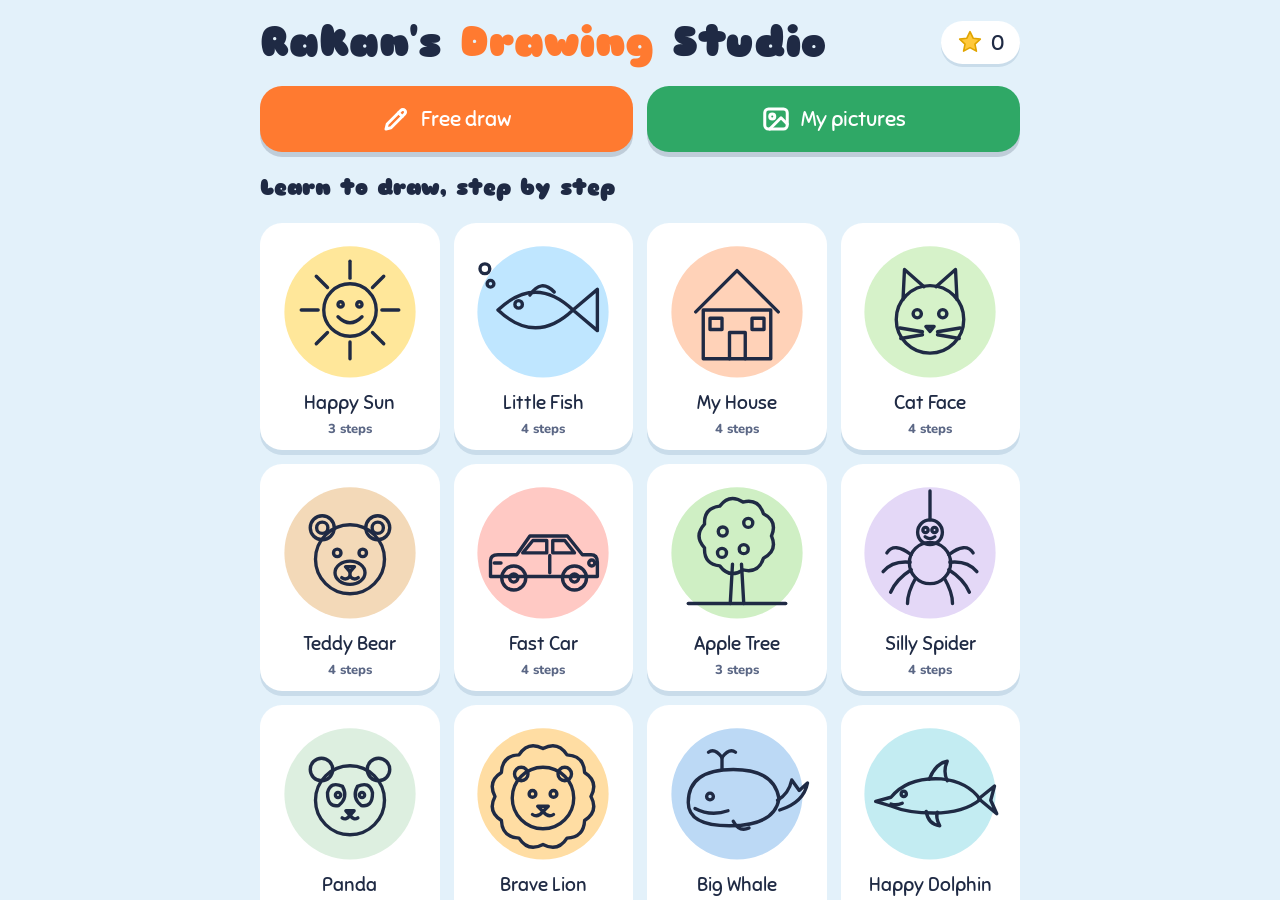
==== index.html @ 1bc57da7 "Add Rakan's Drawing Studio app Co-Authored-By: Claude Opus 5.5 <noreply@anthropic.com> Claude-Sessio" ====
<!doctype html>
<html lang="en"><head>
<meta charset="utf-8">
<meta name="viewport" content="width=device-width,initial-scale=1,maximum-scale=1,user-scalable=no,viewport-fit=cover">
<meta name="apple-mobile-web-app-capable" content="yes">
<meta name="mobile-web-app-capable" content="yes">
<meta name="apple-mobile-web-app-title" content="Rakan Draw">
<meta name="theme-color" content="#E3F1FA">
<link rel="manifest" href="manifest.json">
<link rel="icon" href="icon-192.png">
<link rel="apple-touch-icon" href="icon-192.png">
<style>:root{padding-top:env(safe-area-inset-top,0px);padding-bottom:env(safe-area-inset-bottom,0px);box-sizing:border-box}*,*::before,*::after{box-sizing:inherit}body{margin:0}img{max-width:100%}[hidden]{display:none!important}</style>
<title>Rakan's Drawing Studio</title>
<link rel="preconnect" href="https://fonts.googleapis.com">
<link rel="stylesheet" href="https://fonts.googleapis.com/css2?family=Sniglet:wght@400;800&family=Nunito:wght@600;800&display=swap">
<style>
/* Layout: home = lesson cards grid; studio = full-height column (top bar, spoken hint, square paper canvas, chunky crayon toolbar). Single bright look on purpose: a kid's sky-and-paper desk. */
:root{
  --sky:#E3F1FA; --paper:#FFFFFF; --ink:#1F2A44; --ink-soft:#5B6785;
  --tangerine:#FF7A30; --leaf:#2FA866; --sun:#FFC93C; --line:#C9DCEA;
  --display:"Sniglet","Comic Sans MS","Trebuchet MS",system-ui,sans-serif;
  --body:"Nunito",system-ui,-apple-system,"Segoe UI",sans-serif;
  color-scheme:light;
}
html,body{height:100%}
body{background:var(--sky);color:var(--ink);font-family:var(--body);font-size:16px;-webkit-tap-highlight-color:transparent;user-select:none;-webkit-user-select:none}
button{font:inherit;color:inherit;cursor:pointer;border:0;background:none}
button:focus-visible{outline:4px solid var(--tangerine);outline-offset:3px}
#app{height:100%}
section{height:100%;box-sizing:border-box}

/* HOME */
#home,#gallery{overflow-y:auto;padding-inline:16px;padding-block:20px 32px}
.wrap{max-width:760px;margin:0 auto;display:flex;flex-direction:column;gap:22px}
.brand{display:flex;align-items:center;justify-content:space-between;gap:12px;flex-wrap:wrap}
h1{font-family:var(--display);font-weight:800;font-size:clamp(28px,7vw,42px);line-height:1.05;margin:0;text-wrap:balance}
h1 span{color:var(--tangerine)}
h2{font-family:var(--display);font-size:22px;margin:0}
.stars{display:flex;align-items:center;gap:8px;background:var(--paper);border-radius:999px;padding:8px 16px;font-family:var(--display);font-size:22px;font-variant-numeric:tabular-nums;box-shadow:0 3px 0 var(--line)}
.stars svg{width:26px;height:26px}
.grid{display:grid;grid-template-columns:repeat(auto-fill,minmax(150px,1fr));gap:14px}
.card{background:var(--paper);border-radius:22px;padding:12px;display:flex;flex-direction:column;align-items:center;gap:6px;box-shadow:0 5px 0 var(--line);transition:transform .15s}
.card:active{transform:translateY(4px);box-shadow:0 1px 0 var(--line)}
.card svg{width:100%;max-width:150px;aspect-ratio:1;display:block}
.card b{font-family:var(--display);font-size:19px;font-weight:400}
.card small{color:var(--ink-soft);font-weight:800;font-size:13px}
.done-badge{color:var(--leaf)}
.big-row{display:grid;grid-template-columns:1fr 1fr;gap:14px}
.big{border-radius:22px;padding:18px 14px;font-family:var(--display);font-size:21px;display:flex;align-items:center;justify-content:center;gap:10px;box-shadow:0 5px 0 rgba(31,42,68,.18)}
.big svg{width:30px;height:30px;flex:none}
.big.free{background:var(--tangerine);color:#fff}
.big.gal{background:var(--leaf);color:#fff}

/* STUDIO */
#studio{display:flex;flex-direction:column;gap:10px;padding-inline:16px;padding-block:12px}
.top{display:flex;align-items:center;gap:10px}
.round{width:52px;height:52px;border-radius:50%;background:var(--paper);display:grid;place-items:center;box-shadow:0 3px 0 var(--line);flex:none}
.round svg{width:26px;height:26px}
.round.off{opacity:.45}
.dots{flex:1;display:flex;justify-content:center;gap:8px;flex-wrap:wrap}
.dot{width:16px;height:16px;border-radius:50%;background:var(--line)}
.dot.now{background:var(--tangerine);transform:scale(1.25)}
.dot.ok{background:var(--leaf)}
.hint{background:var(--paper);border-radius:18px;padding:10px 16px;font-family:var(--display);font-size:clamp(19px,4.8vw,26px);text-align:center;min-height:1.3em;box-shadow:0 3px 0 var(--line);text-wrap:balance}
.stage{flex:1;min-height:0;display:grid;place-items:center;position:relative}
.paper{position:relative;background:var(--paper);border-radius:20px;box-shadow:0 6px 0 var(--line);overflow:hidden;touch-action:none}
.paper canvas{position:absolute;inset:0;width:100%;height:100%}
#burst{position:absolute;inset:0;display:grid;place-items:center;pointer-events:none;font-family:var(--display);font-size:clamp(34px,10vw,64px);color:var(--tangerine);opacity:0;transition:opacity .2s}
#burst.show{opacity:1;animation:pop .9s ease}
@keyframes pop{0%{transform:scale(.4)}40%{transform:scale(1.15)}100%{transform:scale(1)}}
.tools{display:flex;flex-direction:column;gap:10px}
.swatches{display:flex;gap:10px;overflow-x:auto;padding:4px 2px 8px;scrollbar-width:none}
.sw{width:46px;height:46px;border-radius:50%;flex:none;box-shadow:inset 0 -4px 0 rgba(0,0,0,.18);border:4px solid var(--paper)}
.sw.sel{outline:4px solid var(--ink);outline-offset:1px}
.row{display:flex;gap:8px;align-items:center;justify-content:space-between;flex-wrap:wrap}
.tg{display:flex;gap:8px}
.tool{width:52px;height:52px;border-radius:16px;background:var(--paper);display:grid;place-items:center;box-shadow:0 3px 0 var(--line)}
.tool svg{width:28px;height:28px}
.tool.sel{background:var(--ink);color:#fff;box-shadow:0 3px 0 #0d1426}
.tool[hidden]{display:none!important}
.size i{display:block;border-radius:50%;background:currentColor}
.next{height:52px;padding:0 22px;border-radius:16px;background:var(--leaf);color:#fff;font-family:var(--display);font-size:21px;box-shadow:0 4px 0 #1d7d49}
.next.glow{animation:glow 1s ease-in-out infinite}
@keyframes glow{50%{transform:scale(1.08)}}

/* GALLERY */
.gal-grid{display:grid;grid-template-columns:repeat(auto-fill,minmax(140px,1fr));gap:14px}
.pic{position:relative;background:var(--paper);border-radius:18px;padding:8px;box-shadow:0 4px 0 var(--line)}
.pic img{display:block;width:100%;aspect-ratio:1;border-radius:12px}
.pic .x{position:absolute;top:-8px;right:-8px;width:36px;height:36px;border-radius:50%;background:var(--ink);color:#fff;font-weight:800;font-size:18px}
.pic.ask .x{background:#D9443A}
.empty{background:var(--paper);border-radius:20px;padding:28px 20px;text-align:center;color:var(--ink-soft);font-weight:800;line-height:1.5}
/* CHOOSER SHEET */
#chooser{position:fixed;inset:0;background:rgba(31,42,68,.45);display:grid;place-items:end center;z-index:10;padding-inline:16px}
.sheet{background:var(--sky);width:100%;max-width:520px;border-radius:26px 26px 0 0;padding:20px 16px calc(24px + env(safe-area-inset-bottom,0px));display:flex;flex-direction:column;gap:14px}
.sheet h2{text-align:center;font-size:26px}
.choice{display:grid;grid-template-columns:1fr 1fr;gap:12px}
.choice button{border-radius:22px;padding:18px 10px;display:flex;flex-direction:column;align-items:center;gap:8px;font-family:var(--display);font-size:20px;box-shadow:0 5px 0 rgba(31,42,68,.18)}
.choice svg{width:54px;height:54px}
.c-screen{background:var(--tangerine);color:#fff}
.c-paper{background:var(--paper);color:var(--ink)}
.sheet .cancel{font-weight:800;color:var(--ink-soft);padding:8px}

/* PAPER MODE */
#paperMode{display:flex;flex-direction:column;gap:10px;padding-inline:16px;padding-block:12px}
.pm-stage{flex:1;min-height:0;display:grid;place-items:center}
.pm-card{background:var(--paper);border-radius:20px;box-shadow:0 6px 0 var(--line);width:300px;height:300px;max-width:100%;display:grid;place-items:center;overflow:hidden;position:relative}
.pm-card svg{width:100%;height:100%;display:block}
.pm-card .old{stroke:#B9C6D6}
.pm-card .new{stroke:var(--tangerine);stroke-dasharray:1;stroke-dashoffset:1}
.pm-card .new.go{animation:drawin 1.4s ease-in-out forwards}
@keyframes drawin{to{stroke-dashoffset:0}}
.pm-card .final{stroke:var(--ink)}
.ready{display:flex;flex-direction:column;align-items:center;gap:14px;padding:20px;text-align:center}
.ready .kit{display:flex;gap:18px}
.ready .kit svg{width:72px;height:72px}
.ready p{margin:0;font-weight:800;color:var(--ink-soft);line-height:1.5;max-width:30ch}
.pm-bar{display:flex;gap:10px;align-items:center;justify-content:space-between}
.pm-bar .next{flex:1;max-width:260px}
.photo{height:52px;padding:0 18px;border-radius:16px;background:var(--paper);font-family:var(--display);font-size:18px;display:flex;align-items:center;gap:8px;box-shadow:0 3px 0 var(--line)}
.photo svg{width:24px;height:24px}
.photo[hidden]{display:none!important}
@media (prefers-reduced-motion:reduce){*{animation:none!important;transition:none!important}}
</style>
</head><body>


<div id="app">
  <section id="home">
    <div class="wrap">
      <div class="brand">
        <h1>Rakan's <span>Drawing</span> Studio</h1>
        <div class="stars" aria-label="Stars earned"><svg viewBox="0 0 24 24"><path fill="#FFC93C" stroke="#E0A400" stroke-width="1.5" stroke-linejoin="round" d="M12 2.5l2.9 6 6.6.8-4.9 4.6 1.3 6.5L12 17.2l-5.9 3.2 1.3-6.5L2.5 9.3l6.6-.8z"/></svg><span id="starCount">0</span></div>
      </div>
      <div class="big-row">
        <button class="big free" id="goFree"><svg viewBox="0 0 24 24" fill="none" stroke="currentColor" stroke-width="2.4" stroke-linecap="round" stroke-linejoin="round"><path d="M4 20l4-1L19 8a2.1 2.1 0 0 0-3-3L5 16z"/><path d="M14 7l3 3"/></svg>Free draw</button>
        <button class="big gal" id="goGal"><svg viewBox="0 0 24 24" fill="none" stroke="currentColor" stroke-width="2.4" stroke-linecap="round" stroke-linejoin="round"><rect x="3" y="4" width="18" height="16" rx="3"/><circle cx="9" cy="10" r="2"/><path d="M21 16l-5-5-9 9"/></svg>My pictures</button>
      </div>
      <h2>Learn to draw, step by step</h2>
      <div class="grid" id="lessonGrid"></div>
    </div>
  </section>

  <section id="studio" hidden>
    <div class="top">
      <button class="round" id="back" aria-label="Back home"><svg viewBox="0 0 24 24" fill="none" stroke="currentColor" stroke-width="2.8" stroke-linecap="round" stroke-linejoin="round"><path d="M15 5l-7 7 7 7"/></svg></button>
      <div class="dots" id="dots"></div>
      <button class="round" id="speakBtn" aria-label="Say it again"><svg viewBox="0 0 24 24" fill="none" stroke="currentColor" stroke-width="2.4" stroke-linecap="round" stroke-linejoin="round"><path d="M4 9v6h4l5 4V5L8 9z"/><path d="M16.5 8.5a5 5 0 0 1 0 7M19 6a8.5 8.5 0 0 1 0 12"/></svg></button>
    </div>
    <div class="hint" id="hint">Trace the line</div>
    <div class="stage" id="stage">
      <div class="paper" id="paper">
        <canvas id="guide"></canvas>
        <canvas id="draw"></canvas>
        <div id="burst">Great job!</div>
      </div>
    </div>
    <div class="tools">
      <div class="swatches" id="swatches"></div>
      <div class="row">
        <div class="tg">
          <button class="tool sel" id="tPen" aria-label="Crayon"><svg viewBox="0 0 24 24" fill="none" stroke="currentColor" stroke-width="2.4" stroke-linecap="round" stroke-linejoin="round"><path d="M4 20l4-1L19 8a2.1 2.1 0 0 0-3-3L5 16z"/></svg></button>
          <button class="tool" id="tFill" aria-label="Paint bucket"><svg viewBox="0 0 24 24" fill="none" stroke="currentColor" stroke-width="2.4" stroke-linecap="round" stroke-linejoin="round"><path d="M11 3l8 8-7 7-8-8z"/><path d="M4 10h15"/><path d="M20 15s2 2.6 2 4a2 2 0 0 1-4 0c0-1.4 2-4 2-4z"/></svg></button>
          <button class="tool" id="tErase" aria-label="Eraser"><svg viewBox="0 0 24 24" fill="none" stroke="currentColor" stroke-width="2.4" stroke-linecap="round" stroke-linejoin="round"><path d="M16 3l5 5-11 11H5l-3-3z"/><path d="M9 10l5 5M10 21h11"/></svg></button>
          <button class="tool size" id="tSize" aria-label="Crayon size"><i id="sizeDot" style="width:14px;height:14px"></i></button>
        </div>
        <div class="tg">
          <button class="tool" id="tUndo" aria-label="Undo"><svg viewBox="0 0 24 24" fill="none" stroke="currentColor" stroke-width="2.4" stroke-linecap="round" stroke-linejoin="round"><path d="M9 14L4 9l5-5"/><path d="M4 9h10a6 6 0 0 1 0 12h-3"/></svg></button>
          <button class="next" id="nextBtn">Next</button>
        </div>
      </div>
    </div>
  </section>

  <section id="paperMode" hidden>
    <div class="top">
      <button class="round" id="pmBack" aria-label="Back home"><svg viewBox="0 0 24 24" fill="none" stroke="currentColor" stroke-width="2.8" stroke-linecap="round" stroke-linejoin="round"><path d="M15 5l-7 7 7 7"/></svg></button>
      <div class="dots" id="pmDots"></div>
      <button class="round" id="pmSpeak" aria-label="Say it again"><svg viewBox="0 0 24 24" fill="none" stroke="currentColor" stroke-width="2.4" stroke-linecap="round" stroke-linejoin="round"><path d="M4 9v6h4l5 4V5L8 9z"/><path d="M16.5 8.5a5 5 0 0 1 0 7M19 6a8.5 8.5 0 0 1 0 12"/></svg></button>
    </div>
    <div class="hint" id="pmHint">Get your paper ready</div>
    <div class="pm-stage" id="pmStage"><div class="pm-card" id="pmCard"></div></div>
    <div class="pm-bar">
      <button class="tool" id="pmPrev" aria-label="Previous step"><svg viewBox="0 0 24 24" fill="none" stroke="currentColor" stroke-width="2.8" stroke-linecap="round" stroke-linejoin="round"><path d="M15 5l-7 7 7 7"/></svg></button>
      <button class="tool" id="pmReplay" aria-label="Show again"><svg viewBox="0 0 24 24" fill="none" stroke="currentColor" stroke-width="2.4" stroke-linecap="round" stroke-linejoin="round"><path d="M3 12a9 9 0 1 0 3-6.7"/><path d="M3 4v5h5"/></svg></button>
      <label class="photo" id="pmPhoto" hidden><svg viewBox="0 0 24 24" fill="none" stroke="currentColor" stroke-width="2.4" stroke-linecap="round" stroke-linejoin="round"><path d="M4 8h3l2-3h6l2 3h3v11H4z"/><circle cx="12" cy="13" r="3.5"/></svg>Photo<input type="file" id="photoIn" accept="image/*" capture="environment" hidden></label>
      <button class="next" id="pmNext">Let's go!</button>
    </div>
  </section>

  <div id="chooser" hidden>
    <div class="sheet" role="dialog" aria-labelledby="chTitle">
      <h2 id="chTitle">Fish</h2>
      <div class="choice">
        <button class="c-screen" id="chScreen"><svg viewBox="0 0 24 24" fill="none" stroke="currentColor" stroke-width="2" stroke-linecap="round" stroke-linejoin="round"><rect x="5" y="2" width="14" height="20" rx="3"/><path d="M9 14l3-5 3 5"/></svg>On the screen</button>
        <button class="c-paper" id="chPaper"><svg viewBox="0 0 24 24" fill="none" stroke="currentColor" stroke-width="2" stroke-linecap="round" stroke-linejoin="round"><path d="M6 2h9l4 4v16H6z"/><path d="M15 2v4h4"/><path d="M9 16l6-6 2 2-6 6H9z"/></svg>On paper</button>
      </div>
      <button class="cancel" id="chCancel">Cancel</button>
    </div>
  </div>

  <section id="gallery" hidden>
    <div class="wrap">
      <div class="brand">
        <button class="round" id="galBack" aria-label="Back home"><svg viewBox="0 0 24 24" fill="none" stroke="currentColor" stroke-width="2.8" stroke-linecap="round" stroke-linejoin="round"><path d="M15 5l-7 7 7 7"/></svg></button>
        <h1>My <span>pictures</span></h1>
        <span style="width:52px"></span>
      </div>
      <div class="gal-grid" id="galGrid"></div>
    </div>
  </section>
</div>
<svg width="0" height="0" style="position:absolute" aria-hidden="true"><path id="mp"/></svg>

<script>
(function(){
const $=id=>document.getElementById(id);
const circ=(cx,cy,r)=>`M${cx-r} ${cy} A${r} ${r} 0 1 1 ${cx+r} ${cy} A${r} ${r} 0 1 1 ${cx-r} ${cy}`;

const wavy=(cx,cy,r,n,amp)=>{let s=`M${cx+r} ${cy}`;for(let i=0;i<n;i++){const a1=(i+.5)/n*2*Math.PI,a2=(i+1)/n*2*Math.PI;s+=` Q${(cx+(r+amp)*Math.cos(a1)).toFixed(1)} ${(cy+(r+amp)*Math.sin(a1)).toFixed(1)} ${(cx+r*Math.cos(a2)).toFixed(1)} ${(cy+r*Math.sin(a2)).toFixed(1)}`}return s};
const star=(cx,cy,R,r)=>{let s='';for(let i=0;i<10;i++){const a=-Math.PI/2+i*Math.PI/5,q=i%2?r:R;s+=(i?' L':'M')+(cx+q*Math.cos(a)).toFixed(1)+' '+(cy+q*Math.sin(a)).toFixed(1)}return s+' Z'};
/* Lessons live on a 400 x 400 grid */
const LESSONS=[
 {id:'sun',name:'Happy Sun',bg:'#FFE79A',steps:[
  {say:'Trace the big circle',d:[circ(200,200,70)]},
  {say:'Now draw the sun rays',d:['M200 115 L200 70','M200 285 L200 330','M115 200 L70 200','M285 200 L330 200','M140 140 L110 110','M260 140 L290 110','M140 260 L110 290','M260 260 L290 290']},
  {say:'Give the sun a happy face',d:[circ(175,185,7),circ(225,185,7),'M168 218 Q200 250 232 218']}
 ]},
 {id:'fish',name:'Little Fish',bg:'#BFE6FF',steps:[
  {say:'Trace the fish body',d:['M80 200 Q180 105 280 200 Q180 295 80 200']},
  {say:'Add a tail',d:['M280 200 L345 145 L345 255 Z']},
  {say:'Draw an eye and a fin',d:[circ(135,185,10),'M165 160 Q195 115 230 152']},
  {say:'Add some bubbles',d:[circ(60,130,9),circ(45,90,13)]}
 ]},
 {id:'house',name:'My House',bg:'#FFD2B8',steps:[
  {say:'Trace the square walls',d:['M110 200 L290 200 L290 330 L110 330 Z']},
  {say:'Draw the pointy roof',d:['M90 205 L200 95 L310 205']},
  {say:'Add a door',d:['M180 330 L180 260 L222 260 L222 330']},
  {say:'Add a window',d:['M240 222 L272 222 L272 252 L240 252 Z','M128 222 L160 222 L160 252 L128 252 Z']}
 ]},
 {id:'cat',name:'Cat Face',bg:'#D6F2C9',steps:[
  {say:'Trace the round head',d:[circ(200,225,90)]},
  {say:'Draw two pointy ears',d:['M128 172 L132 92 L184 138','M272 172 L268 92 L216 138']},
  {say:'Draw the eyes and nose',d:[circ(166,210,11),circ(234,210,11),'M189 244 L211 244 L200 257 Z']},
  {say:'Add the whiskers',d:['M180 258 L120 248','M180 266 L122 276','M220 258 L280 248','M220 266 L278 276']}
 ]},
 {id:'bear',name:'Teddy Bear',bg:'#F3D9B8',steps:[
  {say:'Trace the big round head',d:[circ(200,222,92)]},
  {say:'Draw two round ears',d:[circ(126,138,32),circ(274,138,32),circ(126,138,15),circ(274,138,15)]},
  {say:'Draw the eyes and the round snout',d:[circ(166,205,10),circ(234,205,10),'M160 258 A40 31 0 1 1 240 258 A40 31 0 1 1 160 258']},
  {say:'Add the nose and a smile',d:['M188 242 L212 242 L200 256 Z','M200 256 L200 268','M200 268 Q189 279 178 271','M200 268 Q211 279 222 271']}
 ]},
 {id:'car',name:'Fast Car',bg:'#FFC9C4',steps:[
  {say:'Trace the car body',d:['M60 268 L60 226 Q60 210 80 210 L130 210 L165 160 L265 160 L305 210 L328 210 Q345 210 345 230 L345 268 Z']},
  {say:'Draw two big wheels',d:[circ(122,272,32),circ(284,272,32),circ(122,272,11),circ(284,272,11)]},
  {say:'Draw the windows',d:['M146 205 L173 172 L210 172 L210 205 Z','M226 172 L258 172 L284 205 L226 205 Z']},
  {say:'Add a door and a light',d:['M218 212 L218 258',circ(330,232,8),'M70 232 L88 232']}
 ]},
 {id:'tree',name:'Apple Tree',bg:'#CFEFC4',steps:[
  {say:'Draw the tree trunk',d:['M182 340 L188 235','M218 340 L212 235','M70 340 L330 340']},
  {say:'Draw the fluffy leaves',d:[wavy(200,160,92,9,24)]},
  {say:'Add some red apples',d:[circ(162,148,12),circ(230,125,12),circ(218,195,12),circ(160,205,12)]}
 ]},
 {id:'spider',name:'Silly Spider',bg:'#E4D8F7',steps:[
  {say:'Trace the big round body',d:[circ(200,232,55)]},
  {say:'Draw the little head on top',d:[circ(200,150,33)]},
  {say:'Draw eight wiggly legs',d:['M150 210 Q105 175 85 205','M147 230 Q100 225 75 255','M150 250 Q110 275 95 310','M162 272 Q140 310 140 340','M250 210 Q295 175 315 205','M253 230 Q300 225 325 255','M250 250 Q290 275 305 310','M238 272 Q260 310 260 340']},
  {say:'Add eyes, a smile, and the web line',d:[circ(188,144,7),circ(212,144,7),'M187 162 Q200 172 213 162','M200 117 L200 40']}
 ]},
 {id:'panda',name:'Panda',bg:'#DDEFE0',steps:[
  {say:'Trace the big round head',d:[circ(200,222,92)]},
  {say:'Draw two round ears',d:[circ(124,140,30),circ(276,140,30)]},
  {say:'Draw the eye patches and eyes',d:['M140 202 Q148 170 180 185 Q196 215 170 236 Q140 242 140 202 Z','M260 202 Q252 170 220 185 Q204 215 230 236 Q260 242 260 202 Z',circ(168,208,7),circ(232,208,7)]},
  {say:'Add the nose and a smile',d:['M189 250 L211 250 L200 262 Z','M200 262 Q190 277 179 269','M200 262 Q210 277 221 269']}
 ]},
 {id:'lion',name:'Brave Lion',bg:'#FFDDA3',steps:[
  {say:'Draw the big fluffy mane',d:[wavy(200,212,128,12,26)]},
  {say:'Trace the round face',d:[circ(200,216,82)]},
  {say:'Draw the ears and eyes',d:[circ(142,152,18),circ(258,152,18),circ(172,205,9),circ(228,205,9)]},
  {say:'Add the nose and mouth',d:['M186 238 L214 238 L200 252 Z','M200 252 Q186 270 172 260','M200 252 Q214 270 228 260']}
 ]},
 {id:'whale',name:'Big Whale',bg:'#BCD9F5',steps:[
  {say:'Trace the big whale body',d:['M70 228 Q70 140 190 140 Q300 140 312 218 Q300 290 180 290 Q70 290 70 228 Z']},
  {say:'Add the tail',d:['M308 222 Q338 205 346 168 L366 196 L388 176 Q378 228 314 248']},
  {say:'Draw the eye, smile, and fin',d:[circ(128,212,9),'M88 244 Q130 266 176 250','M190 278 Q206 308 232 296']},
  {say:'Make the water spout',d:['M160 140 L160 108','M160 108 Q140 82 124 94','M160 108 Q180 82 196 94']}
 ]},
 {id:'dolphin',name:'Happy Dolphin',bg:'#C3ECF2',steps:[
  {say:'Trace the dolphin body',d:['M55 225 L96 214 Q140 160 230 165 Q300 172 334 220 Q290 256 210 256 Q140 256 98 238 Z']},
  {say:'Draw the fin on its back',d:['M198 166 Q214 124 246 118 Q234 145 246 170']},
  {say:'Add the tail',d:['M330 218 L372 184 L362 222 L378 258 Z']},
  {say:'Add an eye, a smile, and a flipper',d:[circ(130,205,7),'M96 232 Q110 237 126 230','M190 252 Q195 286 226 290 Q214 268 220 254']}
 ]},
 {id:'hero',name:'Super Rakan',bg:'#FFE08A',steps:[
  {say:'Trace the round head',d:[circ(200,168,58)]},
  {say:'Draw the hero mask',d:['M141 158 Q200 138 259 158 L254 185 Q200 170 146 185 Z',circ(178,168,8),circ(222,168,8)]},
  {say:'Draw the body and the cape',d:['M162 232 L238 232 L250 332 L150 332 Z','M162 232 L110 342 L150 332','M238 232 L290 342 L250 332']},
  {say:'Add a star and a big smile',d:[star(200,280,24,10),'M182 198 Q200 214 218 198']}
 ]}
];
const COLORS=['#1F2A44','#E8423A','#FF7A30','#FFC93C','#2FA866','#2C8CE8','#8E5BD9','#FF7BB5','#8B5A3C','#FFFFFF'];
const SIZES=[6,12,22];

/* tiny storage helpers (per-device only) */
const store={get(k,f){try{const v=localStorage.getItem(k);return v?JSON.parse(v):f}catch(e){return f}},set(k,v){try{localStorage.setItem(k,JSON.stringify(v));return true}catch(e){return false}}};
let stars=store.get('rk_stars',0), doneSet=store.get('rk_done',{});

/* ---------- HOME ---------- */
function preview(l){
  const paths=l.steps.flatMap(s=>s.d).map(d=>`<path d="${d}"/>`).join('');
  return `<svg viewBox="0 0 400 400"><circle cx="200" cy="205" r="175" fill="${l.bg}"/><g fill="none" stroke="#1F2A44" stroke-width="9" stroke-linecap="round" stroke-linejoin="round">${paths}</g></svg>`;
}
function renderHome(){
  $('starCount').textContent=stars;
  $('lessonGrid').innerHTML=LESSONS.map(l=>`<button class="card" data-id="${l.id}">${preview(l)}<b>${l.name}</b><small class="${doneSet[l.id]?'done-badge':''}">${doneSet[l.id]?'Done ★':l.steps.length+' steps'}</small></button>`).join('');
  $('lessonGrid').querySelectorAll('.card').forEach(b=>b.onclick=()=>{unlockAudio();openChooser(LESSONS.find(l=>l.id===b.dataset.id))});
}
function show(id){['home','studio','paperMode','gallery'].forEach(s=>$(s).hidden=s!==id);$('chooser').hidden=true}

/* ---------- CHOOSER ---------- */
let picked=null;
function openChooser(l){picked=l;$('chTitle').textContent=l.name;$('chooser').hidden=false;say('Where do you want to draw?')}
$('chScreen').onclick=()=>{$('chooser').hidden=true;openLesson(picked)};
$('chPaper').onclick=()=>{$('chooser').hidden=true;openPaper(picked)};
$('chCancel').onclick=()=>{$('chooser').hidden=true};
$('chooser').addEventListener('click',e=>{if(e.target.id==='chooser')$('chooser').hidden=true});

/* ---------- PAPER MODE (draw along on real paper) ---------- */
let pmL=null,pmI=0; /* 0 = get ready, 1..n = steps, n+1 = color it, n+2 = finished */
const KIT=`<div class="ready"><div class="kit">
 <svg viewBox="0 0 64 64"><rect x="12" y="6" width="40" height="52" rx="4" fill="#fff" stroke="#1F2A44" stroke-width="3"/><path d="M20 20h24M20 30h24M20 40h16" stroke="#C9DCEA" stroke-width="3" stroke-linecap="round"/></svg>
 <svg viewBox="0 0 64 64"><path d="M14 50l6-18 26-26 12 12-26 26z" fill="#FFC93C" stroke="#1F2A44" stroke-width="3" stroke-linejoin="round"/><path d="M14 50l6-18 12 12z" fill="#F5D7B5" stroke="#1F2A44" stroke-width="3" stroke-linejoin="round"/><path d="M14 50l2.5-7.5 5 5z" fill="#1F2A44"/></svg>
 <svg viewBox="0 0 64 64"><rect x="8" y="22" width="12" height="34" rx="3" fill="#E8423A" stroke="#1F2A44" stroke-width="3"/><rect x="26" y="16" width="12" height="40" rx="3" fill="#2C8CE8" stroke="#1F2A44" stroke-width="3"/><rect x="44" y="22" width="12" height="34" rx="3" fill="#2FA866" stroke="#1F2A44" stroke-width="3"/></svg>
</div><p>Get a paper, a pencil and your crayons. Draw big!</p></div>`;
function fitPM(){
  const st=$('pmStage').getBoundingClientRect();
  const s=Math.max(200,Math.floor(Math.min(st.width,st.height,640)));
  $('pmCard').style.width=s+'px';$('pmCard').style.height=s+'px';
}
window.addEventListener('resize',()=>{if(!$('paperMode').hidden)fitPM()});
function openPaper(l){pmL=l;pmI=0;show('paperMode');fitPM();renderPM()}
function pmSay(i){
  const n=pmL.steps.length;
  if(i===0)return 'Get a paper and a pencil. Ready?';
  if(i<=n)return pmL.steps[i-1].say.replace(/^Trace/,'Draw');
  if(i===n+1)return 'Now color your drawing with crayons';
  return 'You did it! Take a photo to keep it';
}
function renderPM(){
  const n=pmL.steps.length,card=$('pmCard');
  // dots: ready + steps + color
  let h='';for(let i=1;i<=n+1;i++)h+=`<span class="dot ${i<pmI?'ok':i===pmI?'now':''}"></span>`;
  $('pmDots').innerHTML=pmI===0?'':h;
  const t=pmSay(pmI);$('pmHint').textContent=t;say(t);
  $('pmPrev').style.visibility=pmI>0?'visible':'hidden';
  $('pmReplay').hidden=!(pmI>=1&&pmI<=n);
  $('pmPhoto').hidden=pmI<n+1;
  $('pmNext').textContent=pmI===0?"Let's go!":pmI<n?'I drew it!':pmI===n?'I drew it!':pmI===n+1?'I finished!':'Home';
  $('pmNext').classList.toggle('glow',pmI>n);
  if(pmI===0){card.innerHTML=KIT;return}
  let svg=`<svg viewBox="0 0 400 400"><g fill="none" stroke-linecap="round" stroke-linejoin="round">`;
  if(pmI<=n){
    for(let i=0;i<pmI-1;i++)pmL.steps[i].d.forEach(d=>svg+=`<path class="old" d="${d}" stroke-width="7"/>`);
    pmL.steps[pmI-1].d.forEach((d,j)=>svg+=`<path class="new" pathLength="1" d="${d}" stroke-width="10" style="animation-delay:${j*0.5}s"/>`);
  }else{
    svg=`<svg viewBox="0 0 400 400"><circle cx="200" cy="205" r="175" fill="${pmL.bg}"/><g fill="none" stroke-linecap="round" stroke-linejoin="round">`;
    pmL.steps.forEach(s=>s.d.forEach(d=>svg+=`<path class="final" d="${d}" stroke-width="8"/>`));
  }
  card.innerHTML=svg+'</g></svg>';
  animatePM();
}
function animatePM(){
  const ps=$('pmCard').querySelectorAll('.new');
  if(reduce){ps.forEach(p=>p.style.strokeDashoffset=0);return}
  ps.forEach(p=>{p.classList.remove('go');void p.getBoundingClientRect();p.classList.add('go')});
}
$('pmReplay').onclick=()=>{unlockAudio();animatePM();say(pmSay(pmI))};
$('pmSpeak').onclick=()=>{unlockAudio();say($('pmHint').textContent)};
$('pmPrev').onclick=()=>{if(pmI>0){pmI--;renderPM()}};
$('pmBack').onclick=goHome;
$('pmNext').onclick=()=>{
  unlockAudio();const n=pmL.steps.length;
  if(pmI>=1&&pmI<=n){ding(false)}
  if(pmI===n+1){
    if(!doneSet[pmL.id]){doneSet[pmL.id]=1;store.set('rk_done',doneSet)}
    stars+=3;store.set('rk_stars',stars);ding(true);
  }
  if(pmI>n+1){goHome();return}
  pmI++;renderPM();
  if(pmI===n+2)say('Amazing! You drew it on paper! Three stars for you! Take a photo to keep it');
};
$('photoIn').onchange=e=>{
  const f=e.target.files&&e.target.files[0];if(!f)return;
  const r=new FileReader();
  r.onload=()=>{const im=new Image();im.onload=()=>{
    const c=document.createElement('canvas');c.width=360;c.height=360;const x=c.getContext('2d');
    const m=Math.min(im.width,im.height);x.drawImage(im,(im.width-m)/2,(im.height-m)/2,m,m,0,0,360,360);
    const pics=store.get('rk_pics',[]);pics.unshift({src:c.toDataURL('image/jpeg',.8),t:Date.now()});
    while(pics.length&&!store.set('rk_pics',pics.slice(0,24)))pics.pop();
    $('pmHint').textContent='Photo saved in My pictures!';say('Photo saved!');ding(true);
  };im.src=r.result};
  r.readAsDataURL(f);e.target.value='';
};

/* ---------- SOUND + VOICE ---------- */
let actx=null, voiceOn=true;
function unlockAudio(){try{if(!actx)actx=new (window.AudioContext||window.webkitAudioContext)();if(actx.state==='suspended')actx.resume()}catch(e){}}
function ding(big){
  if(!actx)return;
  try{const notes=big?[523,659,784,1047]:[659,988];notes.forEach((f,i)=>{const o=actx.createOscillator(),g=actx.createGain();o.type='triangle';o.frequency.value=f;const t=actx.currentTime+i*.11;g.gain.setValueAtTime(.0001,t);g.gain.exponentialRampToValueAtTime(.25,t+.02);g.gain.exponentialRampToValueAtTime(.0001,t+.35);o.connect(g).connect(actx.destination);o.start(t);o.stop(t+.4)})}catch(e){}
}
function say(t){
  if(!voiceOn)return;
  try{speechSynthesis.cancel();const u=new SpeechSynthesisUtterance(t);u.lang='en-US';u.rate=.9;u.pitch=1.25;speechSynthesis.speak(u)}catch(e){}
}
$('speakBtn').onclick=()=>{unlockAudio();say($('hint').textContent)};
$('speakBtn').addEventListener('dblclick',()=>{voiceOn=!voiceOn;$('speakBtn').classList.toggle('off',!voiceOn)});

/* ---------- CANVAS SETUP ---------- */
const guide=$('guide'),draw=$('draw'),gctx=guide.getContext('2d'),dctx=draw.getContext('2d',{willReadFrequently:true});
let S=300,dpr=1,k=1;
function fit(){
  const st=$('stage').getBoundingClientRect();
  const ns=Math.max(200,Math.floor(Math.min(st.width,st.height,640)));
  const nd=Math.min(window.devicePixelRatio||1,2.5);
  if(ns===S&&nd===dpr&&draw.width)return redrawGuide();
  let keep=null;
  if(draw.width){keep=document.createElement('canvas');keep.width=draw.width;keep.height=draw.height;keep.getContext('2d').drawImage(draw,0,0)}
  S=ns;dpr=nd;k=S/400;
  $('paper').style.width=S+'px';$('paper').style.height=S+'px';
  [guide,draw].forEach(c=>{c.width=Math.round(S*dpr);c.height=Math.round(S*dpr)});
  if(keep)dctx.drawImage(keep,0,0,draw.width,draw.height);
  undoStack=[];
  redrawGuide();
}
window.addEventListener('resize',()=>{if(!$('studio').hidden)fit()});

/* ---------- STATE ---------- */
let lesson=null, step=0, phase='free', tool='pen', color=COLORS[0], sizeI=1, undoStack=[], samples=[], stepOk=false, dashT=0, raf=0;

function buildSwatches(){
  $('swatches').innerHTML=COLORS.map(c=>`<button class="sw${c===color?' sel':''}" style="background:${c}" data-c="${c}" aria-label="color"></button>`).join('');
  $('swatches').querySelectorAll('.sw').forEach(b=>b.onclick=()=>{color=b.dataset.c;if(tool==='erase')setTool('pen');buildSwatches()});
}
function setTool(t){tool=t;$('tPen').classList.toggle('sel',t==='pen');$('tFill').classList.toggle('sel',t==='fill');$('tErase').classList.toggle('sel',t==='erase')}
$('tPen').onclick=()=>setTool('pen');$('tFill').onclick=()=>setTool('fill');$('tErase').onclick=()=>setTool('erase');
$('tSize').onclick=()=>{sizeI=(sizeI+1)%SIZES.length;const s=[8,14,22][sizeI];$('sizeDot').style.width=s+'px';$('sizeDot').style.height=s+'px'};
$('tUndo').onclick=()=>{const im=undoStack.pop();if(im)dctx.putImageData(im,0,0)};
function pushUndo(){try{undoStack.push(dctx.getImageData(0,0,draw.width,draw.height));if(undoStack.length>20)undoStack.shift()}catch(e){}}

/* ---------- LESSON FLOW ---------- */
function sampleStep(s){
  const mp=$('mp'),pts=[];
  s.d.forEach(d=>{mp.setAttribute('d',d);const L=mp.getTotalLength();for(let l=0;l<=L;l+=7){const p=mp.getPointAtLength(l);pts.push([p.x,p.y])}});
  return pts;
}
function openLesson(l){
  lesson=l;step=0;show('studio');
  dctx.setTransform(1,0,0,1,0,0);
  fit();dctx.clearRect(0,0,draw.width,draw.height);undoStack=[];
  color=COLORS[0];setTool('pen');buildSwatches();
  startStep();
  loop();
}
function openFree(){
  lesson=null;phase='free';show('studio');fit();
  dctx.clearRect(0,0,draw.width,draw.height);undoStack=[];
  color=COLORS[1];setTool('pen');buildSwatches();
  $('tFill').hidden=false;
  setHint('Draw anything you like!');
  $('dots').innerHTML='';
  $('nextBtn').textContent='Save';$('nextBtn').classList.remove('glow');
  redrawGuide();
}
function startStep(){
  phase='trace';stepOk=false;
  const s=lesson.steps[step];
  samples=sampleStep(s);
  setHint(s.say);
  $('tFill').hidden=true; if(tool==='fill')setTool('pen');
  $('nextBtn').textContent='Next';$('nextBtn').classList.remove('glow');
  renderDots();redrawGuide();
}
function startColoring(){
  phase='color';
  pushUndo();
  dctx.save();dctx.setTransform(dpr*k,0,0,dpr*k,0,0);
  dctx.strokeStyle='#1F2A44';dctx.lineWidth=5/k*1.0;dctx.lineCap='round';dctx.lineJoin='round';
  lesson.steps.forEach(s=>s.d.forEach(d=>dctx.stroke(new Path2D(d))));
  dctx.restore();
  $('tFill').hidden=false;setTool('fill');color=COLORS[3];buildSwatches();
  setHint('Now color it in! Pick a color and tap inside');
  $('nextBtn').textContent='Done';$('nextBtn').classList.remove('glow');
  renderDots();redrawGuide();
}
function renderDots(){
  if(!lesson){$('dots').innerHTML='';return}
  const n=lesson.steps.length+1;let h='';
  for(let i=0;i<n;i++){const cur=phase==='color'?n-1:step;h+=`<span class="dot ${i<cur?'ok':i===cur?'now':''}"></span>`}
  $('dots').innerHTML=h;
}
function setHint(t){$('hint').textContent=t;say(t)}
$('nextBtn').onclick=()=>{
  unlockAudio();
  if(!lesson){saveDrawing();celebrate('Saved!');return}
  if(phase==='trace'){
    if(step<lesson.steps.length-1){step++;startStep()}else startColoring();
  }else if(phase==='color'){
    saveDrawing();
    if(!doneSet[lesson.id]){doneSet[lesson.id]=1;store.set('rk_done',doneSet)}
    stars+=3;store.set('rk_stars',stars);
    celebrate('★ ★ ★');say('Amazing! You drew a '+lesson.name.replace(/^(Happy|Little|My) /,'').toLowerCase()+'! You got three stars!');
    phase='finished';$('nextBtn').textContent='Home';renderDots();
  }else{goHome()}
};
$('back').onclick=goHome;
function goHome(){cancelAnimationFrame(raf);try{speechSynthesis.cancel()}catch(e){}renderHome();show('home')}

/* ---------- GUIDE LAYER ---------- */
function redrawGuide(){
  gctx.setTransform(1,0,0,1,0,0);gctx.clearRect(0,0,guide.width,guide.height);
  if(!lesson||phase!=='trace')return;
  gctx.setTransform(dpr*k,0,0,dpr*k,0,0);
  gctx.lineCap='round';gctx.lineJoin='round';
  // earlier steps: faint
  gctx.strokeStyle='#D7E2EC';gctx.lineWidth=6/k;gctx.setLineDash([]);
  for(let i=0;i<step;i++)lesson.steps[i].d.forEach(d=>gctx.stroke(new Path2D(d)));
  // current step: thick soft band + marching dashes + green start dots
  const s=lesson.steps[step];
  gctx.strokeStyle=stepOk?'rgba(47,168,102,.25)':'rgba(255,122,48,.18)';gctx.lineWidth=26/k;
  s.d.forEach(d=>gctx.stroke(new Path2D(d)));
  gctx.strokeStyle=stepOk?'#2FA866':'#FF7A30';gctx.lineWidth=5/k;gctx.setLineDash([14/k,12/k]);gctx.lineDashOffset=-dashT/k;
  s.d.forEach(d=>gctx.stroke(new Path2D(d)));
  gctx.setLineDash([]);
  if(!stepOk){const mp=$('mp');s.d.forEach(d=>{mp.setAttribute('d',d);const p=mp.getPointAtLength(0);gctx.fillStyle='#2FA866';gctx.beginPath();gctx.arc(p.x,p.y,11/k,0,7);gctx.fill();gctx.fillStyle='#fff';gctx.beginPath();gctx.arc(p.x,p.y,4/k,0,7);gctx.fill()})}
}
const reduce=matchMedia('(prefers-reduced-motion: reduce)').matches;
function loop(){cancelAnimationFrame(raf);const f=()=>{if(!reduce&&phase==='trace'&&!stepOk){dashT=(dashT+.6)%26;redrawGuide()}raf=requestAnimationFrame(f)};raf=requestAnimationFrame(f)}

/* ---------- DRAWING ---------- */
let drawing=false,last=null,mid=null;
function pos(e){const r=draw.getBoundingClientRect();return[(e.clientX-r.left)*(S/r.width),(e.clientY-r.top)*(S/r.height)]}
draw.addEventListener('pointerdown',e=>{
  unlockAudio();e.preventDefault();
  if(phase==='finished')return;
  const p=pos(e);
  if(tool==='fill'){pushUndo();floodFill(Math.floor(p[0]*dpr),Math.floor(p[1]*dpr),color);ding(false);return}
  draw.setPointerCapture(e.pointerId);pushUndo();
  drawing=true;last=p;mid=p;
  dctx.setTransform(dpr,0,0,dpr,0,0);
  dctx.globalCompositeOperation=tool==='erase'?'destination-out':'source-over';
  dctx.fillStyle=color;dctx.beginPath();dctx.arc(p[0],p[1],SIZES[sizeI]/2*(tool==='erase'?2:1),0,7);dctx.fill();
});
draw.addEventListener('pointermove',e=>{
  if(!drawing)return;
  const evs=e.getCoalescedEvents?e.getCoalescedEvents():[e];
  dctx.strokeStyle=color;dctx.lineWidth=SIZES[sizeI]*(tool==='erase'?2:1);dctx.lineCap='round';dctx.lineJoin='round';
  for(const ev of evs){const p=pos(ev);const m=[(last[0]+p[0])/2,(last[1]+p[1])/2];
    dctx.beginPath();dctx.moveTo(mid[0],mid[1]);dctx.quadraticCurveTo(last[0],last[1],m[0],m[1]);dctx.stroke();last=p;mid=m}
});
function endStroke(){
  if(!drawing)return;drawing=false;
  dctx.globalCompositeOperation='source-over';dctx.setTransform(1,0,0,1,0,0);
  if(phase==='trace'&&!stepOk)checkTrace();
}
draw.addEventListener('pointerup',endStroke);draw.addEventListener('pointercancel',endStroke);

function checkTrace(){
  const w=draw.width,h=draw.height;let data;
  try{data=dctx.getImageData(0,0,w,h).data}catch(e){return}
  const R=Math.round(15*dpr),st=Math.max(2,Math.round(3*dpr));let hit=0;
  for(const [x,y] of samples){
    const cx=Math.round(x*k*dpr),cy=Math.round(y*k*dpr);let ok=false;
    for(let dy=-R;dy<=R&&!ok;dy+=st)for(let dx=-R;dx<=R;dx+=st){const px=cx+dx,py=cy+dy;if(px<0||py<0||px>=w||py>=h)continue;if(data[(py*w+px)*4+3]>40){ok=true;break}}
    if(ok)hit++;
  }
  if(hit/samples.length>=.72){
    stepOk=true;redrawGuide();ding(false);
    const praise=['Great job!','Super!','Well done!','Wow!','Awesome!'][Math.floor(Math.random()*5)];
    celebrate(praise);say(praise);
    $('dots').children[step]&&$('dots').children[step].classList.add('ok');
    $('nextBtn').classList.add('glow');
  }
}
let burstT;
function celebrate(t){const b=$('burst');b.textContent=t;b.classList.remove('show');void b.offsetWidth;b.classList.add('show');ding(true);clearTimeout(burstT);burstT=setTimeout(()=>b.classList.remove('show'),1300)}

/* ---------- PAINT BUCKET ---------- */
function hexRgb(h){const n=parseInt(h.slice(1),16);return[n>>16&255,n>>8&255,n&255]}
function floodFill(x,y,hex){
  const w=draw.width,h=draw.height;if(x<0||y<0||x>=w||y>=h)return;
  const img=dctx.getImageData(0,0,w,h),d=img.data,[r,g,b]=hexRgb(hex);
  const i0=(y*w+x)*4,t=[d[i0],d[i0+1],d[i0+2],d[i0+3]];
  if(t[3]>250&&Math.abs(t[0]-r)+Math.abs(t[1]-g)+Math.abs(t[2]-b)<10)return;
  const tol=90,match=i=>Math.abs(d[i]-t[0])+Math.abs(d[i+1]-t[1])+Math.abs(d[i+2]-t[2])+Math.abs(d[i+3]-t[3])*2<=tol;
  const seen=new Uint8Array(w*h),filled=new Uint8Array(w*h),stack=[y*w+x];
  while(stack.length){
    const p=stack.pop();if(seen[p])continue;seen[p]=1;const i=p*4;if(!match(i))continue;
    d[i]=r;d[i+1]=g;d[i+2]=b;d[i+3]=255;filled[p]=1;
    const px=p%w;if(px>0)stack.push(p-1);if(px<w-1)stack.push(p+1);if(p>=w)stack.push(p-w);if(p<w*(h-1))stack.push(p+w);
  }
  // soak into the soft edge of the lines so no white halo is left
  for(let pass=0;pass<2;pass++){
    const add=[];
    for(let p=0;p<w*h;p++){if(filled[p])continue;const i=p*4;if(d[i+3]>=230)continue;const px=p%w;
      if((px>0&&filled[p-1])||(px<w-1&&filled[p+1])||(p>=w&&filled[p-w])||(p<w*(h-1)&&filled[p+w]))add.push(p)}
    for(const p of add){const i=p*4,a=d[i+3]/255;d[i]=Math.round(d[i]*a+r*(1-a));d[i+1]=Math.round(d[i+1]*a+g*(1-a));d[i+2]=Math.round(d[i+2]*a+b*(1-a));d[i+3]=255;filled[p]=1}
  }
  dctx.putImageData(img,0,0);
}

/* ---------- GALLERY ---------- */
function saveDrawing(){
  const c=document.createElement('canvas');c.width=360;c.height=360;const x=c.getContext('2d');
  x.fillStyle='#fff';x.fillRect(0,0,360,360);x.drawImage(draw,0,0,360,360);
  const pics=store.get('rk_pics',[]);pics.unshift({src:c.toDataURL('image/jpeg',.82),t:Date.now()});
  while(pics.length&&!store.set('rk_pics',pics.slice(0,24)))pics.pop();
}
function renderGallery(){
  const pics=store.get('rk_pics',[]);
  $('galGrid').innerHTML=pics.length?pics.map((p,i)=>`<div class="pic" data-i="${i}"><img src="${p.src}" alt="Drawing ${i+1}"><button class="x" aria-label="Delete">✕</button></div>`).join('')
    :'<div class="empty">No pictures yet.<br>Finish a lesson or tap Save in Free draw, and your pictures show up here.</div>';
  $('galGrid').querySelectorAll('.pic').forEach(el=>{
    el.querySelector('.x').onclick=()=>{
      if(!el.classList.contains('ask')){el.classList.add('ask');el.querySelector('.x').textContent='?';setTimeout(()=>{el.classList.remove('ask');el.querySelector('.x').textContent='✕'},2500);return}
      const arr=store.get('rk_pics',[]);arr.splice(+el.dataset.i,1);store.set('rk_pics',arr);renderGallery();
    };
  });
}
$('goGal').onclick=()=>{renderGallery();show('gallery')};
$('galBack').onclick=goHome;
$('goFree').onclick=()=>{unlockAudio();openFree()};

renderHome();
})();
</script>

</body></html>
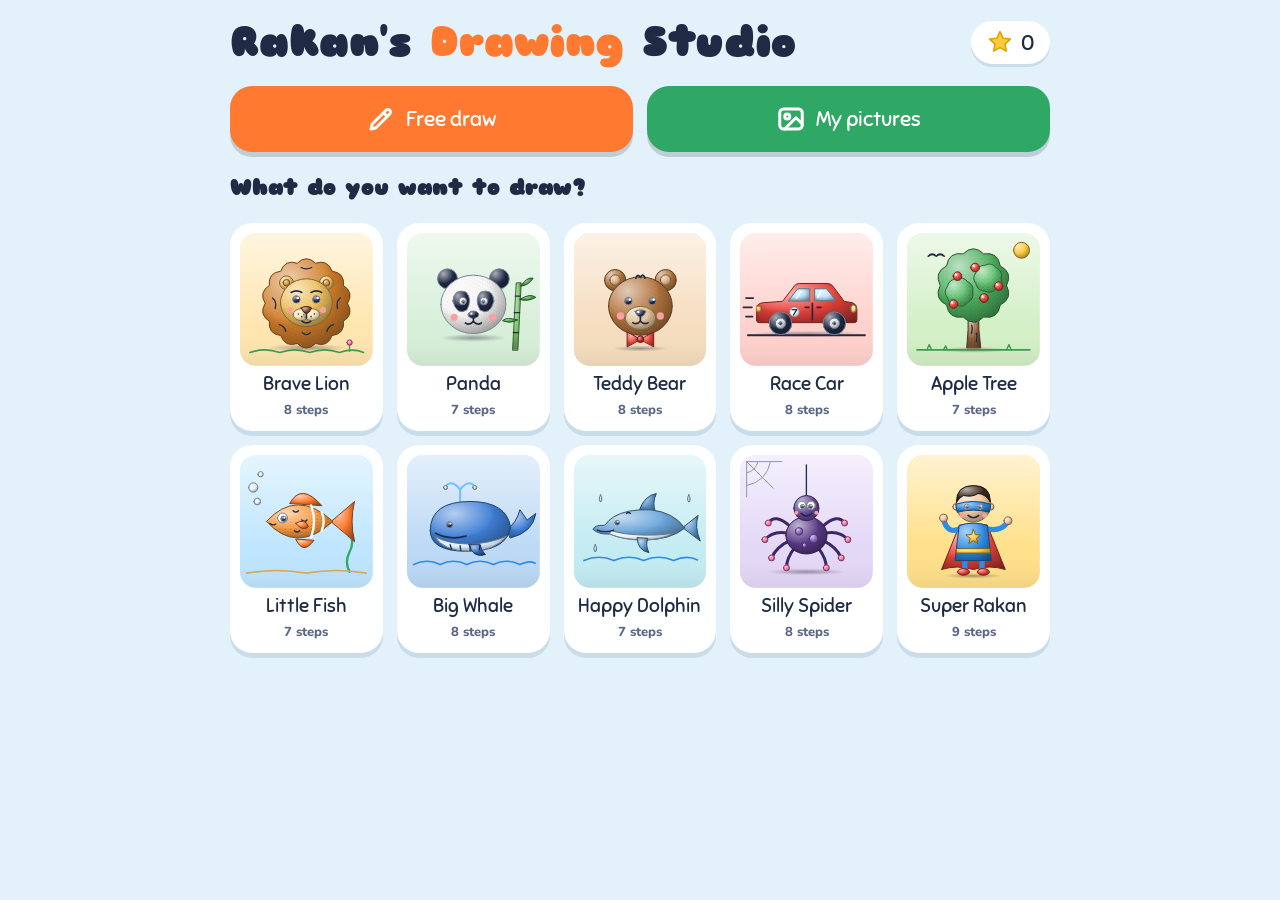
==== commit 52279194: "Add realistic shading: shadows, highlights, texture and ground-shadow steps Co-Authored-By: Claude O" ====
--- a/index.html
+++ b/index.html
@@ -14,7 +14,7 @@
 <link rel="preconnect" href="https://fonts.googleapis.com">
 <link rel="stylesheet" href="https://fonts.googleapis.com/css2?family=Sniglet:wght@400;800&family=Nunito:wght@600;800&display=swap">
 <style>
-/* Layout: home = lesson cards grid; studio = full-height column (top bar, spoken hint, square paper canvas, chunky crayon toolbar). Single bright look on purpose: a kid's sky-and-paper desk. */
+/* Layout: home = colored lesson cards; studio = full-height column (top bar, spoken hint, square paper, crayon toolbar). Single bright look on purpose: a kid's sky-and-paper desk. */
 :root{
   --sky:#E3F1FA; --paper:#FFFFFF; --ink:#1F2A44; --ink-soft:#5B6785;
   --tangerine:#FF7A30; --leaf:#2FA866; --sun:#FFC93C; --line:#C9DCEA;
@@ -31,7 +31,7 @@
 
 /* HOME */
 #home,#gallery{overflow-y:auto;padding-inline:16px;padding-block:20px 32px}
-.wrap{max-width:760px;margin:0 auto;display:flex;flex-direction:column;gap:22px}
+.wrap{max-width:820px;margin:0 auto;display:flex;flex-direction:column;gap:22px}
 .brand{display:flex;align-items:center;justify-content:space-between;gap:12px;flex-wrap:wrap}
 h1{font-family:var(--display);font-weight:800;font-size:clamp(28px,7vw,42px);line-height:1.05;margin:0;text-wrap:balance}
 h1 span{color:var(--tangerine)}
@@ -39,33 +39,40 @@
 .stars{display:flex;align-items:center;gap:8px;background:var(--paper);border-radius:999px;padding:8px 16px;font-family:var(--display);font-size:22px;font-variant-numeric:tabular-nums;box-shadow:0 3px 0 var(--line)}
 .stars svg{width:26px;height:26px}
 .grid{display:grid;grid-template-columns:repeat(auto-fill,minmax(150px,1fr));gap:14px}
-.card{background:var(--paper);border-radius:22px;padding:12px;display:flex;flex-direction:column;align-items:center;gap:6px;box-shadow:0 5px 0 var(--line);transition:transform .15s}
+.card{background:var(--paper);border-radius:22px;padding:10px 10px 12px;display:flex;flex-direction:column;align-items:center;gap:6px;box-shadow:0 5px 0 var(--line);transition:transform .15s}
 .card:active{transform:translateY(4px);box-shadow:0 1px 0 var(--line)}
-.card svg{width:100%;max-width:150px;aspect-ratio:1;display:block}
+.card svg{width:100%;aspect-ratio:1;display:block;border-radius:16px}
 .card b{font-family:var(--display);font-size:19px;font-weight:400}
 .card small{color:var(--ink-soft);font-weight:800;font-size:13px}
-.done-badge{color:var(--leaf)}
+.done-badge{color:var(--leaf)!important}
 .big-row{display:grid;grid-template-columns:1fr 1fr;gap:14px}
 .big{border-radius:22px;padding:18px 14px;font-family:var(--display);font-size:21px;display:flex;align-items:center;justify-content:center;gap:10px;box-shadow:0 5px 0 rgba(31,42,68,.18)}
 .big svg{width:30px;height:30px;flex:none}
 .big.free{background:var(--tangerine);color:#fff}
 .big.gal{background:var(--leaf);color:#fff}
 
-/* STUDIO */
-#studio{display:flex;flex-direction:column;gap:10px;padding-inline:16px;padding-block:12px}
+/* STUDIO + PAPER shared */
+#studio,#paperMode{display:flex;flex-direction:column;gap:10px;padding-inline:16px;padding-block:12px}
 .top{display:flex;align-items:center;gap:10px}
 .round{width:52px;height:52px;border-radius:50%;background:var(--paper);display:grid;place-items:center;box-shadow:0 3px 0 var(--line);flex:none}
 .round svg{width:26px;height:26px}
 .round.off{opacity:.45}
-.dots{flex:1;display:flex;justify-content:center;gap:8px;flex-wrap:wrap}
-.dot{width:16px;height:16px;border-radius:50%;background:var(--line)}
-.dot.now{background:var(--tangerine);transform:scale(1.25)}
+.dots{flex:1;display:flex;justify-content:center;gap:7px;flex-wrap:wrap}
+.dot{width:14px;height:14px;border-radius:50%;background:var(--line)}
+.dot.now{background:var(--tangerine);transform:scale(1.3)}
 .dot.ok{background:var(--leaf)}
-.hint{background:var(--paper);border-radius:18px;padding:10px 16px;font-family:var(--display);font-size:clamp(19px,4.8vw,26px);text-align:center;min-height:1.3em;box-shadow:0 3px 0 var(--line);text-wrap:balance}
-.stage{flex:1;min-height:0;display:grid;place-items:center;position:relative}
-.paper{position:relative;background:var(--paper);border-radius:20px;box-shadow:0 6px 0 var(--line);overflow:hidden;touch-action:none}
+.hint{background:var(--paper);border-radius:18px;padding:8px 14px;font-family:var(--display);font-size:clamp(18px,4.6vw,25px);min-height:1.3em;box-shadow:0 3px 0 var(--line);display:flex;align-items:center;justify-content:center;gap:12px;text-align:center}
+.hint span{text-wrap:balance;min-width:0}
+.ref{width:66px;height:66px;flex:none;border-radius:12px;overflow:hidden;position:relative}
+.ref svg{width:100%;height:100%;display:block}
+.ref[hidden]{display:none!important}
+.stage,.pm-stage{flex:1;min-height:0;display:grid;place-items:center;position:relative}
+.paper,.pm-card{position:relative;background:var(--paper);border-radius:20px;box-shadow:0 6px 0 var(--line);overflow:hidden}
+.paper{touch-action:none}
 .paper canvas{position:absolute;inset:0;width:100%;height:100%}
-#burst{position:absolute;inset:0;display:grid;place-items:center;pointer-events:none;font-family:var(--display);font-size:clamp(34px,10vw,64px);color:var(--tangerine);opacity:0;transition:opacity .2s}
+.pm-card{width:300px;height:300px;max-width:100%;display:grid;place-items:center}
+.pm-card svg{width:100%;height:100%;display:block}
+#burst{position:absolute;inset:0;display:grid;place-items:center;pointer-events:none;font-family:var(--display);font-size:clamp(34px,10vw,64px);color:var(--tangerine);opacity:0;transition:opacity .2s;text-shadow:0 3px 0 #fff}
 #burst.show{opacity:1;animation:pop .9s ease}
 @keyframes pop{0%{transform:scale(.4)}40%{transform:scale(1.15)}100%{transform:scale(1)}}
 .tools{display:flex;flex-direction:column;gap:10px}
@@ -82,18 +89,25 @@
 .next{height:52px;padding:0 22px;border-radius:16px;background:var(--leaf);color:#fff;font-family:var(--display);font-size:21px;box-shadow:0 4px 0 #1d7d49}
 .next.glow{animation:glow 1s ease-in-out infinite}
 @keyframes glow{50%{transform:scale(1.08)}}
-
-/* GALLERY */
-.gal-grid{display:grid;grid-template-columns:repeat(auto-fill,minmax(140px,1fr));gap:14px}
-.pic{position:relative;background:var(--paper);border-radius:18px;padding:8px;box-shadow:0 4px 0 var(--line)}
-.pic img{display:block;width:100%;aspect-ratio:1;border-radius:12px}
-.pic .x{position:absolute;top:-8px;right:-8px;width:36px;height:36px;border-radius:50%;background:var(--ink);color:#fff;font-weight:800;font-size:18px}
-.pic.ask .x{background:#D9443A}
-.empty{background:var(--paper);border-radius:20px;padding:28px 20px;text-align:center;color:var(--ink-soft);font-weight:800;line-height:1.5}
-/* CHOOSER SHEET */
+.pm-card .new{stroke-dasharray:1;stroke-dashoffset:1}
+.pm-card .new.go{animation:drawin var(--dur,1.3s) ease-in-out forwards}
+@keyframes drawin{to{stroke-dashoffset:0}}
+.ready{display:flex;flex-direction:column;align-items:center;gap:14px;padding:20px;text-align:center}
+.ready .kit{display:flex;gap:18px}
+.ready .kit svg{width:72px;height:72px}
+.ready p{margin:0;font-weight:800;color:var(--ink-soft);line-height:1.5;max-width:30ch}
+.pm-bar{display:flex;gap:10px;align-items:center;justify-content:space-between}
+.pm-bar .next{flex:1;max-width:260px}
+.photo{height:52px;padding:0 18px;border-radius:16px;background:var(--paper);font-family:var(--display);font-size:18px;display:flex;align-items:center;gap:8px;box-shadow:0 3px 0 var(--line);cursor:pointer}
+.photo svg{width:24px;height:24px}
+.photo[hidden]{display:none!important}
+
+/* CHOOSER */
 #chooser{position:fixed;inset:0;background:rgba(31,42,68,.45);display:grid;place-items:end center;z-index:10;padding-inline:16px}
 .sheet{background:var(--sky);width:100%;max-width:520px;border-radius:26px 26px 0 0;padding:20px 16px calc(24px + env(safe-area-inset-bottom,0px));display:flex;flex-direction:column;gap:14px}
 .sheet h2{text-align:center;font-size:26px}
+.sheet .prev{width:150px;height:150px;margin:0 auto;border-radius:18px;overflow:hidden;box-shadow:0 4px 0 var(--line)}
+.sheet .prev svg{width:100%;height:100%;display:block}
 .choice{display:grid;grid-template-columns:1fr 1fr;gap:12px}
 .choice button{border-radius:22px;padding:18px 10px;display:flex;flex-direction:column;align-items:center;gap:8px;font-family:var(--display);font-size:20px;box-shadow:0 5px 0 rgba(31,42,68,.18)}
 .choice svg{width:54px;height:54px}
@@ -101,25 +115,13 @@
 .c-paper{background:var(--paper);color:var(--ink)}
 .sheet .cancel{font-weight:800;color:var(--ink-soft);padding:8px}
 
-/* PAPER MODE */
-#paperMode{display:flex;flex-direction:column;gap:10px;padding-inline:16px;padding-block:12px}
-.pm-stage{flex:1;min-height:0;display:grid;place-items:center}
-.pm-card{background:var(--paper);border-radius:20px;box-shadow:0 6px 0 var(--line);width:300px;height:300px;max-width:100%;display:grid;place-items:center;overflow:hidden;position:relative}
-.pm-card svg{width:100%;height:100%;display:block}
-.pm-card .old{stroke:#B9C6D6}
-.pm-card .new{stroke:var(--tangerine);stroke-dasharray:1;stroke-dashoffset:1}
-.pm-card .new.go{animation:drawin 1.4s ease-in-out forwards}
-@keyframes drawin{to{stroke-dashoffset:0}}
-.pm-card .final{stroke:var(--ink)}
-.ready{display:flex;flex-direction:column;align-items:center;gap:14px;padding:20px;text-align:center}
-.ready .kit{display:flex;gap:18px}
-.ready .kit svg{width:72px;height:72px}
-.ready p{margin:0;font-weight:800;color:var(--ink-soft);line-height:1.5;max-width:30ch}
-.pm-bar{display:flex;gap:10px;align-items:center;justify-content:space-between}
-.pm-bar .next{flex:1;max-width:260px}
-.photo{height:52px;padding:0 18px;border-radius:16px;background:var(--paper);font-family:var(--display);font-size:18px;display:flex;align-items:center;gap:8px;box-shadow:0 3px 0 var(--line)}
-.photo svg{width:24px;height:24px}
-.photo[hidden]{display:none!important}
+/* GALLERY */
+.gal-grid{display:grid;grid-template-columns:repeat(auto-fill,minmax(140px,1fr));gap:14px}
+.pic{position:relative;background:var(--paper);border-radius:18px;padding:8px;box-shadow:0 4px 0 var(--line)}
+.pic img{display:block;width:100%;aspect-ratio:1;border-radius:12px;object-fit:cover}
+.pic .x{position:absolute;top:-8px;right:-8px;width:36px;height:36px;border-radius:50%;background:var(--ink);color:#fff;font-weight:800;font-size:18px}
+.pic.ask .x{background:#D9443A}
+.empty{background:var(--paper);border-radius:20px;padding:28px 20px;text-align:center;color:var(--ink-soft);font-weight:800;line-height:1.5}
 @media (prefers-reduced-motion:reduce){*{animation:none!important;transition:none!important}}
 </style>
 </head><body>
@@ -136,7 +138,7 @@
         <button class="big free" id="goFree"><svg viewBox="0 0 24 24" fill="none" stroke="currentColor" stroke-width="2.4" stroke-linecap="round" stroke-linejoin="round"><path d="M4 20l4-1L19 8a2.1 2.1 0 0 0-3-3L5 16z"/><path d="M14 7l3 3"/></svg>Free draw</button>
         <button class="big gal" id="goGal"><svg viewBox="0 0 24 24" fill="none" stroke="currentColor" stroke-width="2.4" stroke-linecap="round" stroke-linejoin="round"><rect x="3" y="4" width="18" height="16" rx="3"/><circle cx="9" cy="10" r="2"/><path d="M21 16l-5-5-9 9"/></svg>My pictures</button>
       </div>
-      <h2>Learn to draw, step by step</h2>
+      <h2>What do you want to draw?</h2>
       <div class="grid" id="lessonGrid"></div>
     </div>
   </section>
@@ -147,7 +149,7 @@
       <div class="dots" id="dots"></div>
       <button class="round" id="speakBtn" aria-label="Say it again"><svg viewBox="0 0 24 24" fill="none" stroke="currentColor" stroke-width="2.4" stroke-linecap="round" stroke-linejoin="round"><path d="M4 9v6h4l5 4V5L8 9z"/><path d="M16.5 8.5a5 5 0 0 1 0 7M19 6a8.5 8.5 0 0 1 0 12"/></svg></button>
     </div>
-    <div class="hint" id="hint">Trace the line</div>
+    <div class="hint"><div class="ref" id="ref" hidden></div><span id="hint">Trace the line</span></div>
     <div class="stage" id="stage">
       <div class="paper" id="paper">
         <canvas id="guide"></canvas>
@@ -162,6 +164,8 @@
           <button class="tool sel" id="tPen" aria-label="Crayon"><svg viewBox="0 0 24 24" fill="none" stroke="currentColor" stroke-width="2.4" stroke-linecap="round" stroke-linejoin="round"><path d="M4 20l4-1L19 8a2.1 2.1 0 0 0-3-3L5 16z"/></svg></button>
           <button class="tool" id="tFill" aria-label="Paint bucket"><svg viewBox="0 0 24 24" fill="none" stroke="currentColor" stroke-width="2.4" stroke-linecap="round" stroke-linejoin="round"><path d="M11 3l8 8-7 7-8-8z"/><path d="M4 10h15"/><path d="M20 15s2 2.6 2 4a2 2 0 0 1-4 0c0-1.4 2-4 2-4z"/></svg></button>
           <button class="tool" id="tErase" aria-label="Eraser"><svg viewBox="0 0 24 24" fill="none" stroke="currentColor" stroke-width="2.4" stroke-linecap="round" stroke-linejoin="round"><path d="M16 3l5 5-11 11H5l-3-3z"/><path d="M9 10l5 5M10 21h11"/></svg></button>
+          <button class="tool" id="tShade" hidden aria-label="Shadow brush"><svg viewBox="0 0 24 24" fill="none" stroke="currentColor" stroke-width="2.2"><circle cx="12" cy="12" r="8"/><path d="M12 4a8 8 0 0 1 0 16z" fill="currentColor"/></svg></button>
+          <button class="tool" id="tLight" hidden aria-label="Light brush"><svg viewBox="0 0 24 24" fill="none" stroke="currentColor" stroke-width="2.2" stroke-linecap="round"><circle cx="12" cy="12" r="4"/><path d="M12 2v3M12 19v3M2 12h3M19 12h3M5 5l2 2M17 17l2 2M5 19l2-2M17 7l2-2"/></svg></button>
           <button class="tool size" id="tSize" aria-label="Crayon size"><i id="sizeDot" style="width:14px;height:14px"></i></button>
         </div>
         <div class="tg">
@@ -178,11 +182,11 @@
       <div class="dots" id="pmDots"></div>
       <button class="round" id="pmSpeak" aria-label="Say it again"><svg viewBox="0 0 24 24" fill="none" stroke="currentColor" stroke-width="2.4" stroke-linecap="round" stroke-linejoin="round"><path d="M4 9v6h4l5 4V5L8 9z"/><path d="M16.5 8.5a5 5 0 0 1 0 7M19 6a8.5 8.5 0 0 1 0 12"/></svg></button>
     </div>
-    <div class="hint" id="pmHint">Get your paper ready</div>
+    <div class="hint"><span id="pmHint">Get your paper ready</span></div>
     <div class="pm-stage" id="pmStage"><div class="pm-card" id="pmCard"></div></div>
     <div class="pm-bar">
       <button class="tool" id="pmPrev" aria-label="Previous step"><svg viewBox="0 0 24 24" fill="none" stroke="currentColor" stroke-width="2.8" stroke-linecap="round" stroke-linejoin="round"><path d="M15 5l-7 7 7 7"/></svg></button>
-      <button class="tool" id="pmReplay" aria-label="Show again"><svg viewBox="0 0 24 24" fill="none" stroke="currentColor" stroke-width="2.4" stroke-linecap="round" stroke-linejoin="round"><path d="M3 12a9 9 0 1 0 3-6.7"/><path d="M3 4v5h5"/></svg></button>
+      <button class="tool" id="pmReplay" aria-label="Show me again"><svg viewBox="0 0 24 24" fill="none" stroke="currentColor" stroke-width="2.4" stroke-linecap="round" stroke-linejoin="round"><path d="M3 12a9 9 0 1 0 3-6.7"/><path d="M3 4v5h5"/></svg></button>
       <label class="photo" id="pmPhoto" hidden><svg viewBox="0 0 24 24" fill="none" stroke="currentColor" stroke-width="2.4" stroke-linecap="round" stroke-linejoin="round"><path d="M4 8h3l2-3h6l2 3h3v11H4z"/><circle cx="12" cy="13" r="3.5"/></svg>Photo<input type="file" id="photoIn" accept="image/*" capture="environment" hidden></label>
       <button class="next" id="pmNext">Let's go!</button>
     </div>
@@ -190,6 +194,7 @@
 
   <div id="chooser" hidden>
     <div class="sheet" role="dialog" aria-labelledby="chTitle">
+      <div class="prev" id="chPrev"></div>
       <h2 id="chTitle">Fish</h2>
       <div class="choice">
         <button class="c-screen" id="chScreen"><svg viewBox="0 0 24 24" fill="none" stroke="currentColor" stroke-width="2" stroke-linecap="round" stroke-linejoin="round"><rect x="5" y="2" width="14" height="20" rx="3"/><path d="M9 14l3-5 3 5"/></svg>On the screen</button>
@@ -215,206 +220,213 @@
 <script>
 (function(){
 const $=id=>document.getElementById(id);
-const circ=(cx,cy,r)=>`M${cx-r} ${cy} A${r} ${r} 0 1 1 ${cx+r} ${cy} A${r} ${r} 0 1 1 ${cx-r} ${cy}`;
-
-const wavy=(cx,cy,r,n,amp)=>{let s=`M${cx+r} ${cy}`;for(let i=0;i<n;i++){const a1=(i+.5)/n*2*Math.PI,a2=(i+1)/n*2*Math.PI;s+=` Q${(cx+(r+amp)*Math.cos(a1)).toFixed(1)} ${(cy+(r+amp)*Math.sin(a1)).toFixed(1)} ${(cx+r*Math.cos(a2)).toFixed(1)} ${(cy+r*Math.sin(a2)).toFixed(1)}`}return s};
+const INK='#1F2A44';
+
+/* ---------- shape helpers (400 x 400 grid) ---------- */
+const circ=(cx,cy,r)=>`M${cx-r} ${cy} A${r} ${r} 0 1 1 ${cx+r} ${cy} A${r} ${r} 0 1 1 ${cx-r} ${cy} Z`;
+const ell=(cx,cy,rx,ry)=>`M${cx-rx} ${cy} A${rx} ${ry} 0 1 1 ${cx+rx} ${cy} A${rx} ${ry} 0 1 1 ${cx-rx} ${cy} Z`;
+const wavy=(cx,cy,r,n,amp)=>{let s=`M${cx+r} ${cy}`;for(let i=0;i<n;i++){const a1=(i+.5)/n*2*Math.PI,a2=(i+1)/n*2*Math.PI;s+=` Q${(cx+(r+amp)*Math.cos(a1)).toFixed(1)} ${(cy+(r+amp)*Math.sin(a1)).toFixed(1)} ${(cx+r*Math.cos(a2)).toFixed(1)} ${(cy+r*Math.sin(a2)).toFixed(1)}`}return s+' Z'};
 const star=(cx,cy,R,r)=>{let s='';for(let i=0;i<10;i++){const a=-Math.PI/2+i*Math.PI/5,q=i%2?r:R;s+=(i?' L':'M')+(cx+q*Math.cos(a)).toFixed(1)+' '+(cy+q*Math.sin(a)).toFixed(1)}return s+' Z'};
-/* Lessons live on a 400 x 400 grid */
+/* a part: d=path, f=fill, z=layer, w=stroke width (0 = none), s=stroke color, t=0 means "not traced" */
+const eye=(cx,cy,r,z)=>[{d:circ(cx,cy,r),f:INK,z:z||9},{d:circ(cx+r*.35,cy-r*.38,r*.36),f:'#fff',w:0,z:(z||9)+.1,t:0}];
+const blush=(cx,cy,r)=>({d:circ(cx,cy,r),f:'#F7A1A1',w:0,z:8,t:0});
+
+/* ---------- LESSONS ---------- */
 const LESSONS=[
- {id:'sun',name:'Happy Sun',bg:'#FFE79A',steps:[
-  {say:'Trace the big circle',d:[circ(200,200,70)]},
-  {say:'Now draw the sun rays',d:['M200 115 L200 70','M200 285 L200 330','M115 200 L70 200','M285 200 L330 200','M140 140 L110 110','M260 140 L290 110','M140 260 L110 290','M260 260 L290 290']},
-  {say:'Give the sun a happy face',d:[circ(175,185,7),circ(225,185,7),'M168 218 Q200 250 232 218']}
- ]},
- {id:'fish',name:'Little Fish',bg:'#BFE6FF',steps:[
-  {say:'Trace the fish body',d:['M80 200 Q180 105 280 200 Q180 295 80 200']},
-  {say:'Add a tail',d:['M280 200 L345 145 L345 255 Z']},
-  {say:'Draw an eye and a fin',d:[circ(135,185,10),'M165 160 Q195 115 230 152']},
-  {say:'Add some bubbles',d:[circ(60,130,9),circ(45,90,13)]}
- ]},
- {id:'house',name:'My House',bg:'#FFD2B8',steps:[
-  {say:'Trace the square walls',d:['M110 200 L290 200 L290 330 L110 330 Z']},
-  {say:'Draw the pointy roof',d:['M90 205 L200 95 L310 205']},
-  {say:'Add a door',d:['M180 330 L180 260 L222 260 L222 330']},
-  {say:'Add a window',d:['M240 222 L272 222 L272 252 L240 252 Z','M128 222 L160 222 L160 252 L128 252 Z']}
- ]},
- {id:'cat',name:'Cat Face',bg:'#D6F2C9',steps:[
-  {say:'Trace the round head',d:[circ(200,225,90)]},
-  {say:'Draw two pointy ears',d:['M128 172 L132 92 L184 138','M272 172 L268 92 L216 138']},
-  {say:'Draw the eyes and nose',d:[circ(166,210,11),circ(234,210,11),'M189 244 L211 244 L200 257 Z']},
-  {say:'Add the whiskers',d:['M180 258 L120 248','M180 266 L122 276','M220 258 L280 248','M220 266 L278 276']}
- ]},
- {id:'bear',name:'Teddy Bear',bg:'#F3D9B8',steps:[
-  {say:'Trace the big round head',d:[circ(200,222,92)]},
-  {say:'Draw two round ears',d:[circ(126,138,32),circ(274,138,32),circ(126,138,15),circ(274,138,15)]},
-  {say:'Draw the eyes and the round snout',d:[circ(166,205,10),circ(234,205,10),'M160 258 A40 31 0 1 1 240 258 A40 31 0 1 1 160 258']},
-  {say:'Add the nose and a smile',d:['M188 242 L212 242 L200 256 Z','M200 256 L200 268','M200 268 Q189 279 178 271','M200 268 Q211 279 222 271']}
- ]},
- {id:'car',name:'Fast Car',bg:'#FFC9C4',steps:[
-  {say:'Trace the car body',d:['M60 268 L60 226 Q60 210 80 210 L130 210 L165 160 L265 160 L305 210 L328 210 Q345 210 345 230 L345 268 Z']},
-  {say:'Draw two big wheels',d:[circ(122,272,32),circ(284,272,32),circ(122,272,11),circ(284,272,11)]},
-  {say:'Draw the windows',d:['M146 205 L173 172 L210 172 L210 205 Z','M226 172 L258 172 L284 205 L226 205 Z']},
-  {say:'Add a door and a light',d:['M218 212 L218 258',circ(330,232,8),'M70 232 L88 232']}
- ]},
- {id:'tree',name:'Apple Tree',bg:'#CFEFC4',steps:[
-  {say:'Draw the tree trunk',d:['M182 340 L188 235','M218 340 L212 235','M70 340 L330 340']},
-  {say:'Draw the fluffy leaves',d:[wavy(200,160,92,9,24)]},
-  {say:'Add some red apples',d:[circ(162,148,12),circ(230,125,12),circ(218,195,12),circ(160,205,12)]}
- ]},
- {id:'spider',name:'Silly Spider',bg:'#E4D8F7',steps:[
-  {say:'Trace the big round body',d:[circ(200,232,55)]},
-  {say:'Draw the little head on top',d:[circ(200,150,33)]},
-  {say:'Draw eight wiggly legs',d:['M150 210 Q105 175 85 205','M147 230 Q100 225 75 255','M150 250 Q110 275 95 310','M162 272 Q140 310 140 340','M250 210 Q295 175 315 205','M253 230 Q300 225 325 255','M250 250 Q290 275 305 310','M238 272 Q260 310 260 340']},
-  {say:'Add eyes, a smile, and the web line',d:[circ(188,144,7),circ(212,144,7),'M187 162 Q200 172 213 162','M200 117 L200 40']}
- ]},
- {id:'panda',name:'Panda',bg:'#DDEFE0',steps:[
-  {say:'Trace the big round head',d:[circ(200,222,92)]},
-  {say:'Draw two round ears',d:[circ(124,140,30),circ(276,140,30)]},
-  {say:'Draw the eye patches and eyes',d:['M140 202 Q148 170 180 185 Q196 215 170 236 Q140 242 140 202 Z','M260 202 Q252 170 220 185 Q204 215 230 236 Q260 242 260 202 Z',circ(168,208,7),circ(232,208,7)]},
-  {say:'Add the nose and a smile',d:['M189 250 L211 250 L200 262 Z','M200 262 Q190 277 179 269','M200 262 Q210 277 221 269']}
- ]},
- {id:'lion',name:'Brave Lion',bg:'#FFDDA3',steps:[
-  {say:'Draw the big fluffy mane',d:[wavy(200,212,128,12,26)]},
-  {say:'Trace the round face',d:[circ(200,216,82)]},
-  {say:'Draw the ears and eyes',d:[circ(142,152,18),circ(258,152,18),circ(172,205,9),circ(228,205,9)]},
-  {say:'Add the nose and mouth',d:['M186 238 L214 238 L200 252 Z','M200 252 Q186 270 172 260','M200 252 Q214 270 228 260']}
- ]},
- {id:'whale',name:'Big Whale',bg:'#BCD9F5',steps:[
-  {say:'Trace the big whale body',d:['M70 228 Q70 140 190 140 Q300 140 312 218 Q300 290 180 290 Q70 290 70 228 Z']},
-  {say:'Add the tail',d:['M308 222 Q338 205 346 168 L366 196 L388 176 Q378 228 314 248']},
-  {say:'Draw the eye, smile, and fin',d:[circ(128,212,9),'M88 244 Q130 266 176 250','M190 278 Q206 308 232 296']},
-  {say:'Make the water spout',d:['M160 140 L160 108','M160 108 Q140 82 124 94','M160 108 Q180 82 196 94']}
- ]},
- {id:'dolphin',name:'Happy Dolphin',bg:'#C3ECF2',steps:[
-  {say:'Trace the dolphin body',d:['M55 225 L96 214 Q140 160 230 165 Q300 172 334 220 Q290 256 210 256 Q140 256 98 238 Z']},
-  {say:'Draw the fin on its back',d:['M198 166 Q214 124 246 118 Q234 145 246 170']},
-  {say:'Add the tail',d:['M330 218 L372 184 L362 222 L378 258 Z']},
-  {say:'Add an eye, a smile, and a flipper',d:[circ(130,205,7),'M96 232 Q110 237 126 230','M190 252 Q195 286 226 290 Q214 268 220 254']}
- ]},
- {id:'hero',name:'Super Rakan',bg:'#FFE08A',steps:[
-  {say:'Trace the round head',d:[circ(200,168,58)]},
-  {say:'Draw the hero mask',d:['M141 158 Q200 138 259 158 L254 185 Q200 170 146 185 Z',circ(178,168,8),circ(222,168,8)]},
-  {say:'Draw the body and the cape',d:['M162 232 L238 232 L250 332 L150 332 Z','M162 232 L110 342 L150 332','M238 232 L290 342 L250 332']},
-  {say:'Add a star and a big smile',d:[star(200,280,24,10),'M182 198 Q200 214 218 198']}
- ]}
+{id:'lion',name:'Brave Lion',bg:'#FFE6B0',tex:{fur:[0,1,2]},cast:[200,346,120,12],steps:[
+ {say:'Draw the face',talk:"Hello Rakan! Today we will draw a brave lion. First, draw the face. Make a big round shape, like an egg lying down.",parts:[{d:ell(200,210,78,72),f:'#F9C762',z:3}]},
+ {say:'Draw the fluffy mane',talk:"Now the lion's fluffy mane. Draw bumpy waves all around the face. Bump, bump, bump, all the way around!",parts:[{d:wavy(200,212,124,14,24),f:'#D9822B',z:0}]},
+ {say:'Add two round ears',talk:"Lions have little round ears. Draw two small circles on top of the face, one on each side.",parts:[{d:circ(140,150,21),f:'#F9C762',z:1},{d:circ(140,150,10),f:'#E8A04A',z:1.1},{d:circ(260,150,21),f:'#F9C762',z:1},{d:circ(260,150,10),f:'#E8A04A',z:1.1}]},
+ {say:'Draw the eyes',talk:"Now the eyes. Draw two dots, and color them in. Then add two curvy eyebrows on top. He looks brave!",parts:[...eye(170,200,11),...eye(230,200,11),{d:'M154 179 Q170 170 186 179',w:5,z:9},{d:'M214 179 Q230 170 246 179',w:5,z:9}]},
+ {say:'Draw the cheeks and nose',talk:"Draw two puffy cheeks below the eyes, like two little clouds. Then draw a nose on top, like a triangle with round corners.",parts:[{d:ell(184,246,24,18),f:'#FFE7B8',z:4},{d:ell(216,246,24,18),f:'#FFE7B8',z:4},{d:'M184 226 Q200 216 216 226 Q209 241 200 243 Q191 241 184 226 Z',f:'#8B4A2B',z:5}]},
+ {say:'Add the mouth and dots',talk:"Draw a short line down from the nose, and a little smile. Then put tiny dots on the cheeks, where the whiskers grow.",parts:[{d:'M200 243 L200 256',w:5,z:6},{d:'M187 266 Q200 275 213 266',w:5,z:6},{d:circ(176,244,2.5),f:INK,w:0,z:6,t:0},{d:circ(186,252,2.5),f:INK,w:0,z:6,t:0},{d:circ(224,244,2.5),f:INK,w:0,z:6,t:0},{d:circ(214,252,2.5),f:INK,w:0,z:6,t:0},blush(150,232,9),blush(250,232,9)]},
+ {say:'Add hair lines to the mane',talk:"Let's make the mane look furry. Draw little curvy lines inside the mane, here and there.",parts:[{d:'M98 196 Q112 208 106 228',w:4,z:2},{d:'M302 196 Q288 208 294 228',w:4,z:2},{d:'M118 276 Q134 280 138 296',w:4,z:2},{d:'M282 276 Q266 280 262 296',w:4,z:2},{d:'M184 104 Q200 112 216 104',w:4,z:2},{d:'M188 300 Q200 312 212 300',w:4,z:2}]},
+ {say:'Draw the grass',talk:"Last step! Draw wavy green grass under the lion, and a little flower. Great job, you drew a lion!",parts:[{d:'M30 360 Q75 344 120 360 Q165 344 210 360 Q255 344 300 360 Q340 346 372 360',w:5,s:'#3E9B4F',z:-1},{d:circ(330,330,8),f:'#FF7BB5',z:-1},{d:'M330 338 L330 356',w:4,s:'#3E9B4F',z:-1.1}]}
+]},
+{id:'panda',name:'Panda',bg:'#D7EFD9',tex:{fur:[0,1]},cast:[200,316,100,12],steps:[
+ {say:'Draw the big head',talk:"Let's draw a cute panda! First, draw a big round head, a little wider than it is tall.",parts:[{d:ell(200,215,98,88),f:'#FFFFFF',z:2}]},
+ {say:'Draw the black ears',talk:"Now draw two round ears on top of the head. Panda ears are black, so color them in!",parts:[{d:circ(122,138,30),f:INK,z:1},{d:circ(278,138,30),f:INK,z:1}]},
+ {say:'Draw the eye patches',talk:"Pandas have black patches around their eyes. Draw two shapes like big beans, leaning towards the nose.",parts:[{d:'M138 205 Q142 165 178 178 Q198 200 180 232 Q150 250 138 205 Z',f:INK,z:3},{d:'M262 205 Q258 165 222 178 Q202 200 220 232 Q250 250 262 205 Z',f:INK,z:3}]},
+ {say:'Draw the shiny eyes',talk:"Inside each patch, draw a white circle for the eye, and a black dot in the middle. Shiny eyes!",parts:[{d:circ(168,205,11),f:'#fff',z:4},{d:circ(232,205,11),f:'#fff',z:4},...eye(170,207,5,5),...eye(230,207,5,5)]},
+ {say:'Draw the nose and smile',talk:"Draw a little oval nose in the middle. Then a line down, and a smile that looks like the letter W.",parts:[{d:ell(200,246,16,11),f:INK,z:6},{d:circ(194,243,3),f:'#fff',w:0,z:6.1,t:0},{d:'M200 257 L200 267',w:5,z:6},{d:'M200 267 Q188 279 176 271',w:5,z:6},{d:'M200 267 Q212 279 224 271',w:5,z:6},blush(142,254,11),blush(258,254,11)]},
+ {say:'Draw the bamboo',talk:"Pandas love bamboo! Draw a tall green stick next to the panda, with lines across it.",parts:[{d:'M318 352 L329 150 L344 150 L334 352 Z',f:'#7CC36A',z:0},{d:'M320 300 L336 300',w:4,z:0.1},{d:'M323 240 L339 240',w:4,z:0.1},{d:'M326 190 L341 190',w:4,z:0.1}]},
+ {say:'Add the leaves',talk:"Now add some leaves on the bamboo. Make them pointy at the end, like little boats.",parts:[{d:'M340 200 Q372 180 388 194 Q362 208 340 200 Z',f:'#4FA34A',z:0.2},{d:'M332 262 Q300 252 288 264 Q314 274 332 262 Z',f:'#4FA34A',z:0.2},{d:'M343 160 Q360 132 380 136 Q366 158 343 160 Z',f:'#4FA34A',z:0.2}]}
+]},
+{id:'bear',name:'Teddy Bear',bg:'#F6DDBF',tex:{fur:[0,1,2]},cast:[200,348,84,9],steps:[
+ {say:'Draw the round head',talk:"Let's draw a teddy bear! Start with a big round head. Go around, like drawing a ball.",parts:[{d:ell(200,220,96,88),f:'#B9783F',z:2}]},
+ {say:'Draw the ears',talk:"Draw two round ears on top. Then draw a smaller circle inside each ear.",parts:[{d:circ(124,142,32),f:'#B9783F',z:1},{d:circ(124,142,16),f:'#E8B98A',z:1.1},{d:circ(276,142,32),f:'#B9783F',z:1},{d:circ(276,142,16),f:'#E8B98A',z:1.1}]},
+ {say:'Draw the snout',talk:"Now draw the snout. It's an oval at the bottom of the face, like a little egg.",parts:[{d:ell(200,256,46,35),f:'#EBCB9F',z:3}]},
+ {say:'Draw the eyes',talk:"Draw two eyes above the snout. Color them dark, and leave a tiny white spot so they sparkle!",parts:[...eye(164,205,11),...eye(236,205,11)]},
+ {say:'Draw the nose',talk:"Draw the nose on top of the snout. It's like a round triangle, pointing down. Color it in.",parts:[{d:'M183 236 Q200 227 217 236 Q210 252 200 254 Q190 252 183 236 Z',f:INK,z:5},{d:circ(194,238,3.5),f:'#fff',w:0,z:5.1,t:0}]},
+ {say:'Draw the smile',talk:"Draw a line down from the nose, then a happy smile. And two pink cheeks!",parts:[{d:'M200 254 L200 266',w:5,z:6},{d:'M200 266 Q189 278 177 270',w:5,z:6},{d:'M200 266 Q211 278 223 270',w:5,z:6},blush(140,250,11),blush(260,250,11)]},
+ {say:'Add a bow tie',talk:"Let's give him a bow tie! Draw two triangles touching in the middle, and a small circle in the center.",parts:[{d:'M200 320 L160 298 L160 342 Z',f:'#E8423A',z:7},{d:'M200 320 L240 298 L240 342 Z',f:'#E8423A',z:7},{d:circ(200,320,10),f:'#C2302A',z:7.1}]},
+ {say:'Add a fluffy tuft',talk:"Last step! Draw a little bumpy tuft of fur on top of the head. Your teddy bear is ready!",parts:[{d:'M186 136 Q192 120 200 134 Q207 118 214 136',w:5,z:6}]}
+]},
+{id:'car',name:'Race Car',bg:'#FFD1CC',cast:[200,304,168,10],steps:[
+ {say:'Draw the car body',talk:"Vroom vroom! Let's draw a race car. First, draw the car body. A long shape at the bottom, and a bump on top for the roof.",parts:[{d:'M50 262 L50 228 Q50 212 70 210 L128 206 L165 158 Q170 152 180 152 L262 152 Q272 152 278 158 L314 206 L338 210 Q352 214 352 232 L352 262 Q352 270 344 270 L58 270 Q50 270 50 262 Z',f:'#E8423A',z:1}]},
+ {say:'Draw the windows',talk:"Now draw two windows in the roof. One on this side, and one on that side.",parts:[{d:'M146 204 L174 168 L210 168 L210 204 Z',f:'#BFE6FF',z:2},{d:'M226 168 L260 168 L290 204 L226 204 Z',f:'#BFE6FF',z:2},{d:'M184 176 L170 196',w:4,s:'#fff',z:2.1,t:0},{d:'M244 176 L234 194',w:4,s:'#fff',z:2.1,t:0}]},
+ {say:'Draw two big wheels',talk:"Every car needs wheels! Draw two big circles at the bottom, and color them black.",parts:[{d:circ(122,272,34),f:INK,z:3},{d:circ(284,272,34),f:INK,z:3}]},
+ {say:'Draw the shiny rims',talk:"Inside each wheel, draw a smaller grey circle. And a tiny dot in the middle.",parts:[{d:circ(122,272,16),f:'#D7DEE8',z:4},{d:circ(284,272,16),f:'#D7DEE8',z:4},{d:circ(122,272,5),f:INK,z:4.1},{d:circ(284,272,5),f:INK,z:4.1}]},
+ {say:'Draw the doors',talk:"Draw a line down for the door, and two short lines for the door handles.",parts:[{d:'M218 212 L218 262',w:5,z:2},{d:'M196 224 L208 224',w:5,z:2},{d:'M232 224 L244 224',w:5,z:2}]},
+ {say:'Draw the lights',talk:"Draw a yellow light at the front, so the car can see at night. And an orange light at the back.",parts:[{d:ell(342,228,8,11),f:'#FFE07A',z:2},{d:'M50 220 L64 220 L64 238 L50 238',f:'#FFB347',z:2}]},
+ {say:'Add a racing number',talk:"Race cars have numbers! Draw a white circle on the side, and the number seven inside.",parts:[{d:circ(164,238,15),f:'#fff',z:2},{d:'M157 231 L171 231 L161 247',w:4,z:2.1}]},
+ {say:'Draw the road and speed lines',talk:"Last step! Draw the road under the car, and speed lines behind it. Zoom! It's going so fast!",parts:[{d:'M24 308 L376 308',w:6,z:0},{d:'M18 196 L40 196',w:5,z:0},{d:'M10 224 L36 224',w:5,z:0},{d:'M18 252 L38 252',w:5,z:0}]}
+]},
+{id:'tree',name:'Apple Tree',bg:'#D3F0C7',tex:{bark:[0],leaf:[1,2]},cast:[200,352,110,9],steps:[
+ {say:'Draw the trunk',talk:"Let's draw an apple tree! First, draw the trunk. Two lines going up, a little wider at the bottom.",parts:[{d:'M180 345 Q186 290 184 236 L216 236 Q214 290 222 345 Z',f:'#9B6B43',z:1}]},
+ {say:'Draw the fluffy leaves',talk:"Now draw the leaves on top. Make a big fluffy cloud shape, bumpy all around.",parts:[{d:wavy(200,158,100,10,26),f:'#4CB05E',z:2}]},
+ {say:'Add lighter leaves',talk:"Draw two smaller bumpy clouds inside the big one. This makes the tree look fluffy and soft.",parts:[{d:wavy(158,178,40,7,10),f:'#62C473',z:3},{d:wavy(244,136,40,7,10),f:'#62C473',z:3}]},
+ {say:'Draw the red apples',talk:"Time for apples! Draw little circles all over the leaves. Color them red. Yummy!",parts:[{d:circ(152,130,13),f:'#E8423A',z:4},{d:circ(232,196,13),f:'#E8423A',z:4},{d:circ(205,104,13),f:'#E8423A',z:4},{d:circ(276,160,13),f:'#E8423A',z:4},{d:circ(140,214,13),f:'#E8423A',z:4},{d:circ(148,126,3.5),f:'#fff',w:0,z:4.1,t:0},{d:circ(228,192,3.5),f:'#fff',w:0,z:4.1,t:0},{d:circ(201,100,3.5),f:'#fff',w:0,z:4.1,t:0},{d:circ(272,156,3.5),f:'#fff',w:0,z:4.1,t:0},{d:circ(136,210,3.5),f:'#fff',w:0,z:4.1,t:0}]},
+ {say:'Add lines to the trunk',talk:"Draw a few wiggly lines on the trunk, and a little hole. Maybe a squirrel lives there!",parts:[{d:'M194 302 Q199 290 195 278',w:4,z:1.1},{d:'M209 326 Q213 314 209 302',w:4,z:1.1},{d:ell(206,262,7,9),f:INK,z:1.1}]},
+ {say:'Draw the grass',talk:"Draw a line for the ground, and some pointy grass. Spiky, spiky!",parts:[{d:'M30 352 L370 352',w:5,s:'#3E9B4F',z:0},{d:'M60 352 L67 336 L74 352',w:4,s:'#3E9B4F',z:0},{d:'M300 352 L307 336 L314 352',w:4,s:'#3E9B4F',z:0},{d:'M110 352 L116 340 L122 352',w:4,s:'#3E9B4F',z:0}]},
+ {say:'Add the sun and a bird',talk:"Last step! Draw a sun in the sky and a little bird flying. Your tree is so pretty!",parts:[{d:circ(345,52,24),f:'#FFC93C',z:0},{d:'M64 70 Q76 58 88 70 Q100 58 112 70',w:5,z:0}]}
+]},
+{id:'fish',name:'Little Fish',bg:'#BFE6FF',tex:{scale:[0]},steps:[
+ {say:'Draw the fish body',talk:"Let's draw a fish! Draw a shape like a lemon lying on its side. Pointy at both ends.",parts:[{d:'M80 200 Q170 100 280 200 Q170 300 80 200 Z',f:'#FF9F43',z:2}]},
+ {say:'Draw the tail',talk:"Now draw the tail at the back. It looks like a triangle with a curvy end.",parts:[{d:'M275 200 L345 140 Q330 200 345 260 Z',f:'#FF7A30',z:1}]},
+ {say:'Draw the fins',talk:"Fish have fins to swim. Draw one on top, one on the bottom, and a little one on the side.",parts:[{d:'M150 145 Q185 82 246 152 Z',f:'#FF7A30',z:1},{d:'M168 254 Q190 302 222 258 Z',f:'#FF7A30',z:1},{d:'M168 206 Q196 188 206 216 Q190 232 168 206 Z',f:'#FF7A30',z:3}]},
+ {say:'Draw the big eye',talk:"Draw a big round eye near the front. White circle first, then a black dot inside.",parts:[{d:circ(128,190,15),f:'#fff',z:3},...eye(131,192,8,4)]},
+ {say:'Draw the stripes',talk:"Draw two curvy stripes on the body, like the letter C going the other way.",parts:[{d:'M214 152 Q232 200 214 248',w:7,s:'#fff',z:2.5},{d:'M246 172 Q258 200 246 228',w:7,s:'#fff',z:2.5}]},
+ {say:'Draw the mouth and scales',talk:"Draw a tiny smile at the front. Then add little curves on the body for scales.",parts:[{d:'M90 206 Q99 214 108 208',w:4,z:3},{d:'M160 168 Q168 176 176 168',w:4,z:2.6},{d:'M164 228 Q172 236 180 228',w:4,z:2.6},{d:'M186 196 Q194 204 202 196',w:4,z:2.6}]},
+ {say:'Add the sea',talk:"Last step! Draw bubbles going up, some seaweed, and wavy sand at the bottom. Splash!",parts:[{d:circ(52,140,10),f:'#E6F6FF',z:0},{d:circ(40,98,14),f:'#E6F6FF',z:0},{d:circ(62,58,8),f:'#E6F6FF',z:0},{d:'M330 352 Q314 322 330 292 Q346 262 330 232',w:7,s:'#2FA866',z:0},{d:'M20 356 Q110 340 200 356 Q290 340 380 356',w:5,s:'#D8A657',z:0}]}
+]},
+{id:'whale',name:'Big Whale',bg:'#BCD9F5',tex:{skin:[0,2]},steps:[
+ {say:'Draw the whale body',talk:"Let's draw a big whale! Draw a big round shape, like a giant jelly bean.",parts:[{d:'M70 228 Q70 140 190 140 Q300 140 312 218 Q300 290 180 290 Q70 290 70 228 Z',f:'#3F7FD6',z:2}]},
+ {say:'Draw the tummy',talk:"Now draw the tummy. A curved line along the bottom of the body. Whale tummies are light!",parts:[{d:'M84 246 Q110 290 190 290 Q262 290 302 244 Q246 268 186 268 Q124 268 84 246 Z',f:'#D7ECFF',z:3}]},
+ {say:'Draw the tail',talk:"Draw the tail at the back. It goes up, and splits into two ends, like a heart.",parts:[{d:'M300 225 Q330 205 340 165 L362 196 L388 176 Q380 232 312 250 Z',f:'#3F7FD6',z:1}]},
+ {say:'Draw the eye and smile',talk:"Draw a shiny eye at the front, and a long, happy smile.",parts:[...eye(128,210,9),{d:'M86 236 Q130 258 178 244',w:5,z:4}]},
+ {say:'Draw the fin',talk:"Draw a little flipper on the side, like a small wing.",parts:[{d:'M186 270 Q200 312 236 300 Q222 286 220 270 Z',f:'#2E66B8',z:4}]},
+ {say:'Add tummy lines',talk:"Draw short lines on the tummy, one, two, three, four!",parts:[{d:'M130 270 L134 284',w:4,z:4},{d:'M160 273 L162 287',w:4,z:4},{d:'M190 274 L190 288',w:4,z:4},{d:'M220 272 L218 286',w:4,z:4}]},
+ {say:'Draw the water spout',talk:"Whales blow water from their heads! Draw a line going up, and two curls at the top.",parts:[{d:'M160 140 L160 104',w:6,s:'#6EC1FF',z:0},{d:'M160 104 Q138 76 120 90',w:6,s:'#6EC1FF',z:0},{d:'M160 104 Q182 76 200 90',w:6,s:'#6EC1FF',z:0},{d:circ(116,98,6),f:'#BFE6FF',z:0},{d:circ(204,98,6),f:'#BFE6FF',z:0}]},
+ {say:'Draw the waves',talk:"Last step! Draw wavy water under the whale. Up and down, up and down. Splash!",parts:[{d:'M20 330 Q60 310 100 330 Q140 310 180 330 Q220 310 260 330 Q300 310 340 330 Q368 316 386 326',w:5,s:'#2C8CE8',z:5}]}
+]},
+{id:'dolphin',name:'Happy Dolphin',bg:'#C3ECF2',tex:{skin:[0,2,3,4]},steps:[
+ {say:'Draw the dolphin body',talk:"Let's draw a happy dolphin! Draw a long, round body with a little round nose at the front.",parts:[{d:'M58 224 Q60 210 92 212 Q104 196 120 186 Q160 162 230 165 Q300 172 334 220 Q290 256 210 256 Q150 256 108 238 Q72 240 58 224 Z',f:'#6FA8DC',z:2}]},
+ {say:'Draw the tummy',talk:"Draw the tummy under the body. A long curvy line from the nose to the back.",parts:[{d:'M108 238 Q150 256 210 256 Q262 256 300 236 Q248 244 200 241 Q146 239 112 228 Z',f:'#E3F2FF',z:3}]},
+ {say:'Draw the back fin',talk:"Dolphins have a fin on their back. Draw a shape like a shark fin, curving back.",parts:[{d:'M196 168 Q212 122 248 116 Q234 146 246 172 Z',f:'#5A93C9',z:1}]},
+ {say:'Draw the tail',talk:"Draw the tail at the back. It has two pointy ends, one up and one down.",parts:[{d:'M328 218 L374 182 Q362 216 380 258 Z',f:'#5A93C9',z:1}]},
+ {say:'Draw the flipper',talk:"Draw a little flipper under the body. It helps the dolphin swim.",parts:[{d:'M190 250 Q192 288 226 294 Q214 272 222 252 Z',f:'#5A93C9',z:4}]},
+ {say:'Draw the eye and smile',talk:"Draw a shiny eye, a big smile, and a little blow hole on top of the head.",parts:[...eye(130,204,7),{d:'M70 226 Q92 236 120 226',w:4,z:4},{d:'M158 176 Q164 170 170 176',w:4,z:4}]},
+ {say:'Draw the water',talk:"Last step! Draw the waves and some water drops. Your dolphin is jumping! Wheee!",parts:[{d:'M30 318 Q75 298 120 318 Q165 298 210 318 Q255 298 300 318 Q340 300 372 316',w:5,s:'#2C8CE8',z:0},{d:'M64 270 Q56 284 64 292 Q72 284 64 270 Z',f:'#BFE6FF',z:0},{d:'M346 120 Q338 134 346 142 Q354 134 346 120 Z',f:'#BFE6FF',z:0},{d:'M80 120 Q72 134 80 142 Q88 134 80 120 Z',f:'#BFE6FF',z:0}]}
+]},
+{id:'spider',name:'Silly Spider',bg:'#E4D8F7',tex:{fur:[0,1]},cast:[200,352,120,10],steps:[
+ {say:'Draw the big body',talk:"Let's draw a silly spider! First, a big round body, like a balloon.",parts:[{d:ell(200,242,62,56),f:'#5B3A8C',z:2}]},
+ {say:'Draw the head',talk:"Draw a smaller circle on top of the body. That's the head!",parts:[{d:circ(200,160,38),f:'#6C4BA0',z:3}]},
+ {say:'Draw eight legs',talk:"Spiders have eight legs! Draw four bendy legs on this side, and four on that side. Count with me: one, two, three, four!",parts:[{d:'M150 214 Q105 175 85 205',w:9,s:'#3E2766',z:1},{d:'M146 236 Q100 226 75 255',w:9,s:'#3E2766',z:1},{d:'M150 258 Q110 276 95 310',w:9,s:'#3E2766',z:1},{d:'M164 280 Q140 312 140 340',w:9,s:'#3E2766',z:1},{d:'M250 214 Q295 175 315 205',w:9,s:'#3E2766',z:1},{d:'M254 236 Q300 226 325 255',w:9,s:'#3E2766',z:1},{d:'M250 258 Q290 276 305 310',w:9,s:'#3E2766',z:1},{d:'M236 280 Q260 312 260 340',w:9,s:'#3E2766',z:1}]},
+ {say:'Give it cute shoes',talk:"Ha ha! Let's give the spider shoes. Draw a little circle at the end of every leg.",parts:[[85,205],[75,255],[95,310],[140,340],[315,205],[325,255],[305,310],[260,340]].map(([x,y])=>({d:circ(x,y,9),f:'#FF7BB5',z:1.2}))},
+ {say:'Draw the big eyes',talk:"Draw two big white eyes on the head, and black dots inside. Look, it's looking at you!",parts:[{d:circ(186,152,13),f:'#fff',z:4},{d:circ(214,152,13),f:'#fff',z:4},...eye(188,155,6,5),...eye(212,155,6,5)]},
+ {say:'Draw the smile',talk:"Draw a big happy smile under the eyes. And two pink cheeks!",parts:[{d:'M184 176 Q200 192 216 176',w:5,z:5},blush(170,174,6),blush(230,174,6)]},
+ {say:'Add spots',talk:"Draw some round spots on the body. Big ones and small ones!",parts:[{d:circ(178,230,11),f:'#8E6BCB',z:2.1},{d:circ(222,252,13),f:'#8E6BCB',z:2.1},{d:circ(194,272,7),f:'#8E6BCB',z:2.1}]},
+ {say:'Draw the web',talk:"Last step! Draw a line going up, that's the spider's string. And a web in the corner. You did it!",parts:[{d:'M200 122 L200 30',w:4,z:0},{d:'M20 20 L126 20',w:3,s:'#8C97AE',z:0},{d:'M20 20 L20 126',w:3,s:'#8C97AE',z:0},{d:'M20 20 L100 100',w:3,s:'#8C97AE',z:0},{d:'M54 20 Q48 48 20 54',w:3,s:'#8C97AE',z:0},{d:'M92 20 Q80 80 20 92',w:3,s:'#8C97AE',z:0}]}
+]},
+{id:'hero',name:'Super Rakan',bg:'#FFE08A',cast:[200,364,90,8],steps:[
+ {say:'Draw the head',talk:"Let's draw a superhero. It's Super Rakan! First, draw a round head.",parts:[{d:circ(200,150,52),f:'#F5C9A0',z:3}]},
+ {say:'Draw the hair',talk:"Draw the hair on top of the head, with a little wave in the front.",parts:[{d:'M149 142 Q148 92 200 92 Q252 92 251 142 Q238 118 214 116 Q196 128 170 122 Q158 128 149 142 Z',f:'#3A2A20',z:4}]},
+ {say:'Draw the hero mask',talk:"Every hero needs a mask! Draw a band across the eyes, and two eye holes.",parts:[{d:'M148 148 Q200 132 252 148 L248 172 Q200 160 152 172 Z',f:'#2C8CE8',z:5},{d:circ(180,156,8),f:'#fff',z:5.1},{d:circ(220,156,8),f:'#fff',z:5.1},...eye(181,157,4,5.2),...eye(219,157,4,5.2)]},
+ {say:'Draw the ears and smile',talk:"Draw two little ears on the sides, and a big brave smile.",parts:[{d:circ(148,156,10),f:'#F5C9A0',z:2},{d:circ(252,156,10),f:'#F5C9A0',z:2},{d:'M184 182 Q200 196 216 182',w:5,z:5},blush(166,182,7),blush(234,182,7)]},
+ {say:'Draw the body',talk:"Now draw the body under the head. It's like a box that gets a little wider at the bottom.",parts:[{d:'M158 212 Q200 198 242 212 L254 318 L146 318 Z',f:'#2C8CE8',z:2}]},
+ {say:'Draw the red cape',talk:"Draw a big red cape behind the body. It flies in the wind! Swoosh!",parts:[{d:'M158 212 L104 345 Q150 330 200 345 Q250 330 296 345 L242 212 Z',f:'#E8423A',z:0}]},
+ {say:'Draw the star and belt',talk:"Draw a big star on the chest. And a yellow belt around the middle.",parts:[{d:star(200,248,24,10),f:'#FFC93C',z:3},{d:'M150 282 L250 282 L251 296 L149 296 Z',f:'#FFC93C',z:3}]},
+ {say:'Draw the strong arms',talk:"Draw two strong arms. One up high, and one out to the side. Make round fists at the end!",parts:[{d:'M160 222 Q124 238 112 200',w:16,s:'#2C8CE8',z:1},{d:'M240 222 Q280 232 300 206',w:16,s:'#2C8CE8',z:1},{d:circ(110,190,12),f:'#F5C9A0',z:1.2},{d:circ(304,198,12),f:'#F5C9A0',z:1.2}]},
+ {say:'Draw the legs and boots',talk:"Last step! Draw two legs, and red boots at the bottom. Super Rakan is ready to save the day!",parts:[{d:'M174 318 L174 346',w:16,s:'#2C8CE8',z:1},{d:'M226 318 L226 346',w:16,s:'#2C8CE8',z:1},{d:ell(170,352,18,10),f:'#E8423A',z:1.2},{d:ell(230,352,18,10),f:'#E8423A',z:1.2}]}
+]}
 ];
-const COLORS=['#1F2A44','#E8423A','#FF7A30','#FFC93C','#2FA866','#2C8CE8','#8E5BD9','#FF7BB5','#8B5A3C','#FFFFFF'];
+/* attach step index to every part */
+LESSONS.forEach(l=>{let k=0;l.steps.forEach((s,si)=>s.parts.forEach(p=>{p.si=si;p.k=k++;if(p.w===undefined)p.w=6}))});
+const allParts=l=>l.steps.flatMap(s=>s.parts);
+const byZ=arr=>arr.slice().sort((a,b)=>(a.z||0)-(b.z||0)||a.k-b.k);
+
+/* Realistic art. stage: 0 pencil sketch, 1 base colors, 2 + shadows, 3 + highlights, 4 + texture & ground shadow */
+const TEX={
+ fur:'<pattern id="tx-fur" width="11" height="11" patternUnits="userSpaceOnUse" patternTransform="rotate(28)"><path d="M2 1l1.6 7.5M7.5 3l1.4 7" stroke="#3B200C" stroke-opacity=".3" stroke-width="1.3" stroke-linecap="round"/></pattern>',
+ scale:'<pattern id="tx-scale" width="16" height="10" patternUnits="userSpaceOnUse"><path d="M0 10a8 8 0 0 1 16 0M-8 5a8 8 0 0 1 16 0M8 5a8 8 0 0 1 16 0" fill="none" stroke="#7A2800" stroke-opacity=".25" stroke-width="1.3"/></pattern>',
+ bark:'<pattern id="tx-bark" width="10" height="26" patternUnits="userSpaceOnUse"><path d="M3 0q2.5 13 0 26M8 5q-1.5 8 0 16" fill="none" stroke="#3B200C" stroke-opacity=".4" stroke-width="1.5"/></pattern>',
+ leaf:'<pattern id="tx-leaf" width="14" height="12" patternUnits="userSpaceOnUse"><path d="M2 9q3-6 6-1M8 4q3-5 5 0" fill="none" stroke="#123D1A" stroke-opacity=".3" stroke-width="1.3" stroke-linecap="round"/></pattern>',
+ skin:'<pattern id="tx-skin" width="9" height="9" patternUnits="userSpaceOnUse"><circle cx="2" cy="2" r=".9" fill="#00204F" fill-opacity=".16"/><circle cx="6.5" cy="6" r=".7" fill="#00204F" fill-opacity=".12"/></pattern>'
+};
+const DEFS=`<defs><radialGradient id="sh" cx=".36" cy=".3" r=".92"><stop offset=".42" stop-color="#000" stop-opacity="0"/><stop offset="1" stop-color="#000" stop-opacity=".52"/></radialGradient><radialGradient id="hl" cx=".3" cy=".24" r=".5"><stop offset="0" stop-color="#fff" stop-opacity=".62"/><stop offset="1" stop-color="#fff" stop-opacity="0"/></radialGradient><radialGradient id="cast" cx=".5" cy=".5" r=".5"><stop offset="0" stop-color="#1A1A2E" stop-opacity=".38"/><stop offset="1" stop-color="#1A1A2E" stop-opacity="0"/></radialGradient><linearGradient id="bgG" x1="0" y1="0" x2="0" y2="1"><stop offset="0" stop-color="#fff" stop-opacity=".6"/><stop offset=".7" stop-color="#fff" stop-opacity="0"/><stop offset="1" stop-color="#000" stop-opacity=".06"/></linearGradient>${Object.values(TEX).join('')}</defs>`;
+function darken(hex,f){const n=parseInt(hex.slice(1),16);const c=[n>>16&255,n>>8&255,n&255].map(v=>Math.round(v*(1-f)));return'#'+c.map(v=>v.toString(16).padStart(2,'0')).join('')}
+function texFor(l,p){if(!l.tex||!p.f||p.f===INK||p.t===0)return null;for(const k in l.tex)if(l.tex[k].includes(p.si))return k;return null}
+function artSVG(l,stage){
+  if(stage===undefined)stage=4;
+  let g='';
+  if(stage>=4&&l.cast){const [cx,cy,rx,ry]=l.cast;g+=`<ellipse cx="${cx}" cy="${cy}" rx="${rx}" ry="${ry}" fill="url(#cast)"/>`}
+  for(const p of byZ(allParts(l))){
+    if(stage===0){if(p.t===0)continue;g+=`<path d="${p.d}" fill="${p.f?'#fff':'none'}" stroke="#6A6F7A" stroke-width="${p.w===0?2:Math.min(p.w,3.5)}"/>`;continue}
+    const filled=p.f&&p.t!==0;
+    if(p.f)g+=`<path d="${p.d}" fill="${p.f}"/>`;
+    if(filled){
+      const tx=stage>=4&&texFor(l,p);if(tx)g+=`<path d="${p.d}" fill="url(#tx-${tx})"/>`;
+      if(stage>=2)g+=`<path d="${p.d}" fill="url(#sh)"/>`;
+      if(stage>=3)g+=`<path d="${p.d}" fill="url(#hl)"/>`;
+    }
+    if(p.w!==0){
+      const line=p.s||(p.f&&p.f!==INK&&p.f.toLowerCase()!=='#fff'&&p.f.toLowerCase()!=='#ffffff'?darken(p.f,.5):(p.f?'#7B8494':INK));
+      const lw=p.f?Math.min(p.w,3):p.w;
+      g+=`<path d="${p.d}" fill="none" stroke="${line}" stroke-width="${lw}"/>`;
+    }
+  }
+  return `<svg viewBox="0 0 400 400" xmlns="http://www.w3.org/2000/svg">${DEFS}<rect width="400" height="400" fill="${l.bg}"/><rect width="400" height="400" fill="url(#bgG)"/><g stroke-linecap="round" stroke-linejoin="round">${g}</g></svg>`;
+}
+const SHADE_STEPS=[
+ {say:'Color it in',talk:"Now let's color it with real colors. Color softly, all in the same direction, just like the picture."},
+ {say:'Add the shadows',talk:"Look! The light comes from the top left, like the sun. So the bottom right side is darker. Press a little harder there to make a shadow."},
+ {say:'Add the shiny light',talk:"Now the light. At the top left, make it lighter and shiny. On paper, leave a little white spot there."},
+ {say:'Add texture and ground shadow',talk:''}
+];
+const TEXTALK={fur:"Now draw lots of tiny short lines, all going the same way, for soft fur. ",scale:"Now draw little curves, like tiny rainbows, for the fish scales. ",bark:"Now draw wiggly lines on the trunk for the bark. ",leaf:"Draw little leaf shapes in the leaves. ",skin:"Now add tiny dots to make the skin look smooth and wet. "};
+function finalTalk(l){let t='';if(l.tex)for(const k in l.tex)t+=TEXTALK[k]||'';if(l.cast)t+="Then draw a soft grey shadow on the ground under it. ";return t+"Wow! Now it looks real!"}
+
+const COLORS=['#1F2A44','#E8423A','#FF7A30','#FFC93C','#2FA866','#2C8CE8','#8E5BD9','#FF7BB5','#B9783F','#FFFFFF'];
 const SIZES=[6,12,22];
 
-/* tiny storage helpers (per-device only) */
 const store={get(k,f){try{const v=localStorage.getItem(k);return v?JSON.parse(v):f}catch(e){return f}},set(k,v){try{localStorage.setItem(k,JSON.stringify(v));return true}catch(e){return false}}};
 let stars=store.get('rk_stars',0), doneSet=store.get('rk_done',{});
 
 /* ---------- HOME ---------- */
-function preview(l){
-  const paths=l.steps.flatMap(s=>s.d).map(d=>`<path d="${d}"/>`).join('');
-  return `<svg viewBox="0 0 400 400"><circle cx="200" cy="205" r="175" fill="${l.bg}"/><g fill="none" stroke="#1F2A44" stroke-width="9" stroke-linecap="round" stroke-linejoin="round">${paths}</g></svg>`;
-}
 function renderHome(){
   $('starCount').textContent=stars;
-  $('lessonGrid').innerHTML=LESSONS.map(l=>`<button class="card" data-id="${l.id}">${preview(l)}<b>${l.name}</b><small class="${doneSet[l.id]?'done-badge':''}">${doneSet[l.id]?'Done ★':l.steps.length+' steps'}</small></button>`).join('');
+  $('lessonGrid').innerHTML=LESSONS.map(l=>`<button class="card" data-id="${l.id}">${artSVG(l)}<b>${l.name}</b><small class="${doneSet[l.id]?'done-badge':''}">${doneSet[l.id]?'Done ★':l.steps.length+' steps'}</small></button>`).join('');
   $('lessonGrid').querySelectorAll('.card').forEach(b=>b.onclick=()=>{unlockAudio();openChooser(LESSONS.find(l=>l.id===b.dataset.id))});
 }
 function show(id){['home','studio','paperMode','gallery'].forEach(s=>$(s).hidden=s!==id);$('chooser').hidden=true}
 
-/* ---------- CHOOSER ---------- */
-let picked=null;
-function openChooser(l){picked=l;$('chTitle').textContent=l.name;$('chooser').hidden=false;say('Where do you want to draw?')}
-$('chScreen').onclick=()=>{$('chooser').hidden=true;openLesson(picked)};
-$('chPaper').onclick=()=>{$('chooser').hidden=true;openPaper(picked)};
-$('chCancel').onclick=()=>{$('chooser').hidden=true};
-$('chooser').addEventListener('click',e=>{if(e.target.id==='chooser')$('chooser').hidden=true});
-
-/* ---------- PAPER MODE (draw along on real paper) ---------- */
-let pmL=null,pmI=0; /* 0 = get ready, 1..n = steps, n+1 = color it, n+2 = finished */
-const KIT=`<div class="ready"><div class="kit">
- <svg viewBox="0 0 64 64"><rect x="12" y="6" width="40" height="52" rx="4" fill="#fff" stroke="#1F2A44" stroke-width="3"/><path d="M20 20h24M20 30h24M20 40h16" stroke="#C9DCEA" stroke-width="3" stroke-linecap="round"/></svg>
- <svg viewBox="0 0 64 64"><path d="M14 50l6-18 26-26 12 12-26 26z" fill="#FFC93C" stroke="#1F2A44" stroke-width="3" stroke-linejoin="round"/><path d="M14 50l6-18 12 12z" fill="#F5D7B5" stroke="#1F2A44" stroke-width="3" stroke-linejoin="round"/><path d="M14 50l2.5-7.5 5 5z" fill="#1F2A44"/></svg>
- <svg viewBox="0 0 64 64"><rect x="8" y="22" width="12" height="34" rx="3" fill="#E8423A" stroke="#1F2A44" stroke-width="3"/><rect x="26" y="16" width="12" height="40" rx="3" fill="#2C8CE8" stroke="#1F2A44" stroke-width="3"/><rect x="44" y="22" width="12" height="34" rx="3" fill="#2FA866" stroke="#1F2A44" stroke-width="3"/></svg>
-</div><p>Get a paper, a pencil and your crayons. Draw big!</p></div>`;
-function fitPM(){
-  const st=$('pmStage').getBoundingClientRect();
-  const s=Math.max(200,Math.floor(Math.min(st.width,st.height,640)));
-  $('pmCard').style.width=s+'px';$('pmCard').style.height=s+'px';
-}
-window.addEventListener('resize',()=>{if(!$('paperMode').hidden)fitPM()});
-function openPaper(l){pmL=l;pmI=0;show('paperMode');fitPM();renderPM()}
-function pmSay(i){
-  const n=pmL.steps.length;
-  if(i===0)return 'Get a paper and a pencil. Ready?';
-  if(i<=n)return pmL.steps[i-1].say.replace(/^Trace/,'Draw');
-  if(i===n+1)return 'Now color your drawing with crayons';
-  return 'You did it! Take a photo to keep it';
-}
-function renderPM(){
-  const n=pmL.steps.length,card=$('pmCard');
-  // dots: ready + steps + color
-  let h='';for(let i=1;i<=n+1;i++)h+=`<span class="dot ${i<pmI?'ok':i===pmI?'now':''}"></span>`;
-  $('pmDots').innerHTML=pmI===0?'':h;
-  const t=pmSay(pmI);$('pmHint').textContent=t;say(t);
-  $('pmPrev').style.visibility=pmI>0?'visible':'hidden';
-  $('pmReplay').hidden=!(pmI>=1&&pmI<=n);
-  $('pmPhoto').hidden=pmI<n+1;
-  $('pmNext').textContent=pmI===0?"Let's go!":pmI<n?'I drew it!':pmI===n?'I drew it!':pmI===n+1?'I finished!':'Home';
-  $('pmNext').classList.toggle('glow',pmI>n);
-  if(pmI===0){card.innerHTML=KIT;return}
-  let svg=`<svg viewBox="0 0 400 400"><g fill="none" stroke-linecap="round" stroke-linejoin="round">`;
-  if(pmI<=n){
-    for(let i=0;i<pmI-1;i++)pmL.steps[i].d.forEach(d=>svg+=`<path class="old" d="${d}" stroke-width="7"/>`);
-    pmL.steps[pmI-1].d.forEach((d,j)=>svg+=`<path class="new" pathLength="1" d="${d}" stroke-width="10" style="animation-delay:${j*0.5}s"/>`);
-  }else{
-    svg=`<svg viewBox="0 0 400 400"><circle cx="200" cy="205" r="175" fill="${pmL.bg}"/><g fill="none" stroke-linecap="round" stroke-linejoin="round">`;
-    pmL.steps.forEach(s=>s.d.forEach(d=>svg+=`<path class="final" d="${d}" stroke-width="8"/>`));
-  }
-  card.innerHTML=svg+'</g></svg>';
-  animatePM();
-}
-function animatePM(){
-  const ps=$('pmCard').querySelectorAll('.new');
-  if(reduce){ps.forEach(p=>p.style.strokeDashoffset=0);return}
-  ps.forEach(p=>{p.classList.remove('go');void p.getBoundingClientRect();p.classList.add('go')});
-}
-$('pmReplay').onclick=()=>{unlockAudio();animatePM();say(pmSay(pmI))};
-$('pmSpeak').onclick=()=>{unlockAudio();say($('pmHint').textContent)};
-$('pmPrev').onclick=()=>{if(pmI>0){pmI--;renderPM()}};
-$('pmBack').onclick=goHome;
-$('pmNext').onclick=()=>{
-  unlockAudio();const n=pmL.steps.length;
-  if(pmI>=1&&pmI<=n){ding(false)}
-  if(pmI===n+1){
-    if(!doneSet[pmL.id]){doneSet[pmL.id]=1;store.set('rk_done',doneSet)}
-    stars+=3;store.set('rk_stars',stars);ding(true);
-  }
-  if(pmI>n+1){goHome();return}
-  pmI++;renderPM();
-  if(pmI===n+2)say('Amazing! You drew it on paper! Three stars for you! Take a photo to keep it');
-};
-$('photoIn').onchange=e=>{
-  const f=e.target.files&&e.target.files[0];if(!f)return;
-  const r=new FileReader();
-  r.onload=()=>{const im=new Image();im.onload=()=>{
-    const c=document.createElement('canvas');c.width=360;c.height=360;const x=c.getContext('2d');
-    const m=Math.min(im.width,im.height);x.drawImage(im,(im.width-m)/2,(im.height-m)/2,m,m,0,0,360,360);
-    const pics=store.get('rk_pics',[]);pics.unshift({src:c.toDataURL('image/jpeg',.8),t:Date.now()});
-    while(pics.length&&!store.set('rk_pics',pics.slice(0,24)))pics.pop();
-    $('pmHint').textContent='Photo saved in My pictures!';say('Photo saved!');ding(true);
-  };im.src=r.result};
-  r.readAsDataURL(f);e.target.value='';
-};
-
 /* ---------- SOUND + VOICE ---------- */
-let actx=null, voiceOn=true;
+let actx=null, voiceOn=true, voice=null;
 function unlockAudio(){try{if(!actx)actx=new (window.AudioContext||window.webkitAudioContext)();if(actx.state==='suspended')actx.resume()}catch(e){}}
 function ding(big){
   if(!actx)return;
   try{const notes=big?[523,659,784,1047]:[659,988];notes.forEach((f,i)=>{const o=actx.createOscillator(),g=actx.createGain();o.type='triangle';o.frequency.value=f;const t=actx.currentTime+i*.11;g.gain.setValueAtTime(.0001,t);g.gain.exponentialRampToValueAtTime(.25,t+.02);g.gain.exponentialRampToValueAtTime(.0001,t+.35);o.connect(g).connect(actx.destination);o.start(t);o.stop(t+.4)})}catch(e){}
 }
-function say(t){
-  if(!voiceOn)return;
-  try{speechSynthesis.cancel();const u=new SpeechSynthesisUtterance(t);u.lang='en-US';u.rate=.9;u.pitch=1.25;speechSynthesis.speak(u)}catch(e){}
-}
-$('speakBtn').onclick=()=>{unlockAudio();say($('hint').textContent)};
-$('speakBtn').addEventListener('dblclick',()=>{voiceOn=!voiceOn;$('speakBtn').classList.toggle('off',!voiceOn)});
+function pickVoice(){
+  try{
+    const vs=speechSynthesis.getVoices().filter(v=>/^en/i.test(v.lang));
+    const pref=[/Google US English/i,/Samantha/i,/Ava|Allison|Susan/i,/Jenny|Aria|Ana/i,/en-us-x-.*-network/i,/Google UK English Female/i,/Karen|Moira|Tessa|Serena/i];
+    for(const p of pref){const v=vs.find(v=>p.test(v.name)||p.test(v.voiceURI||''));if(v){voice=v;return}}
+    voice=vs.find(v=>/en[-_]US/i.test(v.lang))||vs[0]||null;
+  }catch(e){}
+}
+try{speechSynthesis.onvoiceschanged=pickVoice;pickVoice()}catch(e){}
+function say(t,onstart){
+  if(!voiceOn){onstart&&onstart();return}
+  try{
+    speechSynthesis.cancel();
+    const u=new SpeechSynthesisUtterance(t);
+    if(voice)u.voice=voice;u.lang=voice?voice.lang:'en-US';u.rate=.86;u.pitch=1.12;
+    let fired=false;const go=()=>{if(!fired){fired=true;onstart&&onstart()}};
+    u.onstart=go;setTimeout(go,700);
+    speechSynthesis.speak(u);
+  }catch(e){onstart&&onstart()}
+}
+function hush(){try{speechSynthesis.cancel()}catch(e){}}
+
+/* ---------- CHOOSER ---------- */
+let picked=null;
+function openChooser(l){picked=l;$('chTitle').textContent=l.name;$('chPrev').innerHTML=artSVG(l);$('chooser').hidden=false;say("Let's draw a "+l.name+"! Where do you want to draw?")}
+$('chScreen').onclick=()=>{$('chooser').hidden=true;openLesson(picked)};
+$('chPaper').onclick=()=>{$('chooser').hidden=true;openPaper(picked)};
+$('chCancel').onclick=()=>{$('chooser').hidden=true;hush()};
+$('chooser').addEventListener('click',e=>{if(e.target.id==='chooser'){$('chooser').hidden=true;hush()}});
 
 /* ---------- CANVAS SETUP ---------- */
 const guide=$('guide'),draw=$('draw'),gctx=guide.getContext('2d'),dctx=draw.getContext('2d',{willReadFrequently:true});
@@ -433,41 +445,38 @@
   undoStack=[];
   redrawGuide();
 }
-window.addEventListener('resize',()=>{if(!$('studio').hidden)fit()});
+window.addEventListener('resize',()=>{if(!$('studio').hidden)fit();if(!$('paperMode').hidden)fitPM()});
 
 /* ---------- STATE ---------- */
 let lesson=null, step=0, phase='free', tool='pen', color=COLORS[0], sizeI=1, undoStack=[], samples=[], stepOk=false, dashT=0, raf=0;
+let demo=null; /* {start, parts:[{pts,len}]} "watch me" pencil animation */
 
 function buildSwatches(){
   $('swatches').innerHTML=COLORS.map(c=>`<button class="sw${c===color?' sel':''}" style="background:${c}" data-c="${c}" aria-label="color"></button>`).join('');
-  $('swatches').querySelectorAll('.sw').forEach(b=>b.onclick=()=>{color=b.dataset.c;if(tool==='erase')setTool('pen');buildSwatches()});
-}
-function setTool(t){tool=t;$('tPen').classList.toggle('sel',t==='pen');$('tFill').classList.toggle('sel',t==='fill');$('tErase').classList.toggle('sel',t==='erase')}
-$('tPen').onclick=()=>setTool('pen');$('tFill').onclick=()=>setTool('fill');$('tErase').onclick=()=>setTool('erase');
+  $('swatches').querySelectorAll('.sw').forEach(b=>b.onclick=()=>{color=b.dataset.c;if(tool!=='pen'&&tool!=='fill')setTool('pen');buildSwatches()});
+}
+const TOOLBTN={pen:'tPen',fill:'tFill',erase:'tErase',shade:'tShade',light:'tLight'};
+function setTool(t){tool=t;for(const k in TOOLBTN)$(TOOLBTN[k]).classList.toggle('sel',k===t)}
+for(const k in TOOLBTN)$(TOOLBTN[k]).onclick=()=>setTool(k);
 $('tSize').onclick=()=>{sizeI=(sizeI+1)%SIZES.length;const s=[8,14,22][sizeI];$('sizeDot').style.width=s+'px';$('sizeDot').style.height=s+'px'};
 $('tUndo').onclick=()=>{const im=undoStack.pop();if(im)dctx.putImageData(im,0,0)};
 function pushUndo(){try{undoStack.push(dctx.getImageData(0,0,draw.width,draw.height));if(undoStack.length>20)undoStack.shift()}catch(e){}}
 
-/* ---------- LESSON FLOW ---------- */
-function sampleStep(s){
-  const mp=$('mp'),pts=[];
-  s.d.forEach(d=>{mp.setAttribute('d',d);const L=mp.getTotalLength();for(let l=0;l<=L;l+=7){const p=mp.getPointAtLength(l);pts.push([p.x,p.y])}});
-  return pts;
-}
+/* ---------- LESSON FLOW (on screen) ---------- */
+function partPts(d){const mp=$('mp');mp.setAttribute('d',d);const L=mp.getTotalLength(),pts=[];for(let l=0;l<=L;l+=6){const p=mp.getPointAtLength(l);pts.push([p.x,p.y])}return{pts,len:L}}
 function openLesson(l){
   lesson=l;step=0;show('studio');
-  dctx.setTransform(1,0,0,1,0,0);
-  fit();dctx.clearRect(0,0,draw.width,draw.height);undoStack=[];
+  fit();dctx.setTransform(1,0,0,1,0,0);dctx.clearRect(0,0,draw.width,draw.height);undoStack=[];
   color=COLORS[0];setTool('pen');buildSwatches();
-  startStep();
-  loop();
+  $('ref').hidden=true;
+  startStep();loop();
 }
 function openFree(){
   lesson=null;phase='free';show('studio');fit();
-  dctx.clearRect(0,0,draw.width,draw.height);undoStack=[];
+  dctx.setTransform(1,0,0,1,0,0);dctx.clearRect(0,0,draw.width,draw.height);undoStack=[];
   color=COLORS[1];setTool('pen');buildSwatches();
-  $('tFill').hidden=false;
-  setHint('Draw anything you like!');
+  $('tFill').hidden=false;$('tShade').hidden=false;$('tLight').hidden=false;$('ref').hidden=true;
+  $('hint').textContent='Draw anything you like!';say('Draw anything you like! Use the bucket to fill colors.');
   $('dots').innerHTML='';
   $('nextBtn').textContent='Save';$('nextBtn').classList.remove('glow');
   redrawGuide();
@@ -475,86 +484,135 @@
 function startStep(){
   phase='trace';stepOk=false;
   const s=lesson.steps[step];
-  samples=sampleStep(s);
-  setHint(s.say);
-  $('tFill').hidden=true; if(tool==='fill')setTool('pen');
+  const tr=s.parts.filter(p=>p.t!==0);
+  samples=tr.flatMap(p=>partPts(p.d).pts);
+  $('hint').textContent=s.say;
+  $('tFill').hidden=true;$('tShade').hidden=true;$('tLight').hidden=true;if(tool!=='pen'&&tool!=='erase')setTool('pen');
   $('nextBtn').textContent='Next';$('nextBtn').classList.remove('glow');
-  renderDots();redrawGuide();
-}
+  renderDots();
+  demo={start:0,parts:tr.map(p=>partPts(p.d)),pending:true};
+  redrawGuide();
+  say(s.talk+" Watch me first. Now you try!",()=>{if(demo)demo.start=performance.now()});
+}
+let cs=0;
 function startColoring(){
-  phase='color';
+  phase='color';demo=null;
   pushUndo();
   dctx.save();dctx.setTransform(dpr*k,0,0,dpr*k,0,0);
-  dctx.strokeStyle='#1F2A44';dctx.lineWidth=5/k*1.0;dctx.lineCap='round';dctx.lineJoin='round';
-  lesson.steps.forEach(s=>s.d.forEach(d=>dctx.stroke(new Path2D(d))));
+  dctx.lineCap='round';dctx.lineJoin='round';
+  for(const p of byZ(allParts(lesson))){
+    const path=new Path2D(p.d);
+    if(p.f){dctx.fillStyle='#FFFFFF';dctx.fill(path)}
+    if(p.w!==0){dctx.strokeStyle='#4A4F5C';dctx.lineWidth=p.f?3.5:Math.min(p.w,5);dctx.stroke(path)}
+    else if(p.f&&p.t!==0){dctx.strokeStyle='#4A4F5C';dctx.lineWidth=2.5;dctx.stroke(path)}
+  }
   dctx.restore();
-  $('tFill').hidden=false;setTool('fill');color=COLORS[3];buildSwatches();
-  setHint('Now color it in! Pick a color and tap inside');
-  $('nextBtn').textContent='Done';$('nextBtn').classList.remove('glow');
-  renderDots();redrawGuide();
+  cs=0;colorStep();redrawGuide();
+}
+function colorStep(){
+  const st=SHADE_STEPS[cs];
+  $('ref').innerHTML=artSVG(lesson,cs+1);$('ref').hidden=false;
+  $('tFill').hidden=false;$('tShade').hidden=cs<1;$('tLight').hidden=cs<2;
+  if(cs===0){setTool('fill');color=COLORS[3]}else if(cs===1)setTool('shade');else if(cs===2)setTool('light');else{setTool('pen');sizeI=0;color='#6B4423';$('sizeDot').style.width='8px';$('sizeDot').style.height='8px'}
+  buildSwatches();
+  $('hint').textContent=st.say;
+  const extra=cs===0?" Look at the little picture. Pick a color, then tap inside a shape to paint it.":cs===1?" Use the shadow brush, the half black circle.":cs===2?" Use the light brush, the little sun.":"";
+  say((cs===3?finalTalk(lesson):st.talk)+extra);
+  $('nextBtn').textContent=cs<3?'Next':'Done';$('nextBtn').classList.remove('glow');
+  renderDots();
 }
 function renderDots(){
   if(!lesson){$('dots').innerHTML='';return}
-  const n=lesson.steps.length+1;let h='';
-  for(let i=0;i<n;i++){const cur=phase==='color'?n-1:step;h+=`<span class="dot ${i<cur?'ok':i===cur?'now':''}"></span>`}
+  const n=lesson.steps.length+4;let h='';
+  const cur=phase==='color'?lesson.steps.length+cs:phase==='finished'?n:step;
+  for(let i=0;i<n;i++)h+=`<span class="dot ${i<cur||phase==='finished'?'ok':i===cur?'now':''}"></span>`;
   $('dots').innerHTML=h;
 }
-function setHint(t){$('hint').textContent=t;say(t)}
+$('speakBtn').onclick=()=>{
+  unlockAudio();
+  if(lesson&&phase==='trace'){const s=lesson.steps[step];demo={start:0,parts:s.parts.filter(p=>p.t!==0).map(p=>partPts(p.d))};say(s.talk,()=>{if(demo)demo.start=performance.now()})}
+  else say($('hint').textContent);
+};
+$('speakBtn').addEventListener('dblclick',()=>{voiceOn=!voiceOn;$('speakBtn').classList.toggle('off',!voiceOn);$('pmSpeak').classList.toggle('off',!voiceOn)});
 $('nextBtn').onclick=()=>{
   unlockAudio();
-  if(!lesson){saveDrawing();celebrate('Saved!');return}
+  if(!lesson){saveDrawing();celebrate('Saved!');say('Saved! Look in My pictures.');return}
   if(phase==='trace'){
     if(step<lesson.steps.length-1){step++;startStep()}else startColoring();
+  }else if(phase==='color'&&cs<3){cs++;colorStep();
   }else if(phase==='color'){
     saveDrawing();
     if(!doneSet[lesson.id]){doneSet[lesson.id]=1;store.set('rk_done',doneSet)}
     stars+=3;store.set('rk_stars',stars);
-    celebrate('★ ★ ★');say('Amazing! You drew a '+lesson.name.replace(/^(Happy|Little|My) /,'').toLowerCase()+'! You got three stars!');
+    celebrate('★ ★ ★');say('Amazing, Rakan! You drew the '+lesson.name+'! You got three stars!');
     phase='finished';$('nextBtn').textContent='Home';renderDots();
   }else{goHome()}
 };
 $('back').onclick=goHome;
-function goHome(){cancelAnimationFrame(raf);try{speechSynthesis.cancel()}catch(e){}renderHome();show('home')}
+function goHome(){cancelAnimationFrame(raf);hush();demo=null;renderHome();show('home')}
 
 /* ---------- GUIDE LAYER ---------- */
-function redrawGuide(){
+function redrawGuide(now){
   gctx.setTransform(1,0,0,1,0,0);gctx.clearRect(0,0,guide.width,guide.height);
   if(!lesson||phase!=='trace')return;
   gctx.setTransform(dpr*k,0,0,dpr*k,0,0);
-  gctx.lineCap='round';gctx.lineJoin='round';
-  // earlier steps: faint
-  gctx.strokeStyle='#D7E2EC';gctx.lineWidth=6/k;gctx.setLineDash([]);
-  for(let i=0;i<step;i++)lesson.steps[i].d.forEach(d=>gctx.stroke(new Path2D(d)));
-  // current step: thick soft band + marching dashes + green start dots
-  const s=lesson.steps[step];
-  gctx.strokeStyle=stepOk?'rgba(47,168,102,.25)':'rgba(255,122,48,.18)';gctx.lineWidth=26/k;
-  s.d.forEach(d=>gctx.stroke(new Path2D(d)));
-  gctx.strokeStyle=stepOk?'#2FA866':'#FF7A30';gctx.lineWidth=5/k;gctx.setLineDash([14/k,12/k]);gctx.lineDashOffset=-dashT/k;
-  s.d.forEach(d=>gctx.stroke(new Path2D(d)));
+  gctx.lineCap='round';gctx.lineJoin='round';gctx.setLineDash([]);
+  // earlier steps: soft grey, layered so hidden lines disappear
+  for(const p of byZ(allParts(lesson).filter(p=>p.si<step))){
+    const path=new Path2D(p.d);
+    if(p.f){gctx.fillStyle='#F4F7FA';gctx.fill(path)}
+    if(p.w!==0){gctx.strokeStyle='#C8D3DF';gctx.lineWidth=Math.min(p.w,6);gctx.stroke(path)}
+  }
+  const s=lesson.steps[step],cur=s.parts.filter(p=>p.t!==0);
+  // "watch me" pencil demo
+  if(demo&&!stepOk){
+    const t=demo.start?(now-demo.start)/1000:0;
+    const per=Math.max(.6,Math.min(1.4,4.5/demo.parts.length));
+    let pencil=null;
+    cur.forEach((p,i)=>{
+      const prog=Math.max(0,Math.min(1,(t-i*per)/per));
+      if(prog<=0)return;
+      const L=demo.parts[i].len;
+      gctx.strokeStyle='#FF7A30';gctx.lineWidth=6;gctx.setLineDash([L*prog,L+10]);gctx.lineDashOffset=0;
+      gctx.stroke(new Path2D(p.d));gctx.setLineDash([]);
+      if(prog<1){const pts=demo.parts[i].pts;pencil=pts[Math.min(pts.length-1,Math.floor(prog*(pts.length-1)))]}
+    });
+    if(pencil){gctx.fillStyle='#FF7A30';gctx.beginPath();gctx.arc(pencil[0],pencil[1],10,0,7);gctx.fill();gctx.fillStyle='#fff';gctx.beginPath();gctx.arc(pencil[0],pencil[1],4,0,7);gctx.fill()}
+    if(demo.start&&t>cur.length*per+.6)demo=null;
+    return;
+  }
+  // tracing guide: soft band + marching dashes + green start dots
+  gctx.strokeStyle=stepOk?'rgba(47,168,102,.25)':'rgba(255,122,48,.18)';gctx.lineWidth=26;
+  cur.forEach(p=>gctx.stroke(new Path2D(p.d)));
+  gctx.strokeStyle=stepOk?'#2FA866':'#FF7A30';gctx.lineWidth=5;gctx.setLineDash([14,12]);gctx.lineDashOffset=-dashT;
+  cur.forEach(p=>gctx.stroke(new Path2D(p.d)));
   gctx.setLineDash([]);
-  if(!stepOk){const mp=$('mp');s.d.forEach(d=>{mp.setAttribute('d',d);const p=mp.getPointAtLength(0);gctx.fillStyle='#2FA866';gctx.beginPath();gctx.arc(p.x,p.y,11/k,0,7);gctx.fill();gctx.fillStyle='#fff';gctx.beginPath();gctx.arc(p.x,p.y,4/k,0,7);gctx.fill()})}
+  if(!stepOk){const mp=$('mp');cur.forEach(p=>{mp.setAttribute('d',p.d);const q=mp.getPointAtLength(0);gctx.fillStyle='#2FA866';gctx.beginPath();gctx.arc(q.x,q.y,9,0,7);gctx.fill();gctx.fillStyle='#fff';gctx.beginPath();gctx.arc(q.x,q.y,3.5,0,7);gctx.fill()})}
 }
 const reduce=matchMedia('(prefers-reduced-motion: reduce)').matches;
-function loop(){cancelAnimationFrame(raf);const f=()=>{if(!reduce&&phase==='trace'&&!stepOk){dashT=(dashT+.6)%26;redrawGuide()}raf=requestAnimationFrame(f)};raf=requestAnimationFrame(f)}
+function loop(){cancelAnimationFrame(raf);const f=n=>{if(phase==='trace'&&(demo||(!reduce&&!stepOk))){if(!demo)dashT=(dashT+.6)%26;redrawGuide(n)}raf=requestAnimationFrame(f)};raf=requestAnimationFrame(f)}
 
 /* ---------- DRAWING ---------- */
 let drawing=false,last=null,mid=null;
+const brushCol=()=>tool==='shade'?'rgba(25,20,45,.13)':tool==='light'?'rgba(255,255,255,.4)':color;
+const brushW=()=>tool==='shade'?28:tool==='light'?22:SIZES[sizeI]*(tool==='erase'?2:1);
 function pos(e){const r=draw.getBoundingClientRect();return[(e.clientX-r.left)*(S/r.width),(e.clientY-r.top)*(S/r.height)]}
 draw.addEventListener('pointerdown',e=>{
   unlockAudio();e.preventDefault();
   if(phase==='finished')return;
+  if(demo){demo=null;redrawGuide()}
   const p=pos(e);
   if(tool==='fill'){pushUndo();floodFill(Math.floor(p[0]*dpr),Math.floor(p[1]*dpr),color);ding(false);return}
   draw.setPointerCapture(e.pointerId);pushUndo();
   drawing=true;last=p;mid=p;
   dctx.setTransform(dpr,0,0,dpr,0,0);
   dctx.globalCompositeOperation=tool==='erase'?'destination-out':'source-over';
-  dctx.fillStyle=color;dctx.beginPath();dctx.arc(p[0],p[1],SIZES[sizeI]/2*(tool==='erase'?2:1),0,7);dctx.fill();
+  dctx.fillStyle=brushCol();dctx.beginPath();dctx.arc(p[0],p[1],brushW()/2,0,7);dctx.fill();
 });
 draw.addEventListener('pointermove',e=>{
   if(!drawing)return;
   const evs=e.getCoalescedEvents?e.getCoalescedEvents():[e];
-  dctx.strokeStyle=color;dctx.lineWidth=SIZES[sizeI]*(tool==='erase'?2:1);dctx.lineCap='round';dctx.lineJoin='round';
+  dctx.strokeStyle=brushCol();dctx.lineWidth=brushW();dctx.lineCap='round';dctx.lineJoin='round';
   for(const ev of evs){const p=pos(ev);const m=[(last[0]+p[0])/2,(last[1]+p[1])/2];
     dctx.beginPath();dctx.moveTo(mid[0],mid[1]);dctx.quadraticCurveTo(last[0],last[1],m[0],m[1]);dctx.stroke();last=p;mid=m}
 });
@@ -566,6 +624,7 @@
 draw.addEventListener('pointerup',endStroke);draw.addEventListener('pointercancel',endStroke);
 
 function checkTrace(){
+  if(!samples.length)return;
   const w=draw.width,h=draw.height;let data;
   try{data=dctx.getImageData(0,0,w,h).data}catch(e){return}
   const R=Math.round(15*dpr),st=Math.max(2,Math.round(3*dpr));let hit=0;
@@ -574,10 +633,10 @@
     for(let dy=-R;dy<=R&&!ok;dy+=st)for(let dx=-R;dx<=R;dx+=st){const px=cx+dx,py=cy+dy;if(px<0||py<0||px>=w||py>=h)continue;if(data[(py*w+px)*4+3]>40){ok=true;break}}
     if(ok)hit++;
   }
-  if(hit/samples.length>=.72){
+  if(hit/samples.length>=.7){
     stepOk=true;redrawGuide();ding(false);
-    const praise=['Great job!','Super!','Well done!','Wow!','Awesome!'][Math.floor(Math.random()*5)];
-    celebrate(praise);say(praise);
+    const praise=['Great job!','Super!','Well done!','Wow!','Awesome!','Perfect!'][Math.floor(Math.random()*6)];
+    celebrate(praise);say(praise+(step<lesson.steps.length-1?' Tap next!':' Now tap next to color it!'));
     $('dots').children[step]&&$('dots').children[step].classList.add('ok');
     $('nextBtn').classList.add('glow');
   }
@@ -599,15 +658,89 @@
     d[i]=r;d[i+1]=g;d[i+2]=b;d[i+3]=255;filled[p]=1;
     const px=p%w;if(px>0)stack.push(p-1);if(px<w-1)stack.push(p+1);if(p>=w)stack.push(p-w);if(p<w*(h-1))stack.push(p+w);
   }
-  // soak into the soft edge of the lines so no white halo is left
   for(let pass=0;pass<2;pass++){
     const add=[];
-    for(let p=0;p<w*h;p++){if(filled[p])continue;const i=p*4;if(d[i+3]>=230)continue;const px=p%w;
+    for(let p=0;p<w*h;p++){if(filled[p])continue;const i=p*4;if(d[i+3]>=230&&!(d[i]>200&&d[i+1]>200&&d[i+2]>200&&!match(i)))continue;
+      if(d[i+3]>=230)continue;const px=p%w;
       if((px>0&&filled[p-1])||(px<w-1&&filled[p+1])||(p>=w&&filled[p-w])||(p<w*(h-1)&&filled[p+w]))add.push(p)}
     for(const p of add){const i=p*4,a=d[i+3]/255;d[i]=Math.round(d[i]*a+r*(1-a));d[i+1]=Math.round(d[i+1]*a+g*(1-a));d[i+2]=Math.round(d[i+2]*a+b*(1-a));d[i+3]=255;filled[p]=1}
   }
   dctx.putImageData(img,0,0);
 }
+
+/* ---------- PAPER MODE ---------- */
+let pmL=null,pmI=0; /* 0 = get ready, 1..n = steps, n+1 = color it, n+2 = finished */
+const KIT=`<div class="ready"><div class="kit">
+ <svg viewBox="0 0 64 64"><rect x="12" y="6" width="40" height="52" rx="4" fill="#fff" stroke="#1F2A44" stroke-width="3"/><path d="M20 20h24M20 30h24M20 40h16" stroke="#C9DCEA" stroke-width="3" stroke-linecap="round"/></svg>
+ <svg viewBox="0 0 64 64"><path d="M14 50l6-18 26-26 12 12-26 26z" fill="#FFC93C" stroke="#1F2A44" stroke-width="3" stroke-linejoin="round"/><path d="M14 50l6-18 12 12z" fill="#F5D7B5" stroke="#1F2A44" stroke-width="3" stroke-linejoin="round"/><path d="M14 50l2.5-7.5 5 5z" fill="#1F2A44"/></svg>
+ <svg viewBox="0 0 64 64"><rect x="8" y="22" width="12" height="34" rx="3" fill="#E8423A" stroke="#1F2A44" stroke-width="3"/><rect x="26" y="16" width="12" height="40" rx="3" fill="#2C8CE8" stroke="#1F2A44" stroke-width="3"/><rect x="44" y="22" width="12" height="34" rx="3" fill="#2FA866" stroke="#1F2A44" stroke-width="3"/></svg>
+</div><p>Get a paper, a pencil and your crayons. Draw big!</p></div>`;
+function fitPM(){
+  const st=$('pmStage').getBoundingClientRect();
+  const s=Math.max(200,Math.floor(Math.min(st.width,st.height,640)));
+  $('pmCard').style.width=s+'px';$('pmCard').style.height=s+'px';
+}
+function openPaper(l){pmL=l;pmI=0;show('paperMode');fitPM();renderPM()}
+function pmText(i){
+  const n=pmL.steps.length;
+  if(i===0)return{say:'Get your paper ready',talk:"Let's draw a "+pmL.name+" on paper! Get a paper, a pencil, and your crayons. Draw nice and big! Tap the green button when you are ready."};
+  if(i<=n){const s=pmL.steps[i-1];return{say:s.say,talk:s.talk+" Watch me, then draw it on your paper. Tap I drew it when you finish."}}
+  if(i>n&&i<=n+4){const c=i-n-1,st=SHADE_STEPS[c];return{say:st.say,talk:(c===3?finalTalk(pmL):st.talk+(c===0?" Use your colored pencils. Take your time!":""))}}
+  return{say:'You did it!',talk:"You did it, Rakan! Amazing! Three stars for you! Take a photo of your drawing to keep it."};
+}
+function renderPM(){
+  const n=pmL.steps.length,card=$('pmCard');
+  let h='';for(let i=1;i<=n+4;i++)h+=`<span class="dot ${i<pmI?'ok':i===pmI?'now':''}"></span>`;
+  $('pmDots').innerHTML=pmI===0?'':h;
+  const tx=pmText(pmI);$('pmHint').textContent=tx.say;
+  $('pmPrev').style.visibility=pmI>0?'visible':'hidden';
+  $('pmReplay').hidden=!(pmI>=1&&pmI<=n);
+  $('pmPhoto').hidden=pmI<n+4;
+  $('pmNext').textContent=pmI===0?"I'm ready!":pmI<=n?'I drew it!':pmI<n+4?'I did it!':pmI===n+4?'I finished!':'Home';
+  $('pmNext').classList.toggle('glow',pmI>=n+4);
+  if(pmI===0){card.innerHTML=KIT;say(tx.talk);return}
+  if(pmI>n){card.innerHTML=artSVG(pmL,Math.min(4,pmI-n));say(tx.talk);return}
+  const si=pmI-1;let g='';
+  for(const p of byZ(allParts(pmL).filter(p=>p.si<=si))){
+    if(p.si<si){
+      g+=`<path d="${p.d}" fill="${p.f?'#F4F7FA':'none'}" stroke="${p.w===0?'none':'#C3CEDB'}" stroke-width="${Math.min(p.w,6)}"/>`;
+    }
+  }
+  const cur=pmL.steps[si].parts.filter(p=>p.t!==0);
+  const per=Math.max(.6,Math.min(1.4,4.5/cur.length));
+  cur.forEach((p,j)=>{g+=`<path class="new" pathLength="1" d="${p.d}" fill="none" stroke="#FF7A30" stroke-width="7" style="animation-delay:${(j*per).toFixed(2)}s;--dur:${per.toFixed(2)}s"/>`});
+  card.innerHTML=`<svg viewBox="0 0 400 400"><rect width="400" height="400" fill="#fff"/><g stroke-linecap="round" stroke-linejoin="round">${g}</g></svg>`;
+  say(tx.talk,animatePM);
+}
+function animatePM(){
+  const ps=$('pmCard').querySelectorAll('.new');
+  if(reduce){ps.forEach(p=>p.style.strokeDashoffset=0);return}
+  ps.forEach(p=>{p.classList.remove('go');void p.getBoundingClientRect();p.classList.add('go')});
+}
+$('pmReplay').onclick=()=>{unlockAudio();const ps=$('pmCard').querySelectorAll('.new');ps.forEach(p=>p.classList.remove('go'));say(pmText(pmI).talk,animatePM)};
+$('pmSpeak').onclick=()=>{unlockAudio();say(pmText(pmI).talk)};
+$('pmSpeak').addEventListener('dblclick',()=>{voiceOn=!voiceOn;$('speakBtn').classList.toggle('off',!voiceOn);$('pmSpeak').classList.toggle('off',!voiceOn)});
+$('pmPrev').onclick=()=>{if(pmI>0){pmI--;renderPM()}};
+$('pmBack').onclick=goHome;
+$('pmNext').onclick=()=>{
+  unlockAudio();const n=pmL.steps.length;
+  if(pmI>=1&&pmI<=n)ding(false);
+  if(pmI===n+4){if(!doneSet[pmL.id]){doneSet[pmL.id]=1;store.set('rk_done',doneSet)}stars+=3;store.set('rk_stars',stars);ding(true)}
+  if(pmI>n+4){goHome();return}
+  pmI++;renderPM();
+};
+$('photoIn').onchange=e=>{
+  const f=e.target.files&&e.target.files[0];if(!f)return;
+  const r=new FileReader();
+  r.onload=()=>{const im=new Image();im.onload=()=>{
+    const c=document.createElement('canvas');c.width=360;c.height=360;const x=c.getContext('2d');
+    const m=Math.min(im.width,im.height);x.drawImage(im,(im.width-m)/2,(im.height-m)/2,m,m,0,0,360,360);
+    const pics=store.get('rk_pics',[]);pics.unshift({src:c.toDataURL('image/jpeg',.8),t:Date.now()});
+    while(pics.length&&!store.set('rk_pics',pics.slice(0,24)))pics.pop();
+    $('pmHint').textContent='Photo saved in My pictures!';say('Photo saved! Great drawing!');ding(true);
+  };im.src=r.result};
+  r.readAsDataURL(f);e.target.value='';
+};
 
 /* ---------- GALLERY ---------- */
 function saveDrawing(){
@@ -619,7 +752,7 @@
 function renderGallery(){
   const pics=store.get('rk_pics',[]);
   $('galGrid').innerHTML=pics.length?pics.map((p,i)=>`<div class="pic" data-i="${i}"><img src="${p.src}" alt="Drawing ${i+1}"><button class="x" aria-label="Delete">✕</button></div>`).join('')
-    :'<div class="empty">No pictures yet.<br>Finish a lesson or tap Save in Free draw, and your pictures show up here.</div>';
+    :'<div class="empty">No pictures yet.<br>Finish a drawing, or take a photo of your paper, and it shows up here.</div>';
   $('galGrid').querySelectorAll('.pic').forEach(el=>{
     el.querySelector('.x').onclick=()=>{
       if(!el.classList.contains('ask')){el.classList.add('ask');el.querySelector('.x').textContent='?';setTimeout(()=>{el.classList.remove('ask');el.querySelector('.x').textContent='✕'},2500);return}
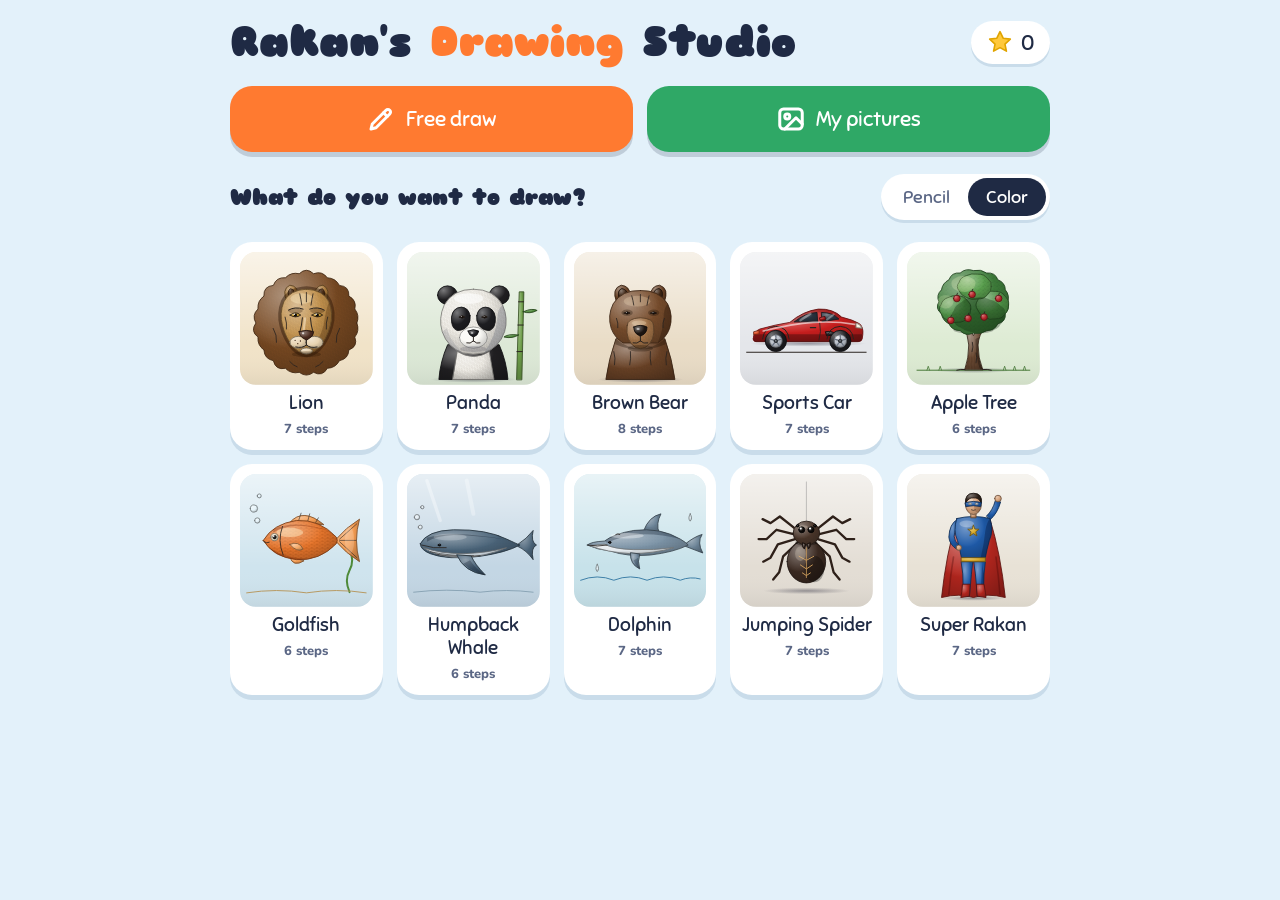
==== commit 5fa85849: "Realistic redraw of all 10 lessons; Pencil (grey) and Color modes Co-Authored-By: Claude Opus 5.5 <n" ====
--- a/index.html
+++ b/index.html
@@ -115,6 +115,10 @@
 .c-paper{background:var(--paper);color:var(--ink)}
 .sheet .cancel{font-weight:800;color:var(--ink-soft);padding:8px}
 
+.mode-row{display:flex;align-items:center;justify-content:space-between;gap:12px;flex-wrap:wrap}
+.mode{display:flex;background:var(--paper);border-radius:999px;padding:4px;box-shadow:0 3px 0 var(--line)}
+.mode button{font-family:var(--display);font-size:18px;padding:8px 18px;border-radius:999px;color:var(--ink-soft)}
+.mode button.on{background:var(--ink);color:#fff}
 /* GALLERY */
 .gal-grid{display:grid;grid-template-columns:repeat(auto-fill,minmax(140px,1fr));gap:14px}
 .pic{position:relative;background:var(--paper);border-radius:18px;padding:8px;box-shadow:0 4px 0 var(--line)}
@@ -138,7 +142,8 @@
         <button class="big free" id="goFree"><svg viewBox="0 0 24 24" fill="none" stroke="currentColor" stroke-width="2.4" stroke-linecap="round" stroke-linejoin="round"><path d="M4 20l4-1L19 8a2.1 2.1 0 0 0-3-3L5 16z"/><path d="M14 7l3 3"/></svg>Free draw</button>
         <button class="big gal" id="goGal"><svg viewBox="0 0 24 24" fill="none" stroke="currentColor" stroke-width="2.4" stroke-linecap="round" stroke-linejoin="round"><rect x="3" y="4" width="18" height="16" rx="3"/><circle cx="9" cy="10" r="2"/><path d="M21 16l-5-5-9 9"/></svg>My pictures</button>
       </div>
-      <h2>What do you want to draw?</h2>
+      <div class="mode-row"><h2>What do you want to draw?</h2>
+        <div class="mode" role="group" aria-label="Drawing style"><button id="mPencil">Pencil</button><button id="mColor">Color</button></div></div>
       <div class="grid" id="lessonGrid"></div>
     </div>
   </section>
@@ -231,108 +236,173 @@
 const eye=(cx,cy,r,z)=>[{d:circ(cx,cy,r),f:INK,z:z||9},{d:circ(cx+r*.35,cy-r*.38,r*.36),f:'#fff',w:0,z:(z||9)+.1,t:0}];
 const blush=(cx,cy,r)=>({d:circ(cx,cy,r),f:'#F7A1A1',w:0,z:8,t:0});
 
-/* ---------- LESSONS ---------- */
+/* ---------- LESSONS (realistic) ---------- */
+/* extra helpers for realistic lessons */
+const mirror=d=>d.replace(/(-?\d+\.?\d*)[ ,]+(-?\d+\.?\d*)/g,(m,x,y)=>`${+(400-x).toFixed(1)} ${y}`);
+const rEye=(cx,cy,rx,ry,iris,z)=>{z=z||9;return[{d:`M${cx-rx} ${cy} Q${cx} ${cy-ry*1.7} ${cx+rx} ${cy} Q${cx} ${cy+ry*1.4} ${cx-rx} ${cy} Z`,f:iris,z,w:2.5,s:'#1B1410'},{d:circ(cx,cy,ry*.62),f:'#0E0B09',z:z+.1,w:0,t:0},{d:circ(cx-rx*.22,cy-ry*.32,ry*.26),f:'#FFFFFF',w:0,z:z+.2,t:0}]};
+const tufts=(cx,cy,rx,ry,n,amp)=>{let s=`M${cx+rx} ${cy}`;for(let i=0;i<n;i++){const a1=(i+.5)/n*2*Math.PI,a2=(i+1)/n*2*Math.PI,k=1+amp*(.55+.45*((i*5)%3)/2);s+=` Q${(cx+rx*k*Math.cos(a1)).toFixed(1)} ${(cy+ry*k*Math.sin(a1)).toFixed(1)} ${(cx+rx*Math.cos(a2)).toFixed(1)} ${(cy+ry*Math.sin(a2)).toFixed(1)}`}return s+' Z'};
+const spokes=(cx,cy,r)=>[0,1,2,3,4].map(i=>{const a=-Math.PI/2+i*2*Math.PI/5;return{d:`M${cx} ${cy} L${(cx+r*Math.cos(a)).toFixed(1)} ${(cy+r*Math.sin(a)).toFixed(1)}`,w:4,s:'#6E7684',z:4.2,t:0}});
+const both=(p)=>[p,Object.assign({},p,{d:mirror(p.d)})];
+
+const LION_FACE='M200 112 Q250 114 268 150 Q282 185 272 222 Q262 262 236 290 Q220 306 200 308 Q180 306 164 290 Q138 262 128 222 Q118 185 132 150 Q150 114 200 112 Z';
+const PANDA_HEAD='M200 112 Q262 112 288 160 Q306 200 294 240 Q278 288 232 304 Q200 312 168 304 Q122 288 106 240 Q94 200 112 160 Q138 112 200 112 Z';
+const BEAR_HEAD='M200 116 Q256 114 282 156 Q300 192 288 230 Q278 258 252 274 L148 274 Q122 258 112 230 Q100 192 118 156 Q144 114 200 116 Z';
+const CAR_BODY='M40 262 Q40 240 60 232 Q110 218 150 212 Q190 178 236 172 Q280 170 306 196 Q340 204 360 216 Q372 226 370 248 L368 262 Q366 270 356 270 L48 270 Q40 270 40 262 Z';
+
 const LESSONS=[
-{id:'lion',name:'Brave Lion',bg:'#FFE6B0',tex:{fur:[0,1,2]},cast:[200,346,120,12],steps:[
- {say:'Draw the face',talk:"Hello Rakan! Today we will draw a brave lion. First, draw the face. Make a big round shape, like an egg lying down.",parts:[{d:ell(200,210,78,72),f:'#F9C762',z:3}]},
- {say:'Draw the fluffy mane',talk:"Now the lion's fluffy mane. Draw bumpy waves all around the face. Bump, bump, bump, all the way around!",parts:[{d:wavy(200,212,124,14,24),f:'#D9822B',z:0}]},
- {say:'Add two round ears',talk:"Lions have little round ears. Draw two small circles on top of the face, one on each side.",parts:[{d:circ(140,150,21),f:'#F9C762',z:1},{d:circ(140,150,10),f:'#E8A04A',z:1.1},{d:circ(260,150,21),f:'#F9C762',z:1},{d:circ(260,150,10),f:'#E8A04A',z:1.1}]},
- {say:'Draw the eyes',talk:"Now the eyes. Draw two dots, and color them in. Then add two curvy eyebrows on top. He looks brave!",parts:[...eye(170,200,11),...eye(230,200,11),{d:'M154 179 Q170 170 186 179',w:5,z:9},{d:'M214 179 Q230 170 246 179',w:5,z:9}]},
- {say:'Draw the cheeks and nose',talk:"Draw two puffy cheeks below the eyes, like two little clouds. Then draw a nose on top, like a triangle with round corners.",parts:[{d:ell(184,246,24,18),f:'#FFE7B8',z:4},{d:ell(216,246,24,18),f:'#FFE7B8',z:4},{d:'M184 226 Q200 216 216 226 Q209 241 200 243 Q191 241 184 226 Z',f:'#8B4A2B',z:5}]},
- {say:'Add the mouth and dots',talk:"Draw a short line down from the nose, and a little smile. Then put tiny dots on the cheeks, where the whiskers grow.",parts:[{d:'M200 243 L200 256',w:5,z:6},{d:'M187 266 Q200 275 213 266',w:5,z:6},{d:circ(176,244,2.5),f:INK,w:0,z:6,t:0},{d:circ(186,252,2.5),f:INK,w:0,z:6,t:0},{d:circ(224,244,2.5),f:INK,w:0,z:6,t:0},{d:circ(214,252,2.5),f:INK,w:0,z:6,t:0},blush(150,232,9),blush(250,232,9)]},
- {say:'Add hair lines to the mane',talk:"Let's make the mane look furry. Draw little curvy lines inside the mane, here and there.",parts:[{d:'M98 196 Q112 208 106 228',w:4,z:2},{d:'M302 196 Q288 208 294 228',w:4,z:2},{d:'M118 276 Q134 280 138 296',w:4,z:2},{d:'M282 276 Q266 280 262 296',w:4,z:2},{d:'M184 104 Q200 112 216 104',w:4,z:2},{d:'M188 300 Q200 312 212 300',w:4,z:2}]},
- {say:'Draw the grass',talk:"Last step! Draw wavy green grass under the lion, and a little flower. Great job, you drew a lion!",parts:[{d:'M30 360 Q75 344 120 360 Q165 344 210 360 Q255 344 300 360 Q340 346 372 360',w:5,s:'#3E9B4F',z:-1},{d:circ(330,330,8),f:'#FF7BB5',z:-1},{d:'M330 338 L330 356',w:4,s:'#3E9B4F',z:-1.1}]}
+{id:'lion',name:'Lion',bg:'#F1E3C8',tex:{fur:[0,1,2,6]},steps:[
+ {say:'Draw the head shape',talk:"Hello Rakan! Today we will draw a real lion. First, the head. Start at the top, go wide for the cheeks, and get narrow at the chin, like a big shield.",parts:[{d:LION_FACE,f:'#C8964F',z:3}]},
+ {say:'Draw the big mane',talk:"Now the mane. It's the long hair around the head. Draw a big bumpy shape all around the face. Make it big, lions have lots of hair!",parts:[{d:tufts(200,214,152,150,22,.13),f:'#7A4A22',z:0}]},
+ {say:'Draw the ears',talk:"Draw two round ears on top of the head, half hiding in the mane. Then a darker shape inside each ear.",parts:[...both({d:'M142 152 Q124 112 150 100 Q176 102 176 132 Z',f:'#B07E3E',z:1}),...both({d:'M149 142 Q140 117 152 111 Q166 112 166 131 Z',f:'#5E3A1E',z:1.1})]},
+ {say:'Draw the eyes',talk:"Lion eyes are shaped like almonds, and they are golden. Draw them a little apart, with a dark circle in the middle. Then a line above each eye for the brow.",parts:[...rEye(167,190,16,8,'#C99A2E'),...rEye(233,190,16,8,'#C99A2E'),...both({d:'M146 175 Q166 163 190 172',w:3,z:9})]},
+ {say:'Draw the nose',talk:"Now the nose. Draw two long lines going down from between the eyes. At the bottom, draw a wide nose, like an upside down triangle with round corners.",parts:[...both({d:'M188 198 Q186 222 181 238',w:3,z:4}),{d:'M178 240 Q200 232 222 240 Q222 254 206 262 L200 266 L194 262 Q178 254 178 240 Z',f:'#4A2A1E',z:5}]},
+ {say:'Draw the muzzle and mouth',talk:"Under the nose, draw two puffy round shapes. That's where the whiskers grow. Then a line down from the nose and the mouth curving out on both sides.",parts:[{d:ell(176,272,26,18),f:'#E8D3B0',z:4},{d:ell(224,272,26,18),f:'#E8D3B0',z:4},{d:ell(200,298,18,9),f:'#E8D3B0',z:3.9},{d:'M200 266 L200 280',w:3,z:6},...both({d:'M200 280 Q188 291 168 286',w:3,z:6}),...[[166,266],[174,276],[182,268]].flatMap(([x,y])=>both({d:circ(x,y,2),f:'#3A2214',w:0,z:6,t:0}))]},
+ {say:'Add the fur lines',talk:"Last drawing step! Draw short lines on the forehead and on the cheeks, going down like hair. This makes the fur look real.",parts:[{d:'M200 122 L200 150',w:2.5,z:4},...both({d:'M180 126 Q184 144 186 160',w:2.5,z:4}),...both({d:'M136 196 Q142 214 140 232',w:2.5,z:4}),...both({d:'M100 230 Q112 250 110 272',w:2.5,z:2}),...both({d:'M150 330 Q160 342 172 346',w:2.5,z:2})]}
+],shade:[
+ {d:LION_FACE,f:'none',s:'rgba(40,20,5,.45)',w:18,z:2.9,stage:2},
+ {d:'M268 150 Q282 185 272 222 Q262 262 236 290 Q220 306 200 308 Q240 270 252 220 Q258 175 268 150 Z',f:'rgba(70,35,5,.3)',z:3.5,stage:2},
+ {d:ell(167,177,22,8),f:'rgba(40,20,5,.28)',z:3.6,stage:2},{d:ell(233,177,22,8),f:'rgba(40,20,5,.28)',z:3.6,stage:2},
+ {d:ell(200,308,44,9),f:'rgba(40,20,5,.3)',z:3.95,stage:2},
+ {d:ell(186,140,34,16),f:'rgba(255,240,200,.35)',z:3.6,stage:3},
+ {d:'M196 200 L192 234',f:'none',s:'rgba(255,240,210,.5)',w:7,z:3.7,stage:3},
+ {d:circ(190,245,3.5),f:'rgba(255,255,255,.7)',z:5.5,stage:3}
 ]},
-{id:'panda',name:'Panda',bg:'#D7EFD9',tex:{fur:[0,1]},cast:[200,316,100,12],steps:[
- {say:'Draw the big head',talk:"Let's draw a cute panda! First, draw a big round head, a little wider than it is tall.",parts:[{d:ell(200,215,98,88),f:'#FFFFFF',z:2}]},
- {say:'Draw the black ears',talk:"Now draw two round ears on top of the head. Panda ears are black, so color them in!",parts:[{d:circ(122,138,30),f:INK,z:1},{d:circ(278,138,30),f:INK,z:1}]},
- {say:'Draw the eye patches',talk:"Pandas have black patches around their eyes. Draw two shapes like big beans, leaning towards the nose.",parts:[{d:'M138 205 Q142 165 178 178 Q198 200 180 232 Q150 250 138 205 Z',f:INK,z:3},{d:'M262 205 Q258 165 222 178 Q202 200 220 232 Q250 250 262 205 Z',f:INK,z:3}]},
- {say:'Draw the shiny eyes',talk:"Inside each patch, draw a white circle for the eye, and a black dot in the middle. Shiny eyes!",parts:[{d:circ(168,205,11),f:'#fff',z:4},{d:circ(232,205,11),f:'#fff',z:4},...eye(170,207,5,5),...eye(230,207,5,5)]},
- {say:'Draw the nose and smile',talk:"Draw a little oval nose in the middle. Then a line down, and a smile that looks like the letter W.",parts:[{d:ell(200,246,16,11),f:INK,z:6},{d:circ(194,243,3),f:'#fff',w:0,z:6.1,t:0},{d:'M200 257 L200 267',w:5,z:6},{d:'M200 267 Q188 279 176 271',w:5,z:6},{d:'M200 267 Q212 279 224 271',w:5,z:6},blush(142,254,11),blush(258,254,11)]},
- {say:'Draw the bamboo',talk:"Pandas love bamboo! Draw a tall green stick next to the panda, with lines across it.",parts:[{d:'M318 352 L329 150 L344 150 L334 352 Z',f:'#7CC36A',z:0},{d:'M320 300 L336 300',w:4,z:0.1},{d:'M323 240 L339 240',w:4,z:0.1},{d:'M326 190 L341 190',w:4,z:0.1}]},
- {say:'Add the leaves',talk:"Now add some leaves on the bamboo. Make them pointy at the end, like little boats.",parts:[{d:'M340 200 Q372 180 388 194 Q362 208 340 200 Z',f:'#4FA34A',z:0.2},{d:'M332 262 Q300 252 288 264 Q314 274 332 262 Z',f:'#4FA34A',z:0.2},{d:'M343 160 Q360 132 380 136 Q366 158 343 160 Z',f:'#4FA34A',z:0.2}]}
+{id:'panda',name:'Panda',bg:'#DCE8D6',tex:{fur:[0,1,5]},cast:[200,384,130,10],steps:[
+ {say:'Draw the head',talk:"Let's draw a real panda! First, a big round head, a little wider at the cheeks.",parts:[{d:PANDA_HEAD,f:'#F2F0EA',z:2}]},
+ {say:'Draw the round ears',talk:"Draw two round ears on top of the head. Pandas have black ears. Shade them dark.",parts:[{d:ell(122,130,30,28),f:'#1E1E22',z:1},{d:ell(278,130,30,28),f:'#1E1E22',z:1}]},
+ {say:'Draw the eye patches',talk:"Now the black eye patches. They are shaped like tear drops, leaning down towards the outside. Make them big!",parts:[...both({d:'M190 192 Q186 168 164 166 Q138 168 134 196 Q132 228 150 236 Q172 238 184 220 Q192 208 190 192 Z',f:'#1E1E22',z:3})]},
+ {say:'Draw the small eyes',talk:"Panda eyes are small and dark brown. Draw a little oval inside each patch, near the top. Leave a tiny white dot for the shine.",parts:[...rEye(166,196,8,5,'#4A3626',4),...rEye(234,196,8,5,'#4A3626',4)]},
+ {say:'Draw the muzzle and nose',talk:"Draw a soft oval for the muzzle at the bottom of the face. Then a black nose on top, and the mouth under it.",parts:[{d:ell(200,258,42,32),f:'#FAF9F5',z:4,w:2},{d:'M184 238 Q200 230 216 238 Q214 252 200 256 Q186 252 184 238 Z',f:'#1E1E22',z:5},{d:'M200 256 L200 268',w:3,z:5},...both({d:'M200 268 Q190 278 180 274',w:3,z:5})]},
+ {say:'Draw the shoulders',talk:"Pandas have black shoulders and arms, and a white chest. Draw the shoulders going down from the head, wide at the bottom.",parts:[{d:'M122 280 Q100 330 96 384 L304 384 Q300 330 278 280 Z',f:'#1E1E22',z:0},{d:'M152 300 Q200 330 248 300 L262 384 L138 384 Z',f:'#F2F0EA',z:0.5}]},
+ {say:'Draw the bamboo',talk:"Last drawing step! Draw a green bamboo stick on the side, with rings on it, and long thin leaves.",parts:[{d:'M330 384 L338 120 L352 120 L346 384 Z',f:'#6E9E4A',z:0.6},{d:'M331 300 L347 300',w:3,z:0.7},{d:'M334 220 L350 220',w:3,z:0.7},{d:'M336 150 L351 150',w:3,z:0.7},{d:'M350 180 Q378 168 392 176 Q370 188 350 180 Z',f:'#4E8A3A',z:0.7},{d:'M336 250 Q304 246 292 256 Q318 262 336 250 Z',f:'#4E8A3A',z:2.5}]}
+],shade:[
+ {d:'M288 160 Q306 200 294 240 Q278 288 232 304 Q268 252 272 200 Q272 172 288 160 Z',f:'rgba(70,75,95,.25)',z:2.5,stage:2},
+ {d:ell(200,292,40,9),f:'rgba(40,40,60,.18)',z:4.5,stage:2},
+ {d:'M106 240 Q122 288 168 304 Q130 270 120 230 Z',f:'rgba(70,75,95,.15)',z:2.5,stage:2},
+ {d:ell(186,140,44,16),f:'rgba(255,255,255,.6)',z:2.6,stage:3},
+ {d:ell(196,244,4,3),f:'rgba(255,255,255,.6)',z:5.5,stage:3}
 ]},
-{id:'bear',name:'Teddy Bear',bg:'#F6DDBF',tex:{fur:[0,1,2]},cast:[200,348,84,9],steps:[
- {say:'Draw the round head',talk:"Let's draw a teddy bear! Start with a big round head. Go around, like drawing a ball.",parts:[{d:ell(200,220,96,88),f:'#B9783F',z:2}]},
- {say:'Draw the ears',talk:"Draw two round ears on top. Then draw a smaller circle inside each ear.",parts:[{d:circ(124,142,32),f:'#B9783F',z:1},{d:circ(124,142,16),f:'#E8B98A',z:1.1},{d:circ(276,142,32),f:'#B9783F',z:1},{d:circ(276,142,16),f:'#E8B98A',z:1.1}]},
- {say:'Draw the snout',talk:"Now draw the snout. It's an oval at the bottom of the face, like a little egg.",parts:[{d:ell(200,256,46,35),f:'#EBCB9F',z:3}]},
- {say:'Draw the eyes',talk:"Draw two eyes above the snout. Color them dark, and leave a tiny white spot so they sparkle!",parts:[...eye(164,205,11),...eye(236,205,11)]},
- {say:'Draw the nose',talk:"Draw the nose on top of the snout. It's like a round triangle, pointing down. Color it in.",parts:[{d:'M183 236 Q200 227 217 236 Q210 252 200 254 Q190 252 183 236 Z',f:INK,z:5},{d:circ(194,238,3.5),f:'#fff',w:0,z:5.1,t:0}]},
- {say:'Draw the smile',talk:"Draw a line down from the nose, then a happy smile. And two pink cheeks!",parts:[{d:'M200 254 L200 266',w:5,z:6},{d:'M200 266 Q189 278 177 270',w:5,z:6},{d:'M200 266 Q211 278 223 270',w:5,z:6},blush(140,250,11),blush(260,250,11)]},
- {say:'Add a bow tie',talk:"Let's give him a bow tie! Draw two triangles touching in the middle, and a small circle in the center.",parts:[{d:'M200 320 L160 298 L160 342 Z',f:'#E8423A',z:7},{d:'M200 320 L240 298 L240 342 Z',f:'#E8423A',z:7},{d:circ(200,320,10),f:'#C2302A',z:7.1}]},
- {say:'Add a fluffy tuft',talk:"Last step! Draw a little bumpy tuft of fur on top of the head. Your teddy bear is ready!",parts:[{d:'M186 136 Q192 120 200 134 Q207 118 214 136',w:5,z:6}]}
+{id:'bear',name:'Brown Bear',bg:'#E9DCC6',tex:{fur:[0,1,2,6]},cast:[200,384,130,10],steps:[
+ {say:'Draw the head',talk:"Let's draw a real brown bear! Draw a big, wide head. Round on top and flat at the bottom.",parts:[{d:BEAR_HEAD,f:'#7A4E2D',z:2}]},
+ {say:'Draw the ears',talk:"Bears have small round ears on top of the head. Draw one on each side, and a darker part inside.",parts:[...both({d:'M128 150 Q112 110 142 100 Q168 102 170 130 Z',f:'#6A4226',z:1}),...both({d:'M136 140 Q128 116 144 110 Q160 112 162 130 Z',f:'#3E2615',z:1.1})]},
+ {say:'Draw the long snout',talk:"Bears have a long snout. Draw a rounded shape in the middle of the face, going down past the bottom of the head.",parts:[{d:'M160 222 Q160 200 200 198 Q240 200 240 222 Q246 268 214 288 Q200 294 186 288 Q154 268 160 222 Z',f:'#A57549',z:3}]},
+ {say:'Draw the small eyes',talk:"Bear eyes are small and dark. Draw them high up, on each side of the snout.",parts:[...rEye(160,184,9,5,'#3A2414'),...rEye(240,184,9,5,'#3A2414')]},
+ {say:'Draw the big nose',talk:"Draw a big black nose at the top of the snout. It's wide on top and pointy at the bottom.",parts:[{d:'M180 226 Q200 216 220 226 Q220 244 205 251 L200 254 L195 251 Q180 244 180 226 Z',f:'#1E1612',z:5}]},
+ {say:'Draw the mouth',talk:"Draw a line down from the nose, then the mouth going out on each side.",parts:[{d:'M200 254 L200 268',w:3,z:5},...both({d:'M200 268 Q190 278 178 274',w:3,z:5})]},
+ {say:'Draw the strong shoulders',talk:"Bears are big and strong! Draw wide shoulders going down from the head.",parts:[{d:'M126 262 Q104 324 96 384 L304 384 Q296 324 274 262 Z',f:'#6A4226',z:0}]},
+ {say:'Add fur lines',talk:"Last drawing step! Draw short fur lines on the head and the shoulders, all going down.",parts:[{d:'M200 128 L200 150',w:2.5,z:4},...both({d:'M174 132 Q178 146 180 160',w:2.5,z:4}),...both({d:'M128 200 Q134 214 132 228',w:2.5,z:4}),...both({d:'M120 300 Q126 320 122 340',w:2.5,z:1}),...both({d:'M170 300 Q172 320 168 340',w:2.5,z:1})]}
+],shade:[
+ {d:'M282 156 Q300 192 288 230 Q278 258 252 274 Q270 230 270 196 Q270 170 282 156 Z',f:'rgba(30,15,5,.3)',z:2.5,stage:2},
+ {d:ell(160,183,17,10),f:'rgba(20,10,0,.3)',z:2.6,stage:2},{d:ell(240,183,17,10),f:'rgba(20,10,0,.3)',z:2.6,stage:2},
+ {d:ell(200,290,38,10),f:'rgba(20,10,0,.3)',z:3.5,stage:2},
+ {d:'M126 262 Q160 290 200 292 Q240 290 274 262 L276 278 Q200 310 124 278 Z',f:'rgba(20,10,0,.3)',z:0.5,stage:2},
+ {d:ell(190,148,40,16),f:'rgba(255,230,190,.25)',z:2.6,stage:3},
+ {d:ell(196,214,22,8),f:'rgba(255,235,200,.3)',z:3.5,stage:3},
+ {d:ell(193,232,5,3),f:'rgba(255,255,255,.6)',z:5.5,stage:3}
 ]},
-{id:'car',name:'Race Car',bg:'#FFD1CC',cast:[200,304,168,10],steps:[
- {say:'Draw the car body',talk:"Vroom vroom! Let's draw a race car. First, draw the car body. A long shape at the bottom, and a bump on top for the roof.",parts:[{d:'M50 262 L50 228 Q50 212 70 210 L128 206 L165 158 Q170 152 180 152 L262 152 Q272 152 278 158 L314 206 L338 210 Q352 214 352 232 L352 262 Q352 270 344 270 L58 270 Q50 270 50 262 Z',f:'#E8423A',z:1}]},
- {say:'Draw the windows',talk:"Now draw two windows in the roof. One on this side, and one on that side.",parts:[{d:'M146 204 L174 168 L210 168 L210 204 Z',f:'#BFE6FF',z:2},{d:'M226 168 L260 168 L290 204 L226 204 Z',f:'#BFE6FF',z:2},{d:'M184 176 L170 196',w:4,s:'#fff',z:2.1,t:0},{d:'M244 176 L234 194',w:4,s:'#fff',z:2.1,t:0}]},
- {say:'Draw two big wheels',talk:"Every car needs wheels! Draw two big circles at the bottom, and color them black.",parts:[{d:circ(122,272,34),f:INK,z:3},{d:circ(284,272,34),f:INK,z:3}]},
- {say:'Draw the shiny rims',talk:"Inside each wheel, draw a smaller grey circle. And a tiny dot in the middle.",parts:[{d:circ(122,272,16),f:'#D7DEE8',z:4},{d:circ(284,272,16),f:'#D7DEE8',z:4},{d:circ(122,272,5),f:INK,z:4.1},{d:circ(284,272,5),f:INK,z:4.1}]},
- {say:'Draw the doors',talk:"Draw a line down for the door, and two short lines for the door handles.",parts:[{d:'M218 212 L218 262',w:5,z:2},{d:'M196 224 L208 224',w:5,z:2},{d:'M232 224 L244 224',w:5,z:2}]},
- {say:'Draw the lights',talk:"Draw a yellow light at the front, so the car can see at night. And an orange light at the back.",parts:[{d:ell(342,228,8,11),f:'#FFE07A',z:2},{d:'M50 220 L64 220 L64 238 L50 238',f:'#FFB347',z:2}]},
- {say:'Add a racing number',talk:"Race cars have numbers! Draw a white circle on the side, and the number seven inside.",parts:[{d:circ(164,238,15),f:'#fff',z:2},{d:'M157 231 L171 231 L161 247',w:4,z:2.1}]},
- {say:'Draw the road and speed lines',talk:"Last step! Draw the road under the car, and speed lines behind it. Zoom! It's going so fast!",parts:[{d:'M24 308 L376 308',w:6,z:0},{d:'M18 196 L40 196',w:5,z:0},{d:'M10 224 L36 224',w:5,z:0},{d:'M18 252 L38 252',w:5,z:0}]}
+{id:'car',name:'Sports Car',bg:'#E4E6EA',cast:[205,276,175,9],steps:[
+ {say:'Draw the car body',talk:"Vroom! Let's draw a real sports car. Draw a long, low body. The roof is low and slopes down at the back, like a wave.",parts:[{d:CAR_BODY,f:'#C81E1E',z:1}]},
+ {say:'Draw the windows',talk:"Draw two windows in the roof. They follow the shape of the roof. Then a small side mirror.",parts:[{d:'M164 210 Q196 184 232 182 L234 210 Z',f:'#28323E',z:2},{d:'M246 182 Q280 182 298 202 L248 210 Z',f:'#28323E',z:2},{d:'M240 198 L256 194 L258 204 L242 206 Z',f:'#A8181A',z:2.2}]},
+ {say:'Draw the wheels',talk:"Draw two big wheels. Notice the front wheel is near the front, and the back wheel is near the back.",parts:[{d:circ(108,268,32),f:'#1B1B1F',z:3},{d:circ(302,268,32),f:'#1B1B1F',z:3}]},
+ {say:'Draw the rims',talk:"Inside each wheel, draw a silver circle for the rim. Then five lines from the middle, like a star.",parts:[{d:circ(108,268,19),f:'#B8BEC8',z:4},{d:circ(302,268,19),f:'#B8BEC8',z:4},...spokes(108,268,18),...spokes(302,268,18),{d:circ(108,268,5),f:'#4A4F57',z:4.3},{d:circ(302,268,5),f:'#4A4F57',z:4.3}]},
+ {say:'Draw the wheel arches and door',talk:"Draw curved lines over each wheel. Then a line for the door, and a small door handle.",parts:[{d:'M68 262 Q72 226 108 224 Q144 226 148 262',w:3,z:2.5},{d:'M262 262 Q266 226 302 224 Q338 226 342 262',w:3,z:2.5},{d:'M240 212 Q246 240 238 266',w:2.5,z:2.5},{d:'M212 228 L228 228',w:3.5,z:2.5}]},
+ {say:'Draw the lights',talk:"Draw a long headlight at the front, a red tail light at the back, and an air vent on the side.",parts:[{d:'M350 214 Q364 218 368 230 L350 228 Z',f:'#F4F1E1',z:2},{d:'M42 240 L58 236 L58 247 L42 249 Z',f:'#E3532A',z:2},{d:'M258 240 Q280 236 292 250 L262 252 Z',f:'#1B1B1F',z:2}]},
+ {say:'Draw the road',talk:"Last drawing step! Draw the road under the car. One long straight line.",parts:[{d:'M20 302 L380 302',w:3,z:0}]}
+],shade:[
+ {d:'M44 248 L368 248 L366 262 Q366 270 356 270 L48 270 Q40 270 42 262 Z',f:'rgba(0,0,0,.3)',z:1.5,stage:2},
+ {d:'M150 212 Q190 178 236 172 Q280 170 306 196 L300 200 Q276 180 236 182 Q196 186 160 214 Z',f:'rgba(0,0,0,.18)',z:1.6,stage:2},
+ {d:'M70 238 Q160 216 220 212 Q290 208 345 218',f:'none',s:'rgba(255,255,255,.6)',w:5,z:2.6,stage:3},
+ {d:'M182 206 L212 186',f:'none',s:'rgba(255,255,255,.35)',w:7,z:2.6,stage:3},
+ {d:'M262 204 L282 188',f:'none',s:'rgba(255,255,255,.3)',w:6,z:2.6,stage:3},
+ {d:ell(100,258,7,4),f:'rgba(255,255,255,.5)',z:4.4,stage:3},{d:ell(294,258,7,4),f:'rgba(255,255,255,.5)',z:4.4,stage:3}
 ]},
-{id:'tree',name:'Apple Tree',bg:'#D3F0C7',tex:{bark:[0],leaf:[1,2]},cast:[200,352,110,9],steps:[
- {say:'Draw the trunk',talk:"Let's draw an apple tree! First, draw the trunk. Two lines going up, a little wider at the bottom.",parts:[{d:'M180 345 Q186 290 184 236 L216 236 Q214 290 222 345 Z',f:'#9B6B43',z:1}]},
- {say:'Draw the fluffy leaves',talk:"Now draw the leaves on top. Make a big fluffy cloud shape, bumpy all around.",parts:[{d:wavy(200,158,100,10,26),f:'#4CB05E',z:2}]},
- {say:'Add lighter leaves',talk:"Draw two smaller bumpy clouds inside the big one. This makes the tree look fluffy and soft.",parts:[{d:wavy(158,178,40,7,10),f:'#62C473',z:3},{d:wavy(244,136,40,7,10),f:'#62C473',z:3}]},
- {say:'Draw the red apples',talk:"Time for apples! Draw little circles all over the leaves. Color them red. Yummy!",parts:[{d:circ(152,130,13),f:'#E8423A',z:4},{d:circ(232,196,13),f:'#E8423A',z:4},{d:circ(205,104,13),f:'#E8423A',z:4},{d:circ(276,160,13),f:'#E8423A',z:4},{d:circ(140,214,13),f:'#E8423A',z:4},{d:circ(148,126,3.5),f:'#fff',w:0,z:4.1,t:0},{d:circ(228,192,3.5),f:'#fff',w:0,z:4.1,t:0},{d:circ(201,100,3.5),f:'#fff',w:0,z:4.1,t:0},{d:circ(272,156,3.5),f:'#fff',w:0,z:4.1,t:0},{d:circ(136,210,3.5),f:'#fff',w:0,z:4.1,t:0}]},
- {say:'Add lines to the trunk',talk:"Draw a few wiggly lines on the trunk, and a little hole. Maybe a squirrel lives there!",parts:[{d:'M194 302 Q199 290 195 278',w:4,z:1.1},{d:'M209 326 Q213 314 209 302',w:4,z:1.1},{d:ell(206,262,7,9),f:INK,z:1.1}]},
- {say:'Draw the grass',talk:"Draw a line for the ground, and some pointy grass. Spiky, spiky!",parts:[{d:'M30 352 L370 352',w:5,s:'#3E9B4F',z:0},{d:'M60 352 L67 336 L74 352',w:4,s:'#3E9B4F',z:0},{d:'M300 352 L307 336 L314 352',w:4,s:'#3E9B4F',z:0},{d:'M110 352 L116 340 L122 352',w:4,s:'#3E9B4F',z:0}]},
- {say:'Add the sun and a bird',talk:"Last step! Draw a sun in the sky and a little bird flying. Your tree is so pretty!",parts:[{d:circ(345,52,24),f:'#FFC93C',z:0},{d:'M64 70 Q76 58 88 70 Q100 58 112 70',w:5,z:0}]}
+{id:'tree',name:'Apple Tree',bg:'#DDEBD3',tex:{bark:[0],leaf:[1,2]},cast:[200,356,120,9],steps:[
+ {say:'Draw the trunk',talk:"Let's draw a real apple tree! Draw the trunk. It's wide at the bottom, gets thinner, and splits into two branches at the top.",parts:[{d:'M174 354 Q186 320 186 280 Q184 250 170 226 L184 222 Q196 242 200 252 Q206 236 222 220 L234 228 Q216 250 214 280 Q214 320 228 354 Z',f:'#6B4A33',z:1}]},
+ {say:'Draw the big leafy top',talk:"Now draw the leaves. Make a big bumpy cloud shape on top of the trunk. Real trees are not perfect circles, so make it bumpy everywhere!",parts:[{d:tufts(200,150,104,94,16,.14),f:'#3E7D3A',z:2}]},
+ {say:'Draw leaf clusters',talk:"Inside the big shape, draw three smaller bumpy clouds. These are bunches of leaves catching the sun.",parts:[{d:tufts(146,172,46,40,9,.16),f:'#4C8F44',z:3},{d:tufts(258,160,48,42,9,.16),f:'#4C8F44',z:3},{d:tufts(204,104,50,38,9,.16),f:'#5AA04E',z:3}]},
+ {say:'Draw the apples',talk:"Draw small round apples here and there in the leaves. Add a tiny stick on top of each one.",parts:[[150,140],[232,196],[196,128],[276,140],[132,206],[184,200]].flatMap(([x,y])=>[{d:circ(x,y,10),f:'#B8262A',z:4},{d:`M${x} ${y-10} L${x+2} ${y-16}`,w:2.5,z:4.1,t:0}])},
+ {say:'Draw the bark and roots',talk:"Draw wiggly lines on the trunk for the bark, and roots spreading at the bottom.",parts:[{d:'M196 300 Q201 286 197 272',w:2.5,z:1.2},{d:'M208 334 Q212 318 208 304',w:2.5,z:1.2},{d:'M174 354 Q162 352 150 356',w:3,z:1.2},{d:'M228 354 Q242 352 254 356',w:3,z:1.2}]},
+ {say:'Draw the grass',talk:"Last drawing step! Draw the ground and some grass with short pointy lines.",parts:[{d:'M30 356 L370 356',w:3,s:'#4A7A3A',z:0},...[60,96,290,320,350].map(x=>({d:`M${x} 356 L${x+4} 344 L${x+8} 356`,w:2.5,s:'#4A7A3A',z:0}))]}
+],shade:[
+ {d:tufts(216,190,78,52,11,.14),f:'rgba(10,40,10,.32)',z:3.5,stage:2},
+ {d:'M206 262 Q206 320 220 354 L228 354 Q214 320 214 280 Q214 266 218 256 Z',f:'rgba(0,0,0,.3)',z:1.3,stage:2},
+ {d:ell(200,236,60,10),f:'rgba(0,0,0,.25)',z:1.3,stage:2},
+ {d:tufts(170,96,36,24,8,.14),f:'rgba(255,255,200,.22)',z:3.6,stage:3},
+ {d:tufts(116,150,24,20,7,.14),f:'rgba(255,255,200,.18)',z:3.6,stage:3}
 ]},
-{id:'fish',name:'Little Fish',bg:'#BFE6FF',tex:{scale:[0]},steps:[
- {say:'Draw the fish body',talk:"Let's draw a fish! Draw a shape like a lemon lying on its side. Pointy at both ends.",parts:[{d:'M80 200 Q170 100 280 200 Q170 300 80 200 Z',f:'#FF9F43',z:2}]},
- {say:'Draw the tail',talk:"Now draw the tail at the back. It looks like a triangle with a curvy end.",parts:[{d:'M275 200 L345 140 Q330 200 345 260 Z',f:'#FF7A30',z:1}]},
- {say:'Draw the fins',talk:"Fish have fins to swim. Draw one on top, one on the bottom, and a little one on the side.",parts:[{d:'M150 145 Q185 82 246 152 Z',f:'#FF7A30',z:1},{d:'M168 254 Q190 302 222 258 Z',f:'#FF7A30',z:1},{d:'M168 206 Q196 188 206 216 Q190 232 168 206 Z',f:'#FF7A30',z:3}]},
- {say:'Draw the big eye',talk:"Draw a big round eye near the front. White circle first, then a black dot inside.",parts:[{d:circ(128,190,15),f:'#fff',z:3},...eye(131,192,8,4)]},
- {say:'Draw the stripes',talk:"Draw two curvy stripes on the body, like the letter C going the other way.",parts:[{d:'M214 152 Q232 200 214 248',w:7,s:'#fff',z:2.5},{d:'M246 172 Q258 200 246 228',w:7,s:'#fff',z:2.5}]},
- {say:'Draw the mouth and scales',talk:"Draw a tiny smile at the front. Then add little curves on the body for scales.",parts:[{d:'M90 206 Q99 214 108 208',w:4,z:3},{d:'M160 168 Q168 176 176 168',w:4,z:2.6},{d:'M164 228 Q172 236 180 228',w:4,z:2.6},{d:'M186 196 Q194 204 202 196',w:4,z:2.6}]},
- {say:'Add the sea',talk:"Last step! Draw bubbles going up, some seaweed, and wavy sand at the bottom. Splash!",parts:[{d:circ(52,140,10),f:'#E6F6FF',z:0},{d:circ(40,98,14),f:'#E6F6FF',z:0},{d:circ(62,58,8),f:'#E6F6FF',z:0},{d:'M330 352 Q314 322 330 292 Q346 262 330 232',w:7,s:'#2FA866',z:0},{d:'M20 356 Q110 340 200 356 Q290 340 380 356',w:5,s:'#D8A657',z:0}]}
+{id:'fish',name:'Goldfish',bg:'#CFE4EE',tex:{scale:[0]},steps:[
+ {say:'Draw the fish body',talk:"Let's draw a real goldfish! Draw the body. It's round at the front and thinner at the back, like a teardrop on its side.",parts:[{d:'M70 200 Q100 150 170 140 Q240 136 290 190 Q296 200 290 210 Q240 262 170 258 Q100 250 70 200 Z',f:'#E8762C',z:2}]},
+ {say:'Draw the flowing tail',talk:"Goldfish have a big flowing tail. Draw it at the back, wide like a fan, with a dip in the middle.",parts:[{d:'M286 200 Q320 160 360 136 Q342 200 360 264 Q320 240 286 200 Z',f:'#F29A50',z:1}]},
+ {say:'Draw the fins',talk:"Draw a fin on top of the back, a small fin underneath, and a fin on the side, behind the head.",parts:[{d:'M150 146 Q190 100 252 152 Z',f:'#F29A50',z:1},{d:'M150 250 Q160 282 192 262 Z',f:'#F29A50',z:1},{d:'M150 212 Q178 200 190 226 Q172 238 150 212 Z',f:'#F5A866',z:3}]},
+ {say:'Draw the eye and mouth',talk:"Draw a round eye near the front, a small mouth at the tip, and a curved line behind the eye. That's the gill, where the fish breathes!",parts:[{d:circ(104,190,11),f:'#F2E6C9',z:3},{d:circ(104,190,6.5),f:'#141414',z:3.1,w:0},{d:circ(101,187,2.4),f:'#fff',z:3.2,w:0,t:0},{d:'M72 204 Q80 210 88 206',w:2.5,z:3},{d:'M128 158 Q112 200 130 244',w:2.5,z:3}]},
+ {say:'Draw the fin lines',talk:"Fins have thin lines in them. Draw straight lines in the tail and the top fin, spreading out like a fan.",parts:[{d:'M300 196 L352 150',w:1.8,z:1.1},{d:'M300 204 L352 252',w:1.8,z:1.1},{d:'M300 200 L350 200',w:1.8,z:1.1},{d:'M176 142 L184 118',w:1.8,z:1.1},{d:'M204 142 L210 120',w:1.8,z:1.1},{d:'M228 146 L236 132',w:1.8,z:1.1}]},
+ {say:'Draw the water plants',talk:"Last drawing step! Draw bubbles going up, a long water plant, and the sandy bottom.",parts:[{d:circ(52,140,8),f:'#E6F4FA',z:0},{d:circ(42,104,11),f:'#E6F4FA',z:0},{d:circ(58,66,6),f:'#E6F4FA',z:0},{d:'M330 356 Q314 320 330 290 Q346 260 330 228',w:6,s:'#4E8A3A',z:0},{d:'M20 358 Q110 344 200 358 Q290 344 380 358',w:3,s:'#B89A62',z:0}]}
+],shade:[
+ {d:'M100 166 Q170 136 270 172 Q210 156 170 156 Q130 158 100 176 Z',f:'rgba(110,30,0,.3)',z:2.5,stage:2},
+ {d:'M90 224 Q140 254 200 256 Q250 252 284 212 Q240 262 170 258 Q110 252 90 224 Z',f:'rgba(110,30,0,.25)',z:2.5,stage:2},
+ {d:ell(150,176,40,14),f:'rgba(255,240,200,.45)',z:2.6,stage:3},
+ {d:ell(330,200,14,40),f:'rgba(255,255,255,.18)',z:1.2,stage:3}
 ]},
-{id:'whale',name:'Big Whale',bg:'#BCD9F5',tex:{skin:[0,2]},steps:[
- {say:'Draw the whale body',talk:"Let's draw a big whale! Draw a big round shape, like a giant jelly bean.",parts:[{d:'M70 228 Q70 140 190 140 Q300 140 312 218 Q300 290 180 290 Q70 290 70 228 Z',f:'#3F7FD6',z:2}]},
- {say:'Draw the tummy',talk:"Now draw the tummy. A curved line along the bottom of the body. Whale tummies are light!",parts:[{d:'M84 246 Q110 290 190 290 Q262 290 302 244 Q246 268 186 268 Q124 268 84 246 Z',f:'#D7ECFF',z:3}]},
- {say:'Draw the tail',talk:"Draw the tail at the back. It goes up, and splits into two ends, like a heart.",parts:[{d:'M300 225 Q330 205 340 165 L362 196 L388 176 Q380 232 312 250 Z',f:'#3F7FD6',z:1}]},
- {say:'Draw the eye and smile',talk:"Draw a shiny eye at the front, and a long, happy smile.",parts:[...eye(128,210,9),{d:'M86 236 Q130 258 178 244',w:5,z:4}]},
- {say:'Draw the fin',talk:"Draw a little flipper on the side, like a small wing.",parts:[{d:'M186 270 Q200 312 236 300 Q222 286 220 270 Z',f:'#2E66B8',z:4}]},
- {say:'Add tummy lines',talk:"Draw short lines on the tummy, one, two, three, four!",parts:[{d:'M130 270 L134 284',w:4,z:4},{d:'M160 273 L162 287',w:4,z:4},{d:'M190 274 L190 288',w:4,z:4},{d:'M220 272 L218 286',w:4,z:4}]},
- {say:'Draw the water spout',talk:"Whales blow water from their heads! Draw a line going up, and two curls at the top.",parts:[{d:'M160 140 L160 104',w:6,s:'#6EC1FF',z:0},{d:'M160 104 Q138 76 120 90',w:6,s:'#6EC1FF',z:0},{d:'M160 104 Q182 76 200 90',w:6,s:'#6EC1FF',z:0},{d:circ(116,98,6),f:'#BFE6FF',z:0},{d:circ(204,98,6),f:'#BFE6FF',z:0}]},
- {say:'Draw the waves',talk:"Last step! Draw wavy water under the whale. Up and down, up and down. Splash!",parts:[{d:'M20 330 Q60 310 100 330 Q140 310 180 330 Q220 310 260 330 Q300 310 340 330 Q368 316 386 326',w:5,s:'#2C8CE8',z:5}]}
+{id:'whale',name:'Humpback Whale',bg:'#C3D6E4',tex:{skin:[0,3]},steps:[
+ {say:'Draw the long body',talk:"Let's draw a real whale! Whales are long. Draw a long body, round at the front and thin at the back.",parts:[{d:'M40 210 Q60 170 140 168 Q240 166 300 196 Q330 210 340 214 Q300 236 220 248 Q120 260 70 240 Q40 228 40 210 Z',f:'#4A6378',z:2}]},
+ {say:'Draw the belly with lines',talk:"Draw the light belly under the body. Whales have long lines on their belly. Draw a few long curved lines there.",parts:[{d:'M50 222 Q90 252 170 252 Q240 248 300 222 Q240 238 170 240 Q100 240 50 222 Z',f:'#C9D3DA',z:3},{d:'M70 234 Q130 248 200 246',w:1.8,z:3.1},{d:'M90 242 Q150 252 220 246',w:1.8,z:3.1}]},
+ {say:'Draw the tail',talk:"Draw the tail at the end. It has two wide flat parts, one going up and one going down.",parts:[{d:'M334 212 Q360 196 380 170 Q372 205 390 214 Q372 222 380 258 Q360 230 334 218 Z',f:'#4A6378',z:1}]},
+ {say:'Draw the long flipper',talk:"Humpback whales have very long flippers, like wings! Draw one under the body. And a small bump on the back.",parts:[{d:'M150 244 Q172 296 236 304 Q204 272 194 248 Z',f:'#4A6378',z:4},{d:'M262 190 Q272 178 286 194 Z',f:'#4A6378',z:1.5}]},
+ {say:'Draw the eye and mouth',talk:"Draw a small eye near the corner of the mouth, and a long mouth line along the head.",parts:[{d:ell(98,214,4,3),f:'#0E0E10',z:4},{d:'M44 214 Q80 226 118 222',w:2.5,z:4}]},
+ {say:'Draw the ocean',talk:"Last drawing step! Draw bubbles, and light rays coming down from the top of the ocean.",parts:[{d:'M60 20 L100 140',w:10,s:'rgba(255,255,255,.35)',z:0,t:0},{d:'M180 20 L200 120',w:12,s:'rgba(255,255,255,.3)',z:0,t:0},{d:circ(40,160,6),f:'#E4EEF4',z:0},{d:circ(30,130,8),f:'#E4EEF4',z:0},{d:circ(46,100,5),f:'#E4EEF4',z:0},{d:'M20 356 Q120 344 220 356 Q300 346 380 356',w:3,s:'#8BA5B6',z:0}]}
+],shade:[
+ {d:'M60 192 Q140 168 300 198 Q200 184 140 184 Q90 186 60 204 Z',f:'rgba(0,10,25,.3)',z:2.5,stage:2},
+ {d:'M170 270 Q200 296 236 304 Q206 286 190 260 Z',f:'rgba(0,10,25,.25)',z:4.5,stage:2},
+ {d:ell(130,190,50,10),f:'rgba(255,255,255,.22)',z:2.6,stage:3}
 ]},
-{id:'dolphin',name:'Happy Dolphin',bg:'#C3ECF2',tex:{skin:[0,2,3,4]},steps:[
- {say:'Draw the dolphin body',talk:"Let's draw a happy dolphin! Draw a long, round body with a little round nose at the front.",parts:[{d:'M58 224 Q60 210 92 212 Q104 196 120 186 Q160 162 230 165 Q300 172 334 220 Q290 256 210 256 Q150 256 108 238 Q72 240 58 224 Z',f:'#6FA8DC',z:2}]},
- {say:'Draw the tummy',talk:"Draw the tummy under the body. A long curvy line from the nose to the back.",parts:[{d:'M108 238 Q150 256 210 256 Q262 256 300 236 Q248 244 200 241 Q146 239 112 228 Z',f:'#E3F2FF',z:3}]},
- {say:'Draw the back fin',talk:"Dolphins have a fin on their back. Draw a shape like a shark fin, curving back.",parts:[{d:'M196 168 Q212 122 248 116 Q234 146 246 172 Z',f:'#5A93C9',z:1}]},
- {say:'Draw the tail',talk:"Draw the tail at the back. It has two pointy ends, one up and one down.",parts:[{d:'M328 218 L374 182 Q362 216 380 258 Z',f:'#5A93C9',z:1}]},
- {say:'Draw the flipper',talk:"Draw a little flipper under the body. It helps the dolphin swim.",parts:[{d:'M190 250 Q192 288 226 294 Q214 272 222 252 Z',f:'#5A93C9',z:4}]},
- {say:'Draw the eye and smile',talk:"Draw a shiny eye, a big smile, and a little blow hole on top of the head.",parts:[...eye(130,204,7),{d:'M70 226 Q92 236 120 226',w:4,z:4},{d:'M158 176 Q164 170 170 176',w:4,z:4}]},
- {say:'Draw the water',talk:"Last step! Draw the waves and some water drops. Your dolphin is jumping! Wheee!",parts:[{d:'M30 318 Q75 298 120 318 Q165 298 210 318 Q255 298 300 318 Q340 300 372 316',w:5,s:'#2C8CE8',z:0},{d:'M64 270 Q56 284 64 292 Q72 284 64 270 Z',f:'#BFE6FF',z:0},{d:'M346 120 Q338 134 346 142 Q354 134 346 120 Z',f:'#BFE6FF',z:0},{d:'M80 120 Q72 134 80 142 Q88 134 80 120 Z',f:'#BFE6FF',z:0}]}
+{id:'dolphin',name:'Dolphin',bg:'#C7E2EA',tex:{skin:[0,2,3,4]},steps:[
+ {say:'Draw the dolphin body',talk:"Let's draw a real dolphin! Draw a long smooth body with a long thin nose at the front. Dolphins are shaped like a torpedo.",parts:[{d:'M40 214 Q50 204 92 202 Q120 180 180 170 Q260 160 320 196 Q340 208 344 214 Q300 236 230 244 Q160 250 110 232 Q70 228 40 214 Z',f:'#7C93A6',z:2}]},
+ {say:'Draw the light belly',talk:"Draw the light grey belly under the body. It starts at the nose and goes to the tail.",parts:[{d:'M48 216 Q100 236 170 240 Q240 240 300 222 Q240 230 180 228 Q120 226 92 212 Z',f:'#E2E8EC',z:3}]},
+ {say:'Draw the back fin',talk:"Draw the fin on the back. It curves backwards, like a wave.",parts:[{d:'M210 170 Q226 128 262 120 Q246 150 256 176 Z',f:'#6C8396',z:1}]},
+ {say:'Draw the tail',talk:"Draw the tail at the back. It's flat and wide, with two pointy ends.",parts:[{d:'M336 210 Q364 188 386 182 Q370 206 388 238 Q362 228 336 218 Z',f:'#6C8396',z:1}]},
+ {say:'Draw the flipper',talk:"Draw a flipper under the body, pointing back.",parts:[{d:'M170 238 Q168 272 198 286 Q190 262 198 242 Z',f:'#6C8396',z:4}]},
+ {say:'Draw the eye and mouth',talk:"Draw a small eye behind the mouth, and a long mouth line on the nose. It looks like the dolphin is smiling!",parts:[{d:ell(108,206,4,3),f:'#0E0E10',z:4},{d:'M42 214 Q70 220 100 214',w:2.5,z:4},{d:'M126 182 Q132 178 138 182',w:2.5,z:4}]},
+ {say:'Draw the waves',talk:"Last drawing step! Draw the waves under the dolphin, and some water drops flying.",parts:[{d:'M20 320 Q70 300 120 320 Q170 300 220 320 Q270 300 320 320 Q350 308 380 316',w:3,s:'#3E7FA8',z:0},{d:'M70 272 Q62 286 70 294 Q78 286 70 272 Z',f:'#E4F2F8',z:0},{d:'M350 120 Q342 134 350 142 Q358 134 350 120 Z',f:'#E4F2F8',z:0}]}
+],shade:[
+ {d:'M92 202 Q120 180 180 170 Q260 160 320 196 Q260 180 200 182 Q140 186 100 208 Z',f:'rgba(10,25,40,.3)',z:2.5,stage:2},
+ {d:'M180 260 Q186 278 198 286 Q190 268 194 252 Z',f:'rgba(10,25,40,.25)',z:4.5,stage:2},
+ {d:ell(160,186,50,8),f:'rgba(255,255,255,.35)',z:2.6,stage:3}
 ]},
-{id:'spider',name:'Silly Spider',bg:'#E4D8F7',tex:{fur:[0,1]},cast:[200,352,120,10],steps:[
- {say:'Draw the big body',talk:"Let's draw a silly spider! First, a big round body, like a balloon.",parts:[{d:ell(200,242,62,56),f:'#5B3A8C',z:2}]},
- {say:'Draw the head',talk:"Draw a smaller circle on top of the body. That's the head!",parts:[{d:circ(200,160,38),f:'#6C4BA0',z:3}]},
- {say:'Draw eight legs',talk:"Spiders have eight legs! Draw four bendy legs on this side, and four on that side. Count with me: one, two, three, four!",parts:[{d:'M150 214 Q105 175 85 205',w:9,s:'#3E2766',z:1},{d:'M146 236 Q100 226 75 255',w:9,s:'#3E2766',z:1},{d:'M150 258 Q110 276 95 310',w:9,s:'#3E2766',z:1},{d:'M164 280 Q140 312 140 340',w:9,s:'#3E2766',z:1},{d:'M250 214 Q295 175 315 205',w:9,s:'#3E2766',z:1},{d:'M254 236 Q300 226 325 255',w:9,s:'#3E2766',z:1},{d:'M250 258 Q290 276 305 310',w:9,s:'#3E2766',z:1},{d:'M236 280 Q260 312 260 340',w:9,s:'#3E2766',z:1}]},
- {say:'Give it cute shoes',talk:"Ha ha! Let's give the spider shoes. Draw a little circle at the end of every leg.",parts:[[85,205],[75,255],[95,310],[140,340],[315,205],[325,255],[305,310],[260,340]].map(([x,y])=>({d:circ(x,y,9),f:'#FF7BB5',z:1.2}))},
- {say:'Draw the big eyes',talk:"Draw two big white eyes on the head, and black dots inside. Look, it's looking at you!",parts:[{d:circ(186,152,13),f:'#fff',z:4},{d:circ(214,152,13),f:'#fff',z:4},...eye(188,155,6,5),...eye(212,155,6,5)]},
- {say:'Draw the smile',talk:"Draw a big happy smile under the eyes. And two pink cheeks!",parts:[{d:'M184 176 Q200 192 216 176',w:5,z:5},blush(170,174,6),blush(230,174,6)]},
- {say:'Add spots',talk:"Draw some round spots on the body. Big ones and small ones!",parts:[{d:circ(178,230,11),f:'#8E6BCB',z:2.1},{d:circ(222,252,13),f:'#8E6BCB',z:2.1},{d:circ(194,272,7),f:'#8E6BCB',z:2.1}]},
- {say:'Draw the web',talk:"Last step! Draw a line going up, that's the spider's string. And a web in the corner. You did it!",parts:[{d:'M200 122 L200 30',w:4,z:0},{d:'M20 20 L126 20',w:3,s:'#8C97AE',z:0},{d:'M20 20 L20 126',w:3,s:'#8C97AE',z:0},{d:'M20 20 L100 100',w:3,s:'#8C97AE',z:0},{d:'M54 20 Q48 48 20 54',w:3,s:'#8C97AE',z:0},{d:'M92 20 Q80 80 20 92',w:3,s:'#8C97AE',z:0}]}
+{id:'spider',name:'Jumping Spider',bg:'#E3DDD4',tex:{fur:[0,1]},cast:[200,352,130,10],steps:[
+ {say:'Draw the front body',talk:"Let's draw a real jumping spider! Spiders have two body parts. First, draw the front part, a wide oval.",parts:[{d:ell(200,178,40,36),f:'#4A362B',z:3}]},
+ {say:'Draw the back body',talk:"Now the back part. It's bigger and round, like an egg, under the front part.",parts:[{d:ell(200,264,58,64),f:'#3B2A22',z:2}]},
+ {say:'Draw four legs on the left',talk:"Spiders have eight legs, four on each side. Each leg bends, like an elbow. Draw four bendy legs on this side. One, two, three, four!",parts:['M168 166 L120 128 L92 148 L68 136','M164 182 L110 168 L80 196 L56 196','M166 196 L114 212 L92 252 L70 264','M172 208 L130 248 L118 296 L100 318'].map(d=>({d,w:7,s:'#2E2019',z:1}))},
+ {say:'Draw four legs on the right',talk:"Now four legs on the other side, just like a mirror. One, two, three, four!",parts:['M168 166 L120 128 L92 148 L68 136','M164 182 L110 168 L80 196 L56 196','M166 196 L114 212 L92 252 L70 264','M172 208 L130 248 L118 296 L100 318'].map(d=>({d:mirror(d),w:7,s:'#2E2019',z:1}))},
+ {say:'Draw the big eyes',talk:"Jumping spiders have two big shiny eyes in front, and smaller eyes on the sides. Draw them big and dark, with a white shine.",parts:[{d:circ(186,168,9),f:'#0E0B09',z:4},{d:circ(214,168,9),f:'#0E0B09',z:4},{d:circ(174,156,4),f:'#0E0B09',z:4},{d:circ(226,156,4),f:'#0E0B09',z:4},{d:circ(183,164,3),f:'#fff',w:0,z:4.1,t:0},{d:circ(211,164,3),f:'#fff',w:0,z:4.1,t:0},...both({d:'M188 208 Q186 222 194 226 L198 212 Z',f:'#2E2019',z:3.5})]},
+ {say:'Draw the pattern',talk:"Draw a pattern on the back part. A line down the middle, and arrow shapes, like little V's.",parts:[{d:'M200 222 L200 312',w:2.5,s:'#C99A5A',z:2.1},{d:'M178 248 L200 260 L222 248',w:3,s:'#C99A5A',z:2.1},{d:'M182 274 L200 286 L218 274',w:3,s:'#C99A5A',z:2.1},{d:'M188 298 L200 306 L212 298',w:3,s:'#C99A5A',z:2.1}]},
+ {say:'Draw the web line',talk:"Last drawing step! Draw a thin line going up from the spider. That's the silk it hangs on.",parts:[{d:'M200 142 L200 24',w:1.5,s:'#8C8C8C',z:0}]}
+],shade:[
+ {d:ell(224,286,30,40),f:'rgba(0,0,0,.3)',z:2.05,stage:2},
+ {d:ell(200,206,34,10),f:'rgba(0,0,0,.3)',z:2.9,stage:2},
+ {d:ell(182,240,16,22),f:'rgba(255,240,220,.22)',z:2.2,stage:3},
+ {d:ell(188,160,16,6),f:'rgba(255,240,220,.25)',z:3.1,stage:3}
 ]},
-{id:'hero',name:'Super Rakan',bg:'#FFE08A',cast:[200,364,90,8],steps:[
- {say:'Draw the head',talk:"Let's draw a superhero. It's Super Rakan! First, draw a round head.",parts:[{d:circ(200,150,52),f:'#F5C9A0',z:3}]},
- {say:'Draw the hair',talk:"Draw the hair on top of the head, with a little wave in the front.",parts:[{d:'M149 142 Q148 92 200 92 Q252 92 251 142 Q238 118 214 116 Q196 128 170 122 Q158 128 149 142 Z',f:'#3A2A20',z:4}]},
- {say:'Draw the hero mask',talk:"Every hero needs a mask! Draw a band across the eyes, and two eye holes.",parts:[{d:'M148 148 Q200 132 252 148 L248 172 Q200 160 152 172 Z',f:'#2C8CE8',z:5},{d:circ(180,156,8),f:'#fff',z:5.1},{d:circ(220,156,8),f:'#fff',z:5.1},...eye(181,157,4,5.2),...eye(219,157,4,5.2)]},
- {say:'Draw the ears and smile',talk:"Draw two little ears on the sides, and a big brave smile.",parts:[{d:circ(148,156,10),f:'#F5C9A0',z:2},{d:circ(252,156,10),f:'#F5C9A0',z:2},{d:'M184 182 Q200 196 216 182',w:5,z:5},blush(166,182,7),blush(234,182,7)]},
- {say:'Draw the body',talk:"Now draw the body under the head. It's like a box that gets a little wider at the bottom.",parts:[{d:'M158 212 Q200 198 242 212 L254 318 L146 318 Z',f:'#2C8CE8',z:2}]},
- {say:'Draw the red cape',talk:"Draw a big red cape behind the body. It flies in the wind! Swoosh!",parts:[{d:'M158 212 L104 345 Q150 330 200 345 Q250 330 296 345 L242 212 Z',f:'#E8423A',z:0}]},
- {say:'Draw the star and belt',talk:"Draw a big star on the chest. And a yellow belt around the middle.",parts:[{d:star(200,248,24,10),f:'#FFC93C',z:3},{d:'M150 282 L250 282 L251 296 L149 296 Z',f:'#FFC93C',z:3}]},
- {say:'Draw the strong arms',talk:"Draw two strong arms. One up high, and one out to the side. Make round fists at the end!",parts:[{d:'M160 222 Q124 238 112 200',w:16,s:'#2C8CE8',z:1},{d:'M240 222 Q280 232 300 206',w:16,s:'#2C8CE8',z:1},{d:circ(110,190,12),f:'#F5C9A0',z:1.2},{d:circ(304,198,12),f:'#F5C9A0',z:1.2}]},
- {say:'Draw the legs and boots',talk:"Last step! Draw two legs, and red boots at the bottom. Super Rakan is ready to save the day!",parts:[{d:'M174 318 L174 346',w:16,s:'#2C8CE8',z:1},{d:'M226 318 L226 346',w:16,s:'#2C8CE8',z:1},{d:ell(170,352,18,10),f:'#E8423A',z:1.2},{d:ell(230,352,18,10),f:'#E8423A',z:1.2}]}
+{id:'hero',name:'Super Rakan',bg:'#E8E2D6',cast:[200,374,95,8],steps:[
+ {say:'Draw the head',talk:"Let's draw Super Rakan, a real superhero! Real people have small heads compared to their bodies. Draw an oval head at the top, and a neck under it.",parts:[{d:ell(200,92,24,30),f:'#D9A57E',z:3},{d:'M192 118 L192 132 L208 132 L208 118',f:'#C8936C',z:2.5}]},
+ {say:'Draw the hair and mask',talk:"Draw the hair on top of the head. Then a mask across the eyes, with two small eye holes.",parts:[{d:'M176 88 Q174 58 200 58 Q228 58 224 88 Q216 70 200 72 Q186 70 176 88 Z',f:'#2B1E16',z:4},{d:'M176 86 Q200 79 224 86 L222 98 Q200 93 178 98 Z',f:'#1E5AA8',z:4.5},{d:ell(190,90,4.5,2.5),f:'#F4F4F4',z:4.6},{d:ell(210,90,4.5,2.5),f:'#F4F4F4',z:4.6},{d:'M194 108 Q200 112 206 108',w:2,z:4}]},
+ {say:'Draw the strong body',talk:"Draw the body. It's wide at the shoulders and gets thinner at the waist, like a triangle upside down.",parts:[{d:'M150 134 Q200 122 250 134 Q262 170 248 200 Q240 230 236 252 L164 252 Q160 230 152 200 Q138 170 150 134 Z',f:'#1E5AA8',z:2}]},
+ {say:'Draw the arms',talk:"Draw two strong arms. One hand is on his hip, and the other arm is up high with a fist. Super!",parts:[{d:'M150 138 Q128 150 126 190 Q128 214 152 228 L158 214 Q142 204 142 188 Q144 162 156 150 Z',f:'#1E5AA8',z:1.8},{d:'M250 138 Q272 120 282 84 L266 80 Q258 110 240 126 Z',f:'#1E5AA8',z:1.8},{d:circ(274,74,10),f:'#D9A57E',z:1.9},{d:circ(156,222,8),f:'#D9A57E',z:2.2}]},
+ {say:'Draw the belt and legs',talk:"Draw a belt at the waist. Then two long legs going down. Legs are long, as long as the body!",parts:[{d:'M164 252 L236 252 L236 264 L164 264 Z',f:'#D8A928',z:2.5},{d:'M164 264 L198 264 L194 302 L188 368 L170 368 L168 302 Z',f:'#1E5AA8',z:2},{d:'M202 264 L236 264 L232 302 L230 368 L212 368 L206 302 Z',f:'#1E5AA8',z:2}]},
+ {say:'Draw the boots and star',talk:"Draw red boots on the feet, and a gold star on the chest.",parts:[{d:'M168 332 L190 332 L188 368 L162 372 L165 356 Z',f:'#B3261E',z:2.6},{d:'M210 332 L232 332 L236 356 L238 372 L212 368 Z',f:'#B3261E',z:2.6},{d:star(200,172,18,7.5),f:'#D8A928',z:2.6}]},
+ {say:'Draw the cape',talk:"Last drawing step! Draw a long red cape behind him, flowing down to the ground. Swoosh!",parts:[{d:'M150 136 Q118 240 104 372 Q160 358 200 372 Q240 358 296 372 Q282 240 250 136 Z',f:'#B3261E',z:0}]}
+],shade:[
+ {d:'M250 134 Q262 170 248 200 Q240 230 236 252 L222 252 Q232 210 236 170 Q240 146 250 134 Z',f:'rgba(0,10,40,.3)',z:2.1,stage:2},
+ {d:'M140 250 Q130 310 126 362',f:'none',s:'rgba(60,0,0,.3)',w:5,z:0.1,stage:2},{d:'M268 250 Q276 310 280 362',f:'none',s:'rgba(60,0,0,.3)',w:5,z:0.1,stage:2},
+ {d:'M226 270 L222 366 L230 366 L232 302 Z',f:'rgba(0,10,40,.3)',z:2.1,stage:2},
+ {d:ell(212,98,10,18),f:'rgba(80,30,0,.2)',z:3.1,stage:2},
+ {d:ell(180,150,22,10),f:'rgba(255,255,255,.25)',z:2.7,stage:3},
+ {d:ell(192,80,7,10),f:'rgba(255,240,220,.3)',z:3.2,stage:3}
 ]}
 ];
+
 /* attach step index to every part */
-LESSONS.forEach(l=>{let k=0;l.steps.forEach((s,si)=>s.parts.forEach(p=>{p.si=si;p.k=k++;if(p.w===undefined)p.w=6}))});
+LESSONS.forEach(l=>{let k=0;l.steps.forEach((s,si)=>s.parts.forEach(p=>{p.si=si;p.k=k++;if(p.w===undefined)p.w=3.5}))});
+LESSONS.forEach(l=>(l.shade||[]).forEach((q,i)=>{q.k=1000+i;q.si=-1;q.t=0;if(q.w===undefined)q.w=0}));
 const allParts=l=>l.steps.flatMap(s=>s.parts);
 const byZ=arr=>arr.slice().sort((a,b)=>(a.z||0)-(b.z||0)||a.k-b.k);
 
@@ -344,39 +414,58 @@
  leaf:'<pattern id="tx-leaf" width="14" height="12" patternUnits="userSpaceOnUse"><path d="M2 9q3-6 6-1M8 4q3-5 5 0" fill="none" stroke="#123D1A" stroke-opacity=".3" stroke-width="1.3" stroke-linecap="round"/></pattern>',
  skin:'<pattern id="tx-skin" width="9" height="9" patternUnits="userSpaceOnUse"><circle cx="2" cy="2" r=".9" fill="#00204F" fill-opacity=".16"/><circle cx="6.5" cy="6" r=".7" fill="#00204F" fill-opacity=".12"/></pattern>'
 };
-const DEFS=`<defs><radialGradient id="sh" cx=".36" cy=".3" r=".92"><stop offset=".42" stop-color="#000" stop-opacity="0"/><stop offset="1" stop-color="#000" stop-opacity=".52"/></radialGradient><radialGradient id="hl" cx=".3" cy=".24" r=".5"><stop offset="0" stop-color="#fff" stop-opacity=".62"/><stop offset="1" stop-color="#fff" stop-opacity="0"/></radialGradient><radialGradient id="cast" cx=".5" cy=".5" r=".5"><stop offset="0" stop-color="#1A1A2E" stop-opacity=".38"/><stop offset="1" stop-color="#1A1A2E" stop-opacity="0"/></radialGradient><linearGradient id="bgG" x1="0" y1="0" x2="0" y2="1"><stop offset="0" stop-color="#fff" stop-opacity=".6"/><stop offset=".7" stop-color="#fff" stop-opacity="0"/><stop offset="1" stop-color="#000" stop-opacity=".06"/></linearGradient>${Object.values(TEX).join('')}</defs>`;
+const DEFS=`<defs><radialGradient id="sh" cx=".36" cy=".3" r=".92"><stop offset=".42" stop-color="#000" stop-opacity="0"/><stop offset="1" stop-color="#000" stop-opacity=".32"/></radialGradient><radialGradient id="hl" cx=".3" cy=".24" r=".5"><stop offset="0" stop-color="#fff" stop-opacity=".4"/><stop offset="1" stop-color="#fff" stop-opacity="0"/></radialGradient><radialGradient id="cast" cx=".5" cy=".5" r=".5"><stop offset="0" stop-color="#1A1A2E" stop-opacity=".38"/><stop offset="1" stop-color="#1A1A2E" stop-opacity="0"/></radialGradient><linearGradient id="bgG" x1="0" y1="0" x2="0" y2="1"><stop offset="0" stop-color="#fff" stop-opacity=".6"/><stop offset=".7" stop-color="#fff" stop-opacity="0"/><stop offset="1" stop-color="#000" stop-opacity=".06"/></linearGradient>${Object.values(TEX).join('')}</defs>`;
+let MODE=(()=>{try{return localStorage.getItem('rk_mode')||'color'}catch(e){return'color'}})();
+function toGray(c){
+  if(!c||c==='none'||c.startsWith('url'))return c;
+  let m=c.match(/^#([0-9a-f]{3}|[0-9a-f]{6})$/i);
+  if(m){let h=m[1];if(h.length===3)h=h.split('').map(x=>x+x).join('');const n=parseInt(h,16),v=Math.round(.3*(n>>16&255)+.59*(n>>8&255)+.11*(n&255));const q=v.toString(16).padStart(2,'0');return'#'+q+q+q}
+  m=c.match(/^rgba?\((\d+),\s*(\d+),\s*(\d+)(?:,\s*([\d.]+))?\)$/i);
+  if(m){const v=Math.round(.3*m[1]+.59*m[2]+.11*m[3]);return`rgba(${v},${v},${v},${m[4]===undefined?1:m[4]})`}
+  return c;
+}
 function darken(hex,f){const n=parseInt(hex.slice(1),16);const c=[n>>16&255,n>>8&255,n&255].map(v=>Math.round(v*(1-f)));return'#'+c.map(v=>v.toString(16).padStart(2,'0')).join('')}
 function texFor(l,p){if(!l.tex||!p.f||p.f===INK||p.t===0)return null;for(const k in l.tex)if(l.tex[k].includes(p.si))return k;return null}
-function artSVG(l,stage){
-  if(stage===undefined)stage=4;
+function artSVG(l,stage,mode){
+  if(stage===undefined)stage=4;mode=mode||MODE;
+  const G=mode==='pencil'?toGray:(c=>c);
   let g='';
   if(stage>=4&&l.cast){const [cx,cy,rx,ry]=l.cast;g+=`<ellipse cx="${cx}" cy="${cy}" rx="${rx}" ry="${ry}" fill="url(#cast)"/>`}
-  for(const p of byZ(allParts(l))){
-    if(stage===0){if(p.t===0)continue;g+=`<path d="${p.d}" fill="${p.f?'#fff':'none'}" stroke="#6A6F7A" stroke-width="${p.w===0?2:Math.min(p.w,3.5)}"/>`;continue}
+  const items=stage===0?allParts(l):allParts(l).concat((l.shade||[]).filter(q=>stage>=q.stage));
+  for(const p of byZ(items)){
+    if(stage===0){if(p.t===0)continue;g+=`<path d="${p.d}" fill="${p.f?'#fff':'none'}" stroke="#6A6F7A" stroke-width="${p.w===0?2:Math.min(p.w,3)}"/>`;continue}
+    if(p.si===-1){g+=`<path d="${p.d}" fill="${G(p.f||'none')}" stroke="${p.s?G(p.s):'none'}" stroke-width="${p.w||0}"/>`;continue}
     const filled=p.f&&p.t!==0;
-    if(p.f)g+=`<path d="${p.d}" fill="${p.f}"/>`;
+    if(p.f)g+=`<path d="${p.d}" fill="${G(p.f)}"/>`;
     if(filled){
       const tx=stage>=4&&texFor(l,p);if(tx)g+=`<path d="${p.d}" fill="url(#tx-${tx})"/>`;
       if(stage>=2)g+=`<path d="${p.d}" fill="url(#sh)"/>`;
       if(stage>=3)g+=`<path d="${p.d}" fill="url(#hl)"/>`;
     }
     if(p.w!==0){
-      const line=p.s||(p.f&&p.f!==INK&&p.f.toLowerCase()!=='#fff'&&p.f.toLowerCase()!=='#ffffff'?darken(p.f,.5):(p.f?'#7B8494':INK));
-      const lw=p.f?Math.min(p.w,3):p.w;
-      g+=`<path d="${p.d}" fill="none" stroke="${line}" stroke-width="${lw}"/>`;
+      const line=p.s||(p.f&&/^#/.test(p.f)&&p.f!==INK&&p.f.toLowerCase()!=='#fff'&&p.f.toLowerCase()!=='#ffffff'?darken(p.f,.5):(p.f?'#7B8494':'#2A2420'));
+      const lw=p.f?Math.min(p.w,2.5):p.w;
+      g+=`<path d="${p.d}" fill="none" stroke="${G(line)}" stroke-width="${lw}"/>`;
     }
   }
-  return `<svg viewBox="0 0 400 400" xmlns="http://www.w3.org/2000/svg">${DEFS}<rect width="400" height="400" fill="${l.bg}"/><rect width="400" height="400" fill="url(#bgG)"/><g stroke-linecap="round" stroke-linejoin="round">${g}</g></svg>`;
-}
-const SHADE_STEPS=[
- {say:'Color it in',talk:"Now let's color it with real colors. Color softly, all in the same direction, just like the picture."},
- {say:'Add the shadows',talk:"Look! The light comes from the top left, like the sun. So the bottom right side is darker. Press a little harder there to make a shadow."},
- {say:'Add the shiny light',talk:"Now the light. At the top left, make it lighter and shiny. On paper, leave a little white spot there."},
- {say:'Add texture and ground shadow',talk:''}
-];
+  const bg=mode==='pencil'?'#EEEDE8':l.bg;
+  return `<svg viewBox="0 0 400 400" xmlns="http://www.w3.org/2000/svg">${DEFS}<rect width="400" height="400" fill="${bg}"/><rect width="400" height="400" fill="url(#bgG)"/><g stroke-linecap="round" stroke-linejoin="round">${g}</g></svg>`;
+}
+const SHADE_C=[
+ {say:'Color it in',talk:"Now let's color it with real colors. Use your colored pencils softly, all in the same direction, just like the picture."},
+ {say:'Add the shadows',talk:"Look! The light comes from the top left, like the sun. So the bottom right side is darker. Press harder there, or use a darker color, to make shadows."},
+ {say:'Add the light',talk:"Now the light. At the top left, make it lighter and shiny. Leave a little white spot there, or use a white pencil."},
+ {say:'Add texture and ground shadow',talk:''}];
+const SHADE_P=[
+ {say:'Shade it softly',talk:"Now hold your pencil on its side, and shade everything with light grey. Press very lightly, like a feather. Make the dark parts a little darker."},
+ {say:'Add the dark shadows',talk:"The light comes from the top left, like the sun. So the bottom right side is in shadow. Press harder there to make it dark. Black parts are the darkest of all!"},
+ {say:'Add the light',talk:"Now use your eraser to make light spots at the top left, where the sun shines. Or leave the paper white there."},
+ {say:'Add texture and ground shadow',talk:''}];
+const SH=()=>MODE==='pencil'?SHADE_P:SHADE_C;
 const TEXTALK={fur:"Now draw lots of tiny short lines, all going the same way, for soft fur. ",scale:"Now draw little curves, like tiny rainbows, for the fish scales. ",bark:"Now draw wiggly lines on the trunk for the bark. ",leaf:"Draw little leaf shapes in the leaves. ",skin:"Now add tiny dots to make the skin look smooth and wet. "};
-function finalTalk(l){let t='';if(l.tex)for(const k in l.tex)t+=TEXTALK[k]||'';if(l.cast)t+="Then draw a soft grey shadow on the ground under it. ";return t+"Wow! Now it looks real!"}
-
+function finalTalk(l){let t='';if(l.tex)for(const k in l.tex)t+=TEXTALK[k]||'';if(l.cast)t+="Then draw a soft grey shadow on the ground under it. ";if(MODE==='pencil')t+="Then rub very gently with a tissue to blend the grey. ";return t+"Wow! Now it looks real!"}
+
+const GREYS=['#1E1E1E','#4A4A4A','#777777','#A3A3A3','#CFCFCF','#FFFFFF'];
 const COLORS=['#1F2A44','#E8423A','#FF7A30','#FFC93C','#2FA866','#2C8CE8','#8E5BD9','#FF7BB5','#B9783F','#FFFFFF'];
 const SIZES=[6,12,22];
 
@@ -386,9 +475,12 @@
 /* ---------- HOME ---------- */
 function renderHome(){
   $('starCount').textContent=stars;
+  $('mPencil').classList.toggle('on',MODE==='pencil');$('mColor').classList.toggle('on',MODE==='color');
   $('lessonGrid').innerHTML=LESSONS.map(l=>`<button class="card" data-id="${l.id}">${artSVG(l)}<b>${l.name}</b><small class="${doneSet[l.id]?'done-badge':''}">${doneSet[l.id]?'Done ★':l.steps.length+' steps'}</small></button>`).join('');
   $('lessonGrid').querySelectorAll('.card').forEach(b=>b.onclick=()=>{unlockAudio();openChooser(LESSONS.find(l=>l.id===b.dataset.id))});
 }
+function setMode(m){MODE=m;try{localStorage.setItem('rk_mode',m)}catch(e){}renderHome();say(m==='pencil'?'Pencil drawing! Grey and black, like a real artist.':'Color drawing! Real colors.')}
+$('mPencil').onclick=()=>{unlockAudio();setMode('pencil')};$('mColor').onclick=()=>{unlockAudio();setMode('color')};
 function show(id){['home','studio','paperMode','gallery'].forEach(s=>$(s).hidden=s!==id);$('chooser').hidden=true}
 
 /* ---------- SOUND + VOICE ---------- */
@@ -452,7 +544,8 @@
 let demo=null; /* {start, parts:[{pts,len}]} "watch me" pencil animation */
 
 function buildSwatches(){
-  $('swatches').innerHTML=COLORS.map(c=>`<button class="sw${c===color?' sel':''}" style="background:${c}" data-c="${c}" aria-label="color"></button>`).join('');
+  const PAL=(phase==='color'&&MODE==='pencil')?GREYS:COLORS;
+  $('swatches').innerHTML=PAL.map(c=>`<button class="sw${c===color?' sel':''}" style="background:${c}" data-c="${c}" aria-label="color"></button>`).join('');
   $('swatches').querySelectorAll('.sw').forEach(b=>b.onclick=()=>{color=b.dataset.c;if(tool!=='pen'&&tool!=='fill')setTool('pen');buildSwatches()});
 }
 const TOOLBTN={pen:'tPen',fill:'tFill',erase:'tErase',shade:'tShade',light:'tLight'};
@@ -510,10 +603,10 @@
   cs=0;colorStep();redrawGuide();
 }
 function colorStep(){
-  const st=SHADE_STEPS[cs];
+  const st=SH()[cs];
   $('ref').innerHTML=artSVG(lesson,cs+1);$('ref').hidden=false;
   $('tFill').hidden=false;$('tShade').hidden=cs<1;$('tLight').hidden=cs<2;
-  if(cs===0){setTool('fill');color=COLORS[3]}else if(cs===1)setTool('shade');else if(cs===2)setTool('light');else{setTool('pen');sizeI=0;color='#6B4423';$('sizeDot').style.width='8px';$('sizeDot').style.height='8px'}
+  if(cs===0){setTool('fill');color=MODE==='pencil'?GREYS[3]:COLORS[3]}else if(cs===1)setTool('shade');else if(cs===2)setTool('light');else{setTool('pen');sizeI=0;color=MODE==='pencil'?'#3A3A3A':'#6B4423';$('sizeDot').style.width='8px';$('sizeDot').style.height='8px'}
   buildSwatches();
   $('hint').textContent=st.say;
   const extra=cs===0?" Look at the little picture. Pick a color, then tap inside a shape to paint it.":cs===1?" Use the shadow brush, the half black circle.":cs===2?" Use the light brush, the little sun.":"";
@@ -685,7 +778,7 @@
   const n=pmL.steps.length;
   if(i===0)return{say:'Get your paper ready',talk:"Let's draw a "+pmL.name+" on paper! Get a paper, a pencil, and your crayons. Draw nice and big! Tap the green button when you are ready."};
   if(i<=n){const s=pmL.steps[i-1];return{say:s.say,talk:s.talk+" Watch me, then draw it on your paper. Tap I drew it when you finish."}}
-  if(i>n&&i<=n+4){const c=i-n-1,st=SHADE_STEPS[c];return{say:st.say,talk:(c===3?finalTalk(pmL):st.talk+(c===0?" Use your colored pencils. Take your time!":""))}}
+  if(i>n&&i<=n+4){const c=i-n-1,st=SH()[c];return{say:st.say,talk:(c===3?finalTalk(pmL):st.talk+(c===0?" Use your colored pencils. Take your time!":""))}}
   return{say:'You did it!',talk:"You did it, Rakan! Amazing! Three stars for you! Take a photo of your drawing to keep it."};
 }
 function renderPM(){
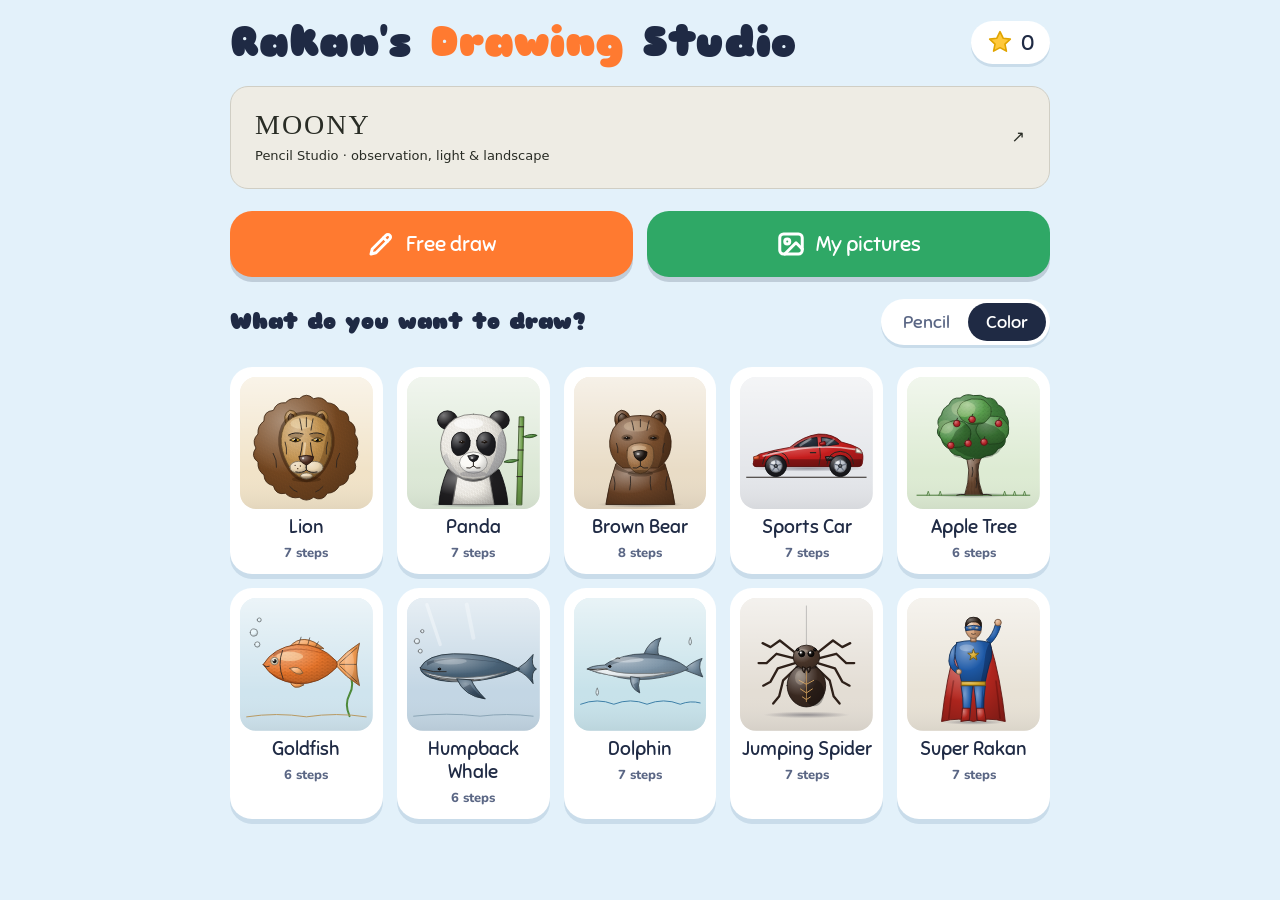
==== commit 5e9da82c: "Add Moony pencil studio with 20 guided studies, journal and offline support Preserve existing kids l" ====
--- a/index.html
+++ b/index.html
@@ -1,6 +1,7 @@
 <!doctype html>
 <html lang="en"><head>
 <meta charset="utf-8">
+<meta http-equiv="Cache-Control" content="no-cache">
 <meta name="viewport" content="width=device-width,initial-scale=1,maximum-scale=1,user-scalable=no,viewport-fit=cover">
 <meta name="apple-mobile-web-app-capable" content="yes">
 <meta name="mobile-web-app-capable" content="yes">
@@ -128,6 +129,7 @@
 .empty{background:var(--paper);border-radius:20px;padding:28px 20px;text-align:center;color:var(--ink-soft);font-weight:800;line-height:1.5}
 @media (prefers-reduced-motion:reduce){*{animation:none!important;transition:none!important}}
 </style>
+<link rel="stylesheet" href="moony/style.css">
 </head><body>
 
 
@@ -857,8 +859,13 @@
 $('galBack').onclick=goHome;
 $('goFree').onclick=()=>{unlockAudio();openFree()};
 
+
+/* Small public bridge: existing kids lesson and storage logic stay in their closure. */
+window.RakanBridge={home:goHome,hush,speak(text){unlockAudio();const wasOn=voiceOn;voiceOn=true;say(text);voiceOn=wasOn}};
 renderHome();
 })();
 </script>
 
-</body></html>+<script type="module" src="moony/app.js"></script>
+<script src="updates.js" defer></script>
+</body></html>
--- a/moony/style.css
+++ b/moony/style.css
@@ -0,0 +1,3 @@
+#moony{position:fixed;inset:0;z-index:20;overflow:auto;height:100dvh;background:#f3f1eb;color:#242521;font:16px/1.65 system-ui,-apple-system,sans-serif;user-select:text;padding:0 24px 40px;--edge:#d4d1c8;--muted:#64665e}
+#moony *{box-sizing:border-box}#moony [hidden]{display:none!important}#moony button,#moony .m-file{font:inherit;min-height:46px;border:1px solid var(--edge);padding:10px 17px;border-radius:5px;background:#faf9f5;color:#242521;cursor:pointer;text-align:left}#moony button:hover{background:#e7e5dd}#moony button:disabled{opacity:.5;cursor:default}#moony button:focus-visible,#moony input:focus-visible,#moony textarea:focus-visible{outline:3px solid #626d54;outline-offset:3px}#moony .m-primary{background:#292c25;color:white;border-color:#292c25}#moony .m-shell{max-width:1240px;margin:auto}#moony .m-nav{display:flex;align-items:center;justify-content:space-between;gap:16px;padding:22px 0;border-bottom:1px solid var(--edge);flex-wrap:wrap}#moony .m-wordmark{font:32px Georgia,serif;letter-spacing:5px}#moony .m-nav-actions,#moony .m-actions{display:flex;align-items:center;gap:10px;flex-wrap:wrap}#moony .m-kicker{font-size:11px;letter-spacing:2.5px;text-transform:uppercase;color:var(--muted);font-weight:650}#moony h1{font:clamp(38px,6vw,70px)/1.08 Georgia,serif;margin:16px 0;letter-spacing:-2px;text-wrap:balance}#moony h2{font:32px/1.2 Georgia,serif;margin:12px 0}#moony h3{font:24px/1.2 Georgia,serif;margin:10px 0}#moony p{margin:10px 0}#moony .m-muted{color:var(--muted)}#moony .m-hero{display:grid;grid-template-columns:1fr 1.08fr;gap:50px;align-items:center;padding:44px 0}#moony .m-hero p{max-width:47ch}#moony canvas{display:block;width:100%;height:auto;background:#fcfbf8}#moony .m-art{border:1px solid var(--edge);padding:12px;background:#faf9f6;box-shadow:0 12px 35px #28251b0d}#moony .m-caption{font-size:11px;letter-spacing:1px;padding-top:8px;color:var(--muted);display:flex;justify-content:space-between;gap:10px}#moony .m-section-head{display:flex;align-items:end;justify-content:space-between;gap:18px;border-top:1px solid var(--edge);padding-top:24px;margin-top:24px}#moony .m-cards{display:grid;grid-template-columns:repeat(3,minmax(0,1fr));gap:18px;margin-top:22px}#moony .m-card{padding:0;overflow:hidden;background:#faf9f5}#moony .m-card canvas{aspect-ratio:1.65;object-fit:contain}#moony .m-card-body{padding:18px}#moony .m-card-body p{font-size:14px;margin-bottom:0}#moony .m-pill{font-size:11px;text-transform:uppercase;letter-spacing:1px;border:1px solid var(--edge);border-radius:30px;padding:3px 9px;display:inline-block}#moony .m-workspace{display:grid;grid-template-columns:minmax(0,1.5fr) minmax(300px,1fr);gap:30px;margin-top:24px}#moony .m-panel{border:1px solid var(--edge);background:#faf9f5;padding:24px;border-radius:6px}#moony .m-steps{display:flex;gap:7px;flex-wrap:wrap;margin:18px 0}#moony .m-steps button{padding:6px;min-width:42px;min-height:42px;text-align:center}#moony .m-steps [aria-current=step]{background:#292c25;color:#fff}#moony .m-grades{font-size:12px;letter-spacing:1px;font-weight:700;margin:14px 0}#moony .m-check{padding:16px 0;border-top:1px solid var(--edge);margin-top:16px}#moony .m-check label{display:flex;gap:10px;align-items:start}#moony input[type=checkbox]{width:22px;height:22px;flex:none}#moony .m-values{display:flex;margin:18px 0 6px;min-height:35px}#moony .m-values span{flex:1;text-align:center;font-size:11px;padding:7px 0}#moony .m-toolbar{margin:16px 0;display:flex;gap:8px;flex-wrap:wrap}#moony .m-toolbar button{font-size:13px;padding:8px 12px}#moony .m-status{font-size:12px;color:var(--muted)}#moony .m-view{overflow:auto;max-height:75vh;touch-action:pan-x pan-y}#moony .m-view.zoom canvas{width:180%;max-width:none}#moony .m-compare{display:grid;grid-template-columns:1fr 1fr;gap:12px}#moony .m-compare img{width:100%;filter:grayscale(1);object-fit:contain;max-height:550px;background:#fff}#moony textarea{width:100%;min-height:100px;border:1px solid var(--edge);padding:12px;background:#fff;font:inherit;border-radius:4px}#moony .m-journal img{width:100%;aspect-ratio:1.3;object-fit:contain;background:white}#moony .m-journal article{border:1px solid var(--edge);padding:16px}#moony .m-journal p{white-space:pre-wrap;overflow-wrap:anywhere}#moony .m-notice{border-left:3px solid #757b67;background:#e9e9df;padding:14px 18px;margin:20px 0;font-size:14px}#moony .m-link{border:0;background:none;text-decoration:underline;padding:8px}#moony footer{margin-top:40px;border-top:1px solid var(--edge);padding-top:18px;font-size:12px;color:var(--muted)}#moony .m-timer{font-variant-numeric:tabular-nums}#moony .m-error{color:#9b3028}#moonyEntry{width:100%;padding:22px 24px;background:#eeece4;color:#292c25;border:1px solid #d0cec4;border-radius:18px;text-align:left;display:flex;justify-content:space-between;align-items:center;gap:16px}#moonyEntry strong{font:28px Georgia,serif;letter-spacing:2px}#moonyEntry small{display:block;font:13px/1.5 system-ui,sans-serif;margin-top:5px}
+@media(max-width:800px){#moony{padding:0 16px 30px}#moony .m-hero{grid-template-columns:1fr;gap:24px;padding:28px 0}#moony .m-workspace{grid-template-columns:1fr}#moony .m-cards{grid-template-columns:repeat(2,minmax(0,1fr))}#moony h1{font-size:48px}#moony .m-nav{padding:14px 0}#moony .m-panel{padding:18px}}@media(max-width:480px){#moony .m-cards{grid-template-columns:1fr}#moony .m-nav-actions button{font-size:13px;padding:8px 11px}#moony .m-compare{grid-template-columns:1fr}#moony h1{font-size:42px}}
